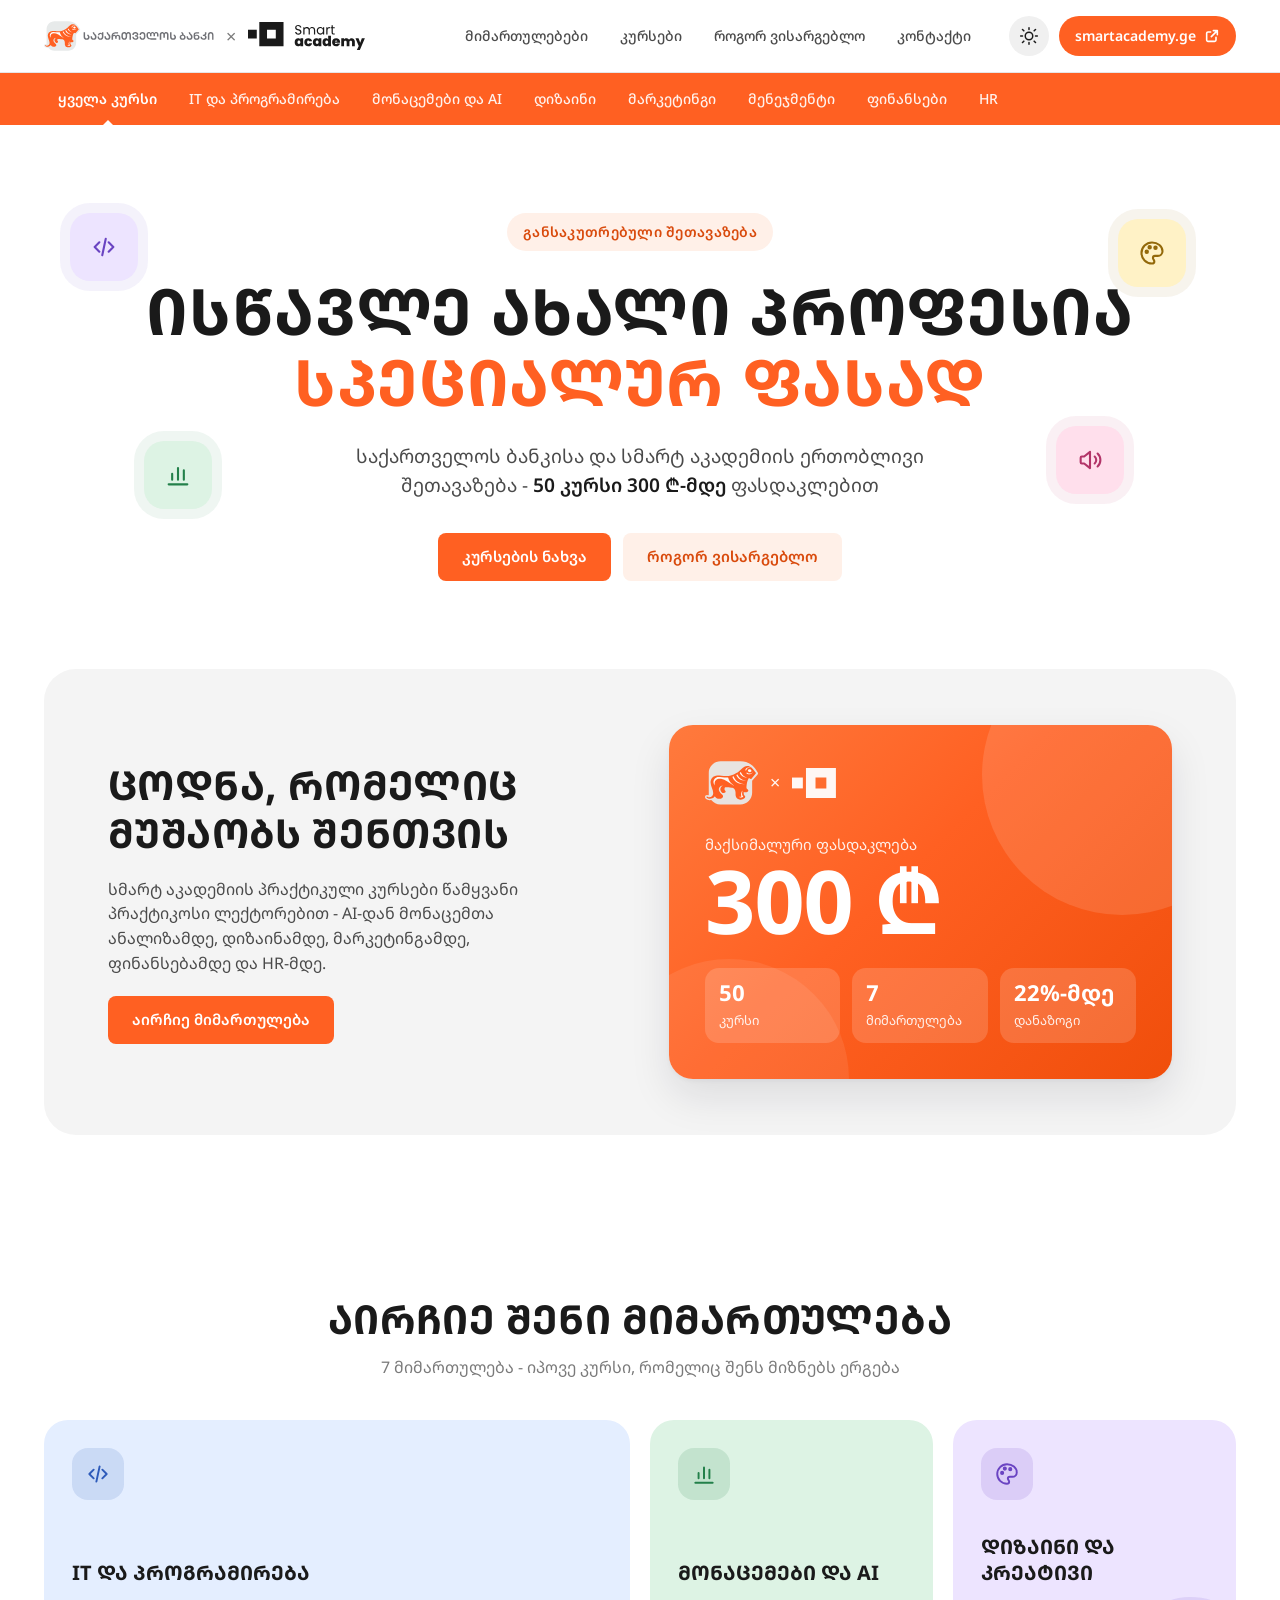
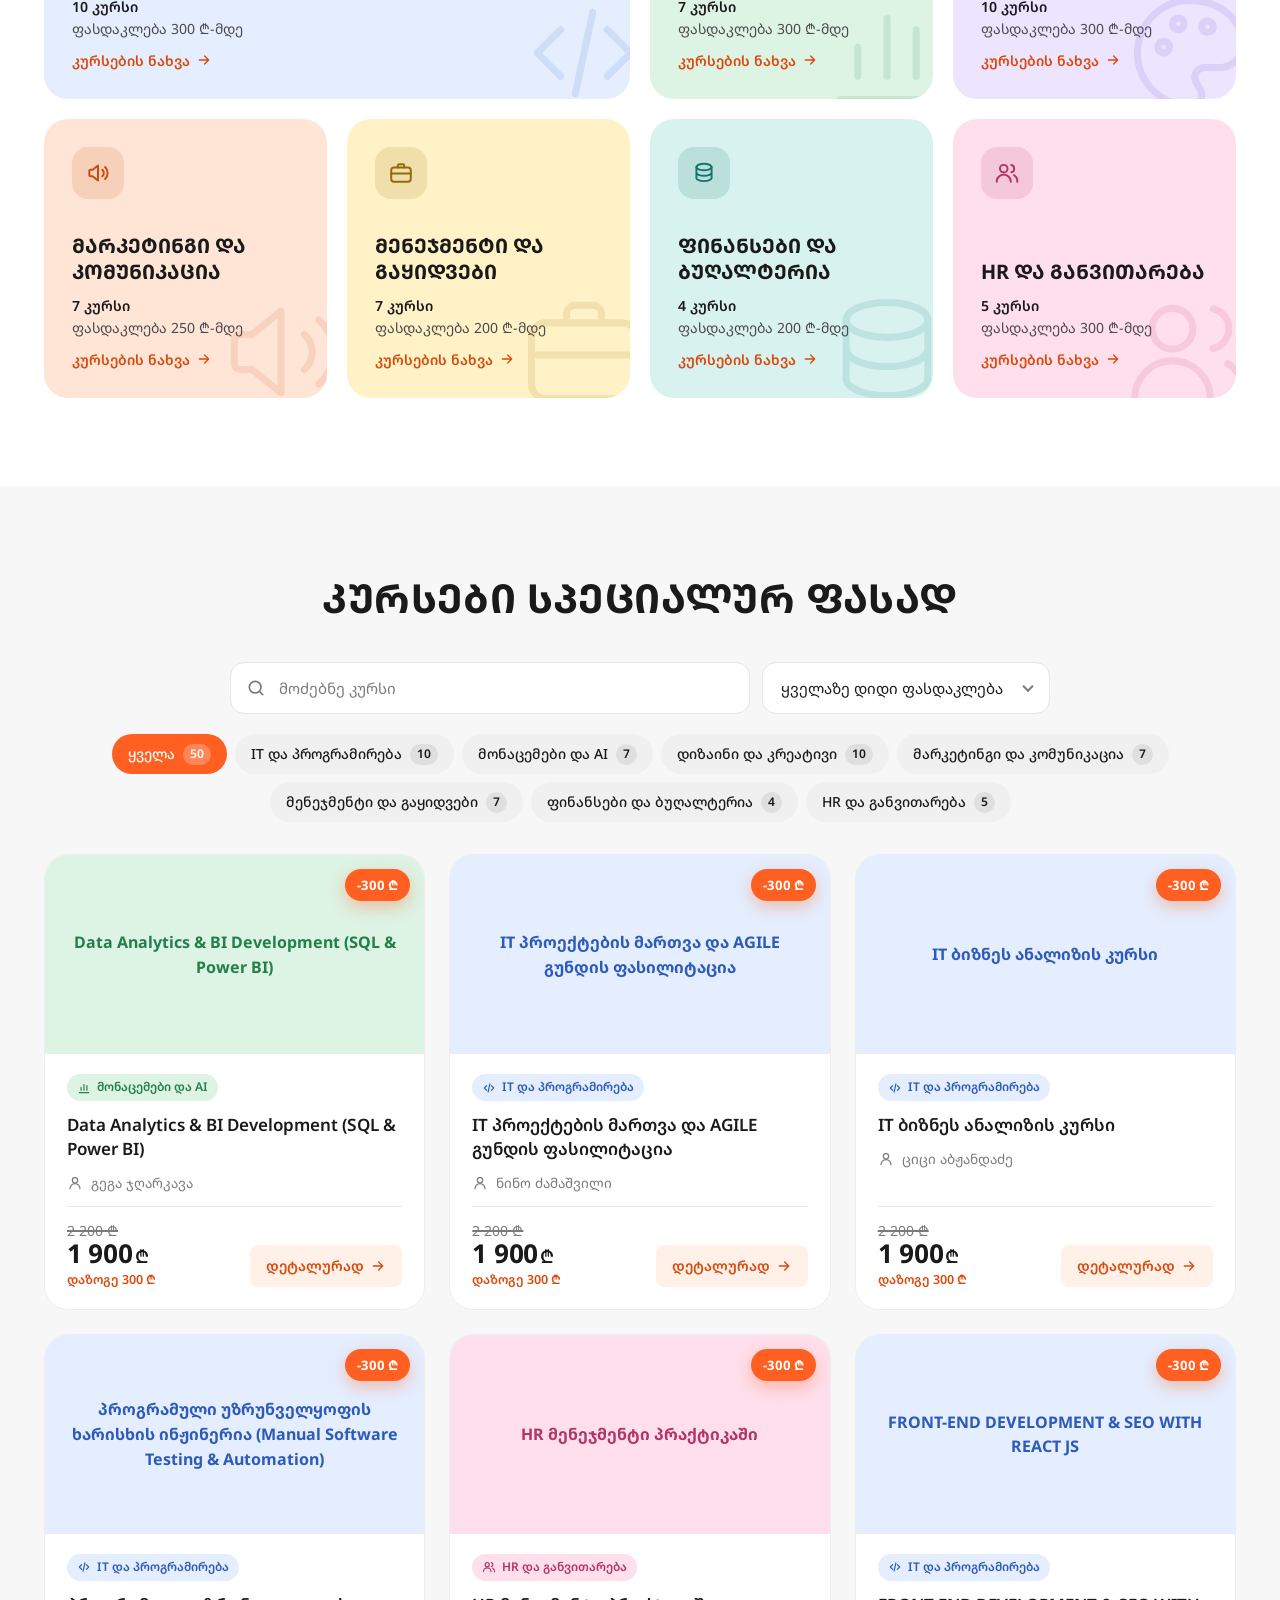
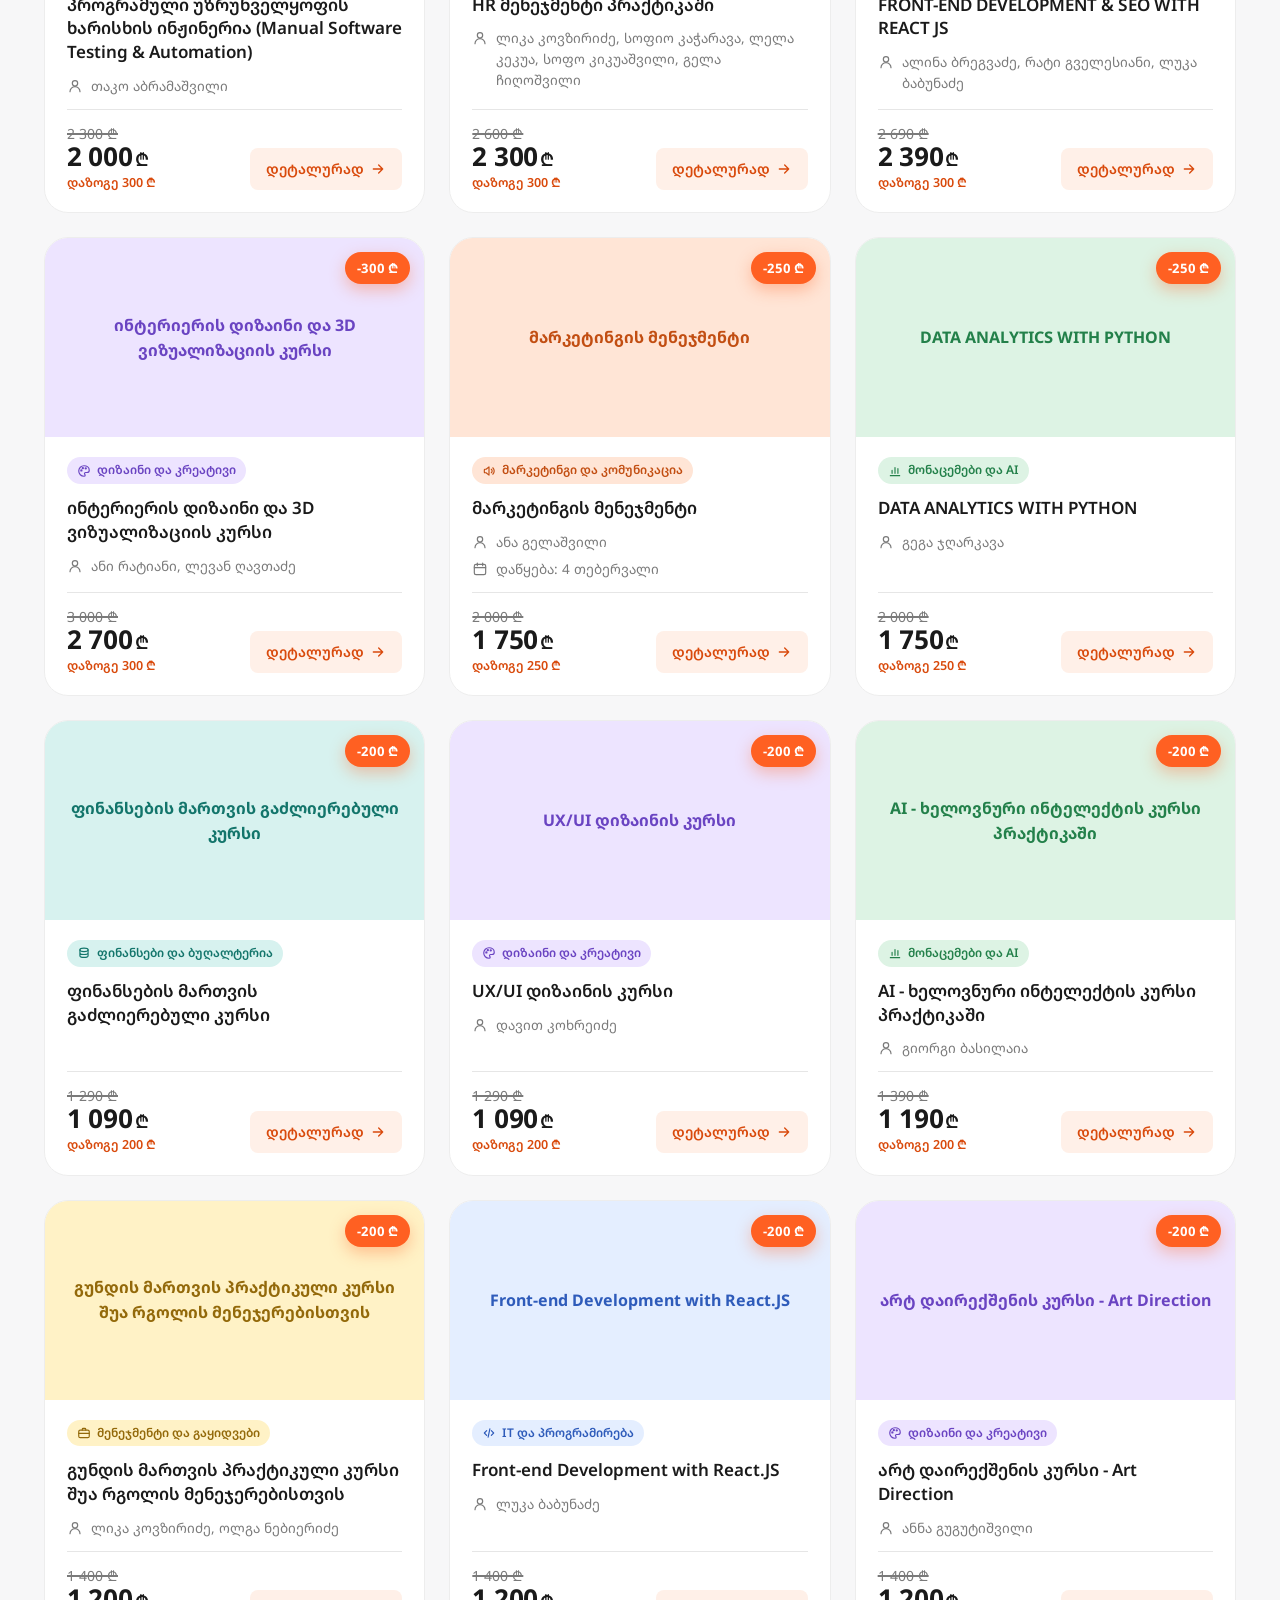
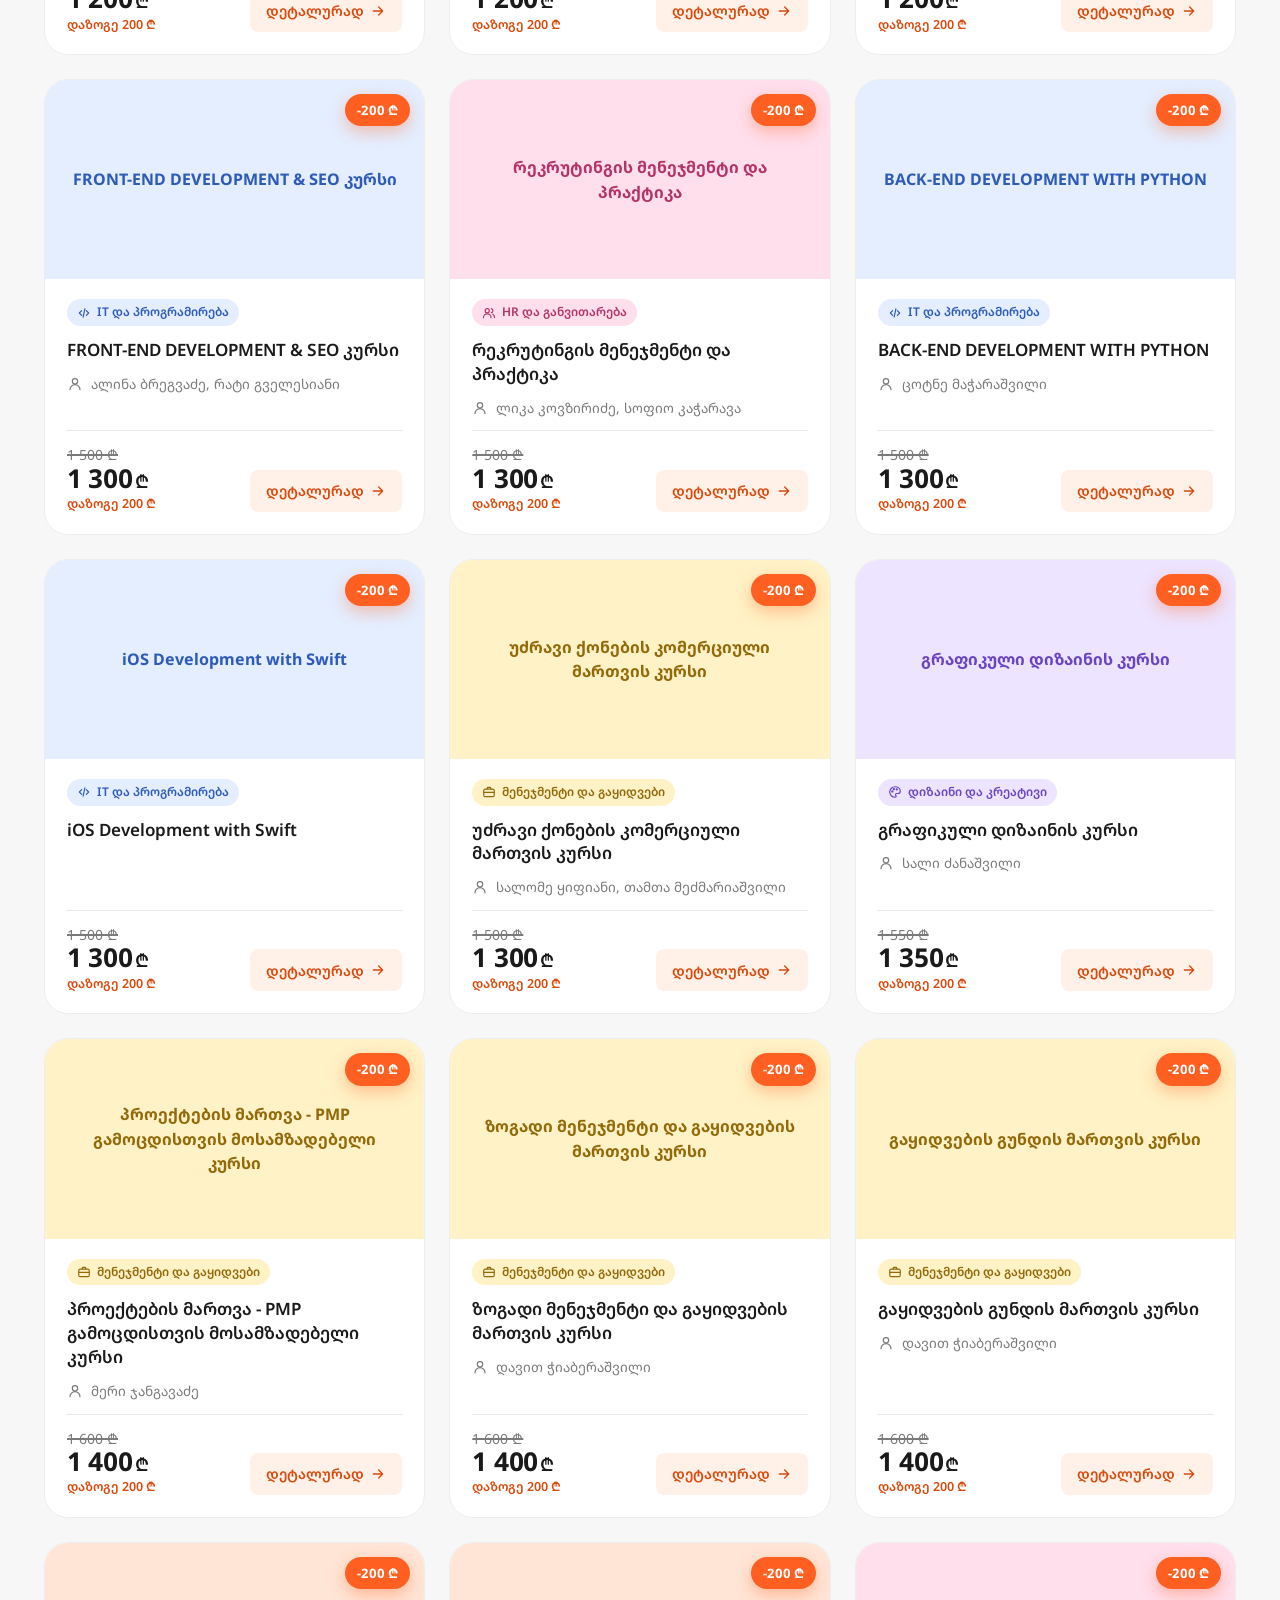
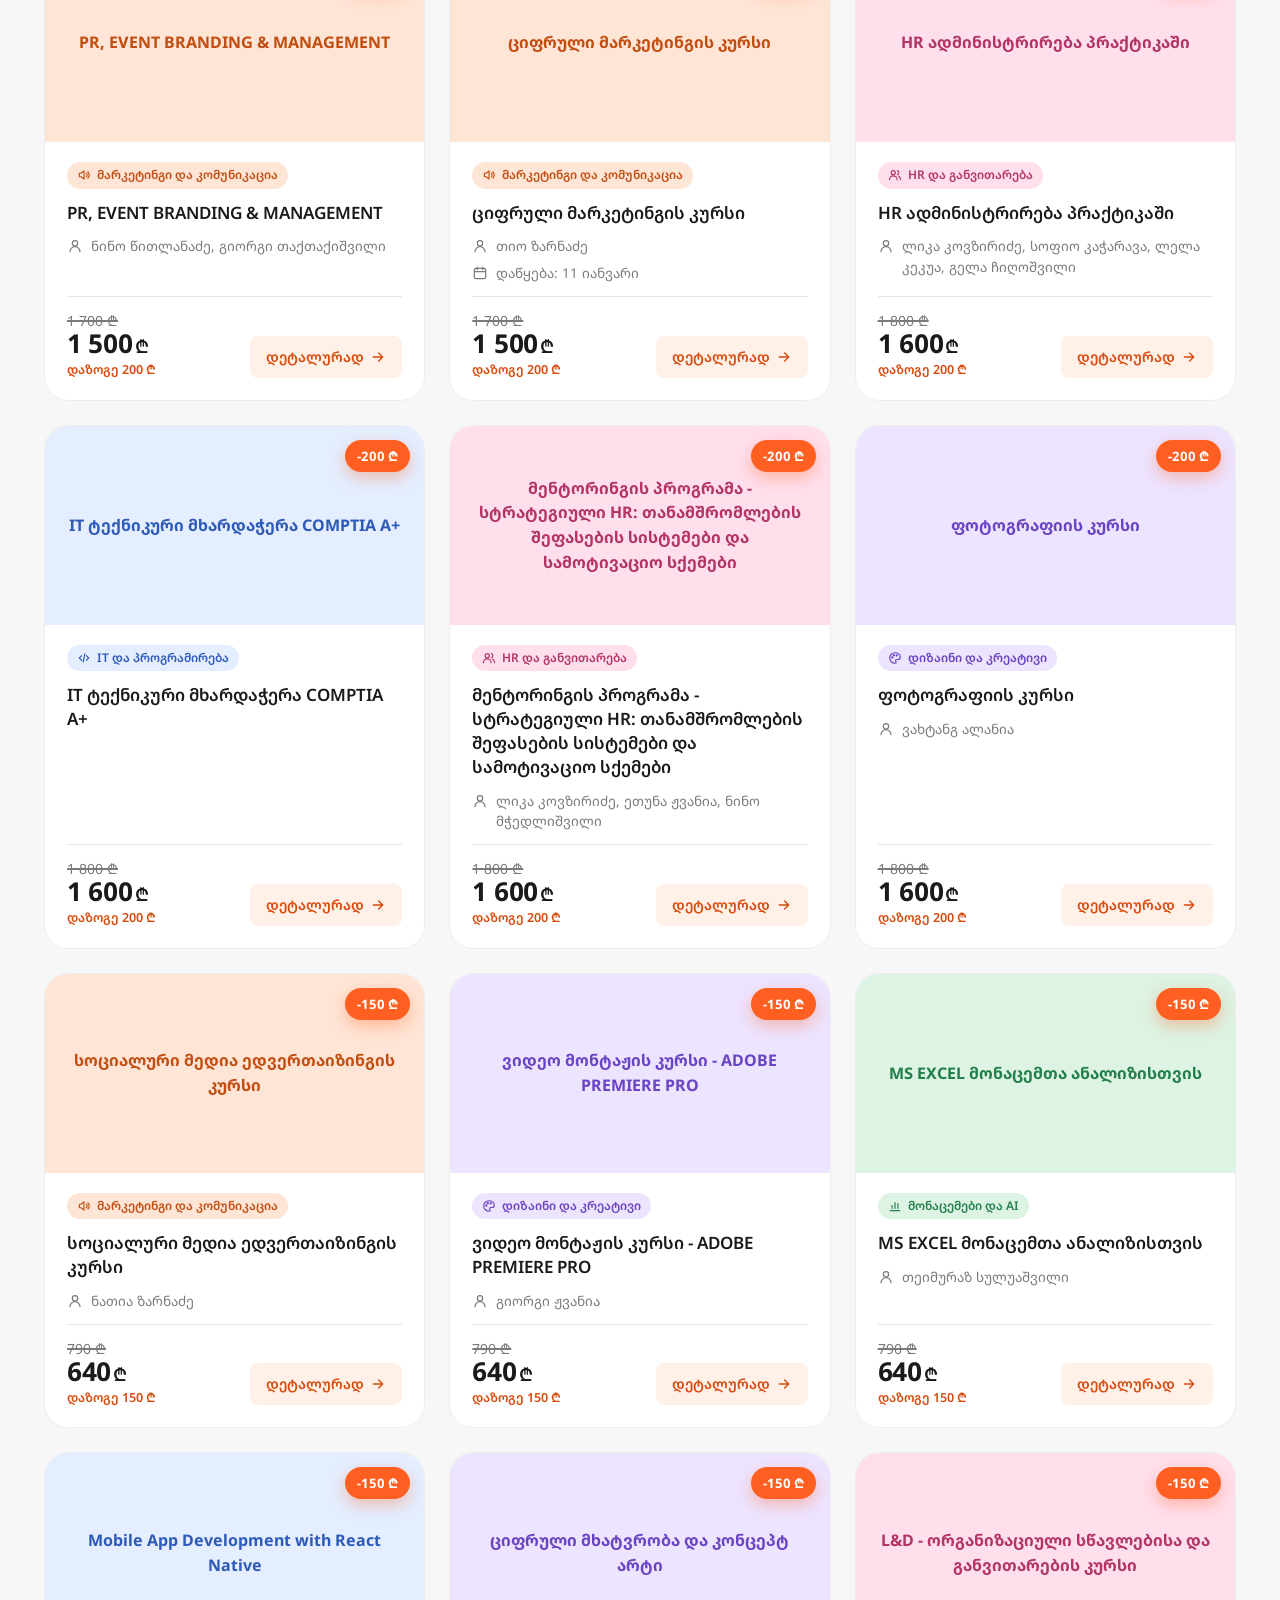
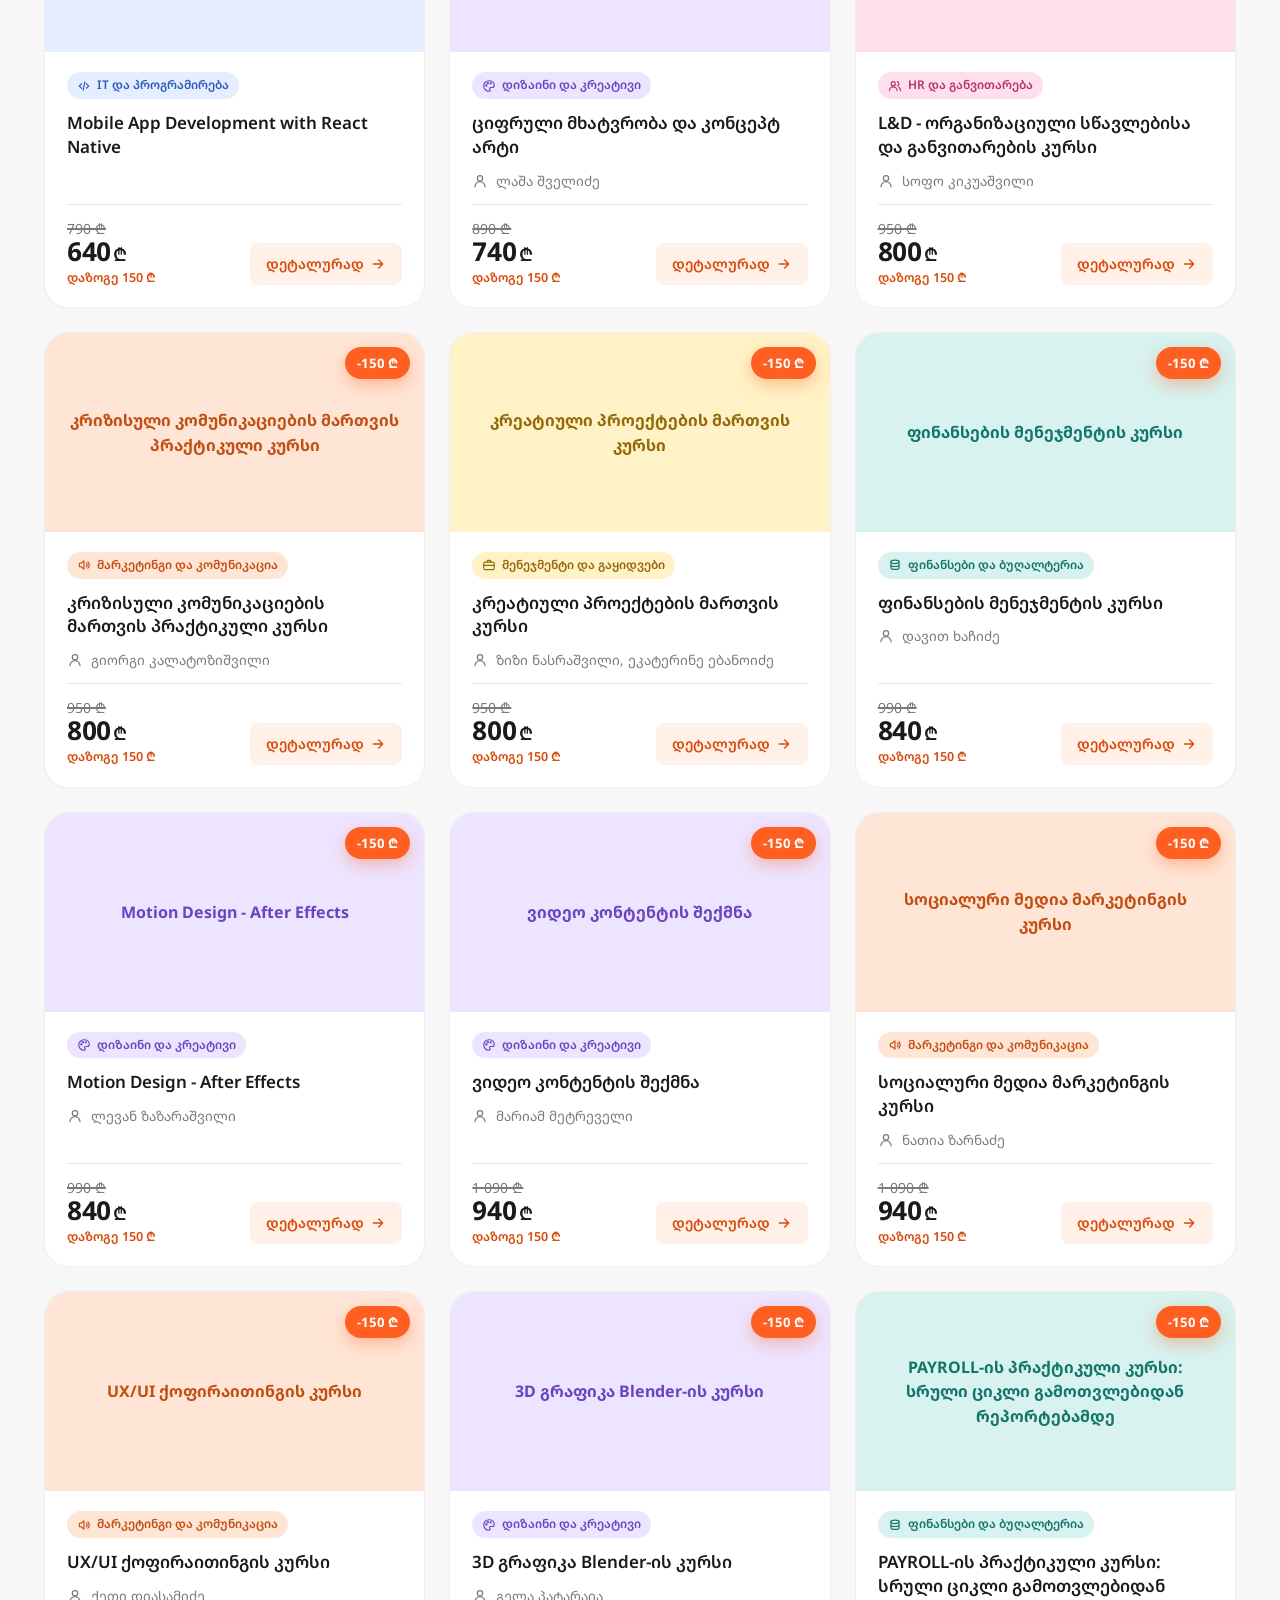
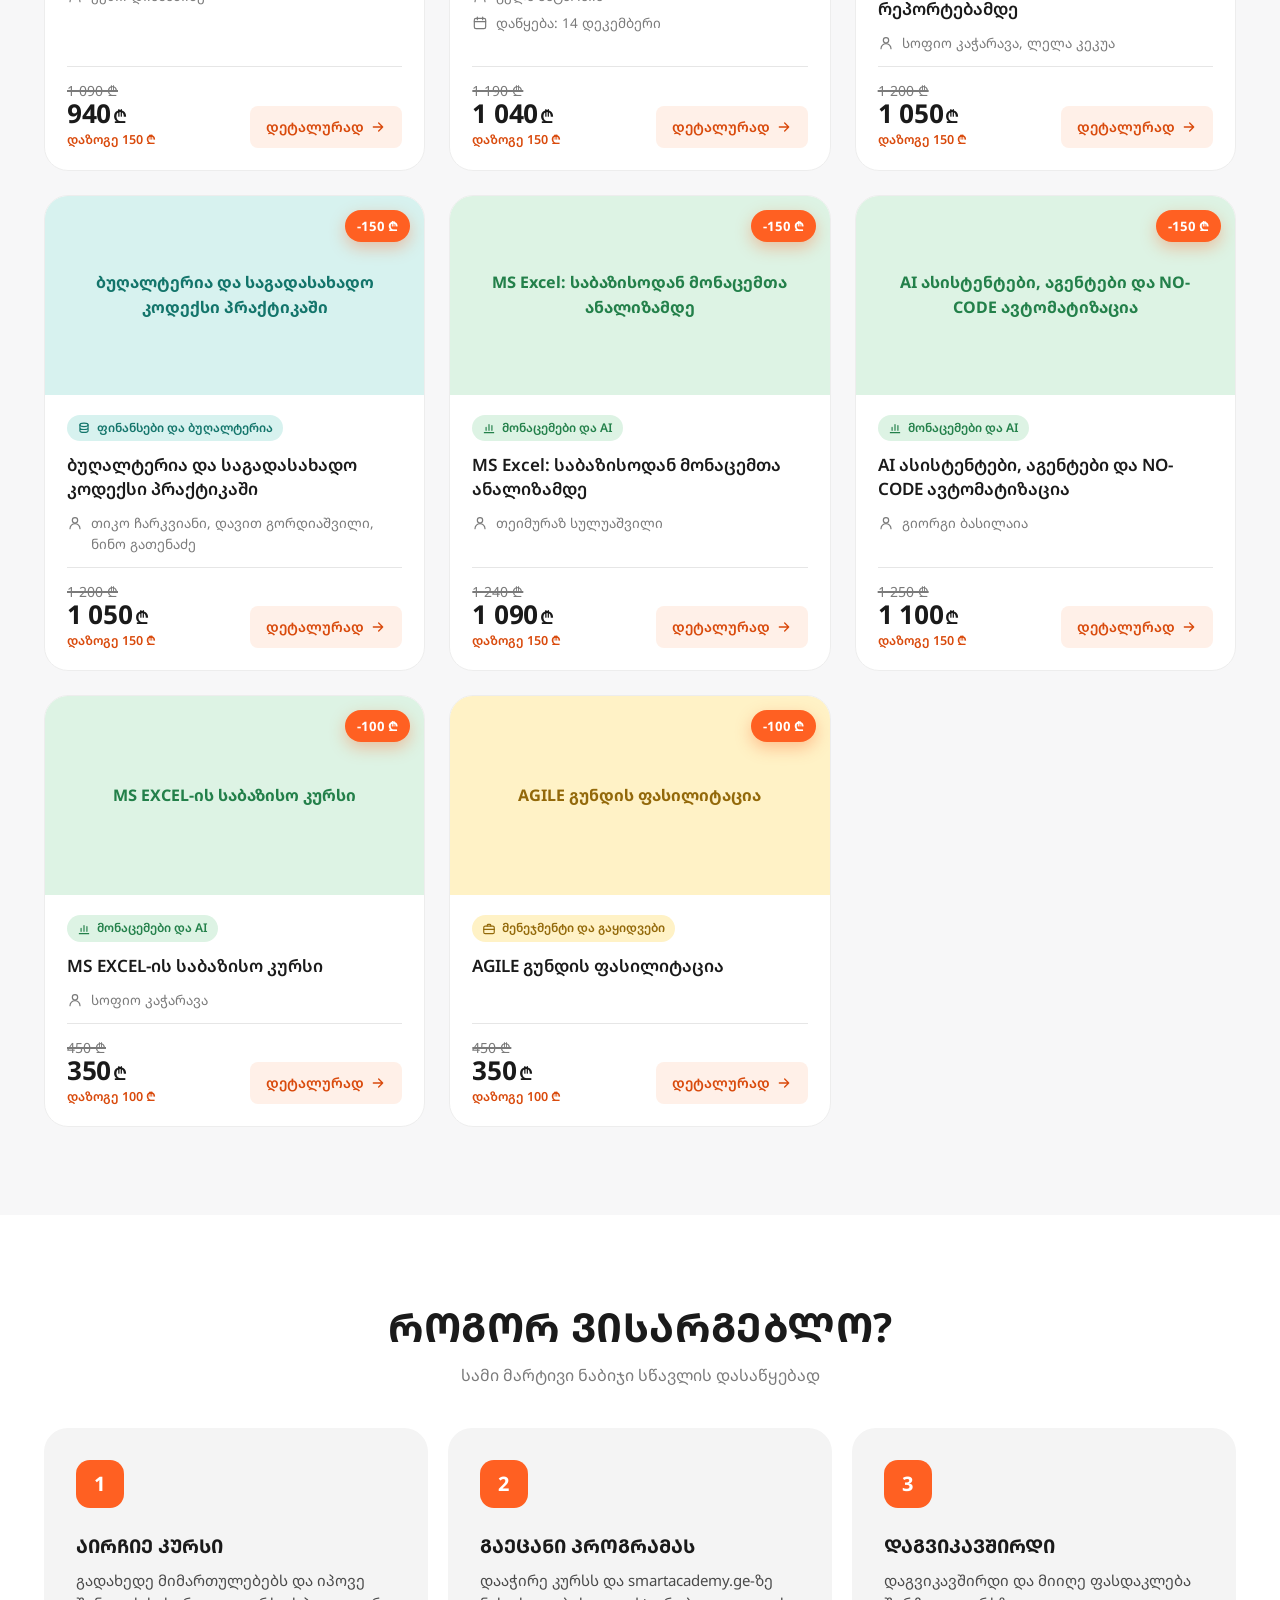
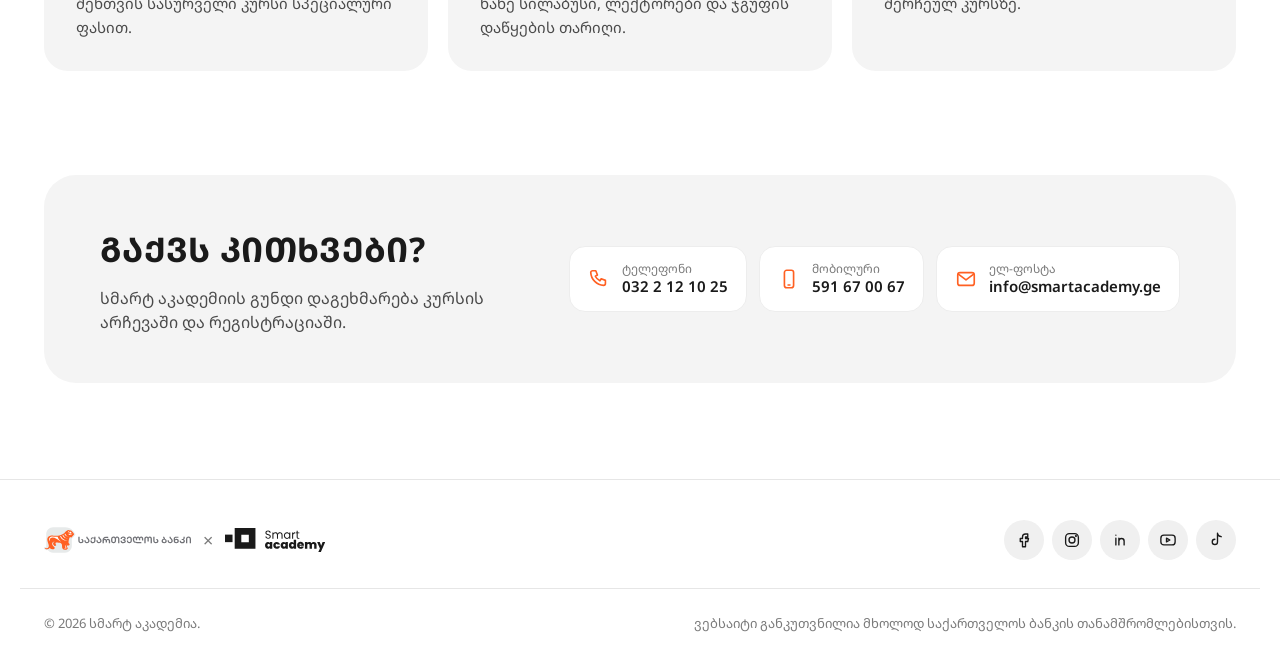
==== BGoffer/index.html @ e0c0a417 "Replace header CTA dot with external-link icon on both sites; add rule Co-Authored-By: Claude Opus 5" ====
<!DOCTYPE html>
<html lang="ka">
<head>
<meta charset="utf-8">
<meta name="viewport" content="width=device-width, initial-scale=1">
<title>BOG × Smart Academy</title>
<meta name="description" content="საქართველოს ბანკისა და სმარტ აკადემიის სპეციალური შეთავაზება: 50 კურსი 300 ₾-მდე ფასდაკლებით - IT, მონაცემები და AI, დიზაინი, მარკეტინგი, მენეჯმენტი, ფინანსები და HR.">
<meta name="theme-color" content="#FF6022">
<meta property="og:type" content="website">
<meta property="og:title" content="BOG × Smart Academy">
<meta property="og:description" content="50 კურსი 300 ₾-მდე ფასდაკლებით. აირჩიე მიმართულება და დაიწყე სწავლა.">
<link rel="icon" href="favicon.ico" sizes="any">
<link rel="icon" type="image/svg+xml" href="assets/img/favicon.svg">
<link rel="apple-touch-icon" href="assets/img/apple-touch-icon.png">
<link rel="preconnect" href="https://webstatic.bog.ge" crossorigin>
<link rel="preconnect" href="https://fonts.googleapis.com">
<link rel="preconnect" href="https://fonts.gstatic.com" crossorigin>
<link rel="stylesheet" href="https://fonts.googleapis.com/css2?family=Noto+Sans+Georgian:wght@400;500;600;700&display=swap">
<link rel="stylesheet" href="assets/css/style.css?v=3">
<script>
(function () {
  try {
    var t = localStorage.getItem('bgoffer-theme');
    if (t === 'light' || t === 'dark') document.documentElement.setAttribute('data-theme', t);
  } catch (e) {}
})();
</script>
</head>
<body>
<svg class="sprite" xmlns="http://www.w3.org/2000/svg" aria-hidden="true" focusable="false">
<symbol id="bog-logo" viewBox="0 0 515 91"><path d="M120.151 47.5737V33.8405H124.651V47.3452C124.651 51.2372 126.42 52.9025 129.189 52.9025C131.958 52.9025 133.754 51.394 133.754 48.8145C133.754 45.804 130.541 45.2489 130.541 41.6181H135.04C135.204 43.6164 138.417 44.4588 138.417 49.2716C138.417 54.0845 134.59 57.1537 129.189 57.1537C123.789 57.1537 120.151 53.9212 120.151 47.5737ZM141.212 47.5737V46.1044H145.711V47.3452C145.711 51.2372 147.507 52.9025 150.276 52.9025C153.045 52.9025 154.814 51.2372 154.814 48.4227C154.814 43.1592 147.735 41.592 147.735 35.2445V33.834H152.235V34.9115C152.235 39.9463 159.47 40.3055 159.47 48.3117C159.47 53.9016 155.676 57.1406 150.269 57.1406C144.862 57.1406 141.212 53.9212 141.212 47.5737ZM162.422 48.5533V47.084H166.921V48.3247C166.921 51.2372 168.724 52.9025 171.297 52.9025C173.87 52.9025 175.705 51.2372 175.705 47.3452V43.8841C175.705 40.7365 173.739 39.6982 171.78 39.6982C169.116 39.6982 168.11 41.3961 168.11 43.1005V43.5576H163.611V43.1005C163.611 38.7774 166.824 35.7082 170.912 35.7082C172.492 35.7082 174.549 36.3351 175.705 38.2615V33.847H180.204V47.5803C180.204 53.9212 176.573 57.1602 171.297 57.1602C166.02 57.1602 162.422 53.9277 162.422 48.5663M183.319 47.5737V46.1044H187.825V47.3452C187.825 51.2372 189.621 52.9025 192.39 52.9025C195.159 52.9025 196.928 51.2372 196.928 48.4227C196.928 43.1592 189.849 41.592 189.849 35.2445V33.834H194.349V34.9115C194.349 39.9463 201.591 40.3055 201.591 48.3117C201.591 53.9016 197.797 57.1406 192.39 57.1406C186.983 57.1406 183.319 53.9081 183.319 47.5607M231.487 49.2324V56.7227H226.824V49.5981C226.824 47.0513 225.694 45.6799 223.801 45.6799C222.005 45.6799 220.49 46.986 220.49 49.3696V54.1106H215.86V49.3369C215.86 47.0513 214.736 45.6799 212.803 45.6799C211.008 45.6799 209.525 46.986 209.525 49.7026V56.7292H204.869V46.4309C204.869 36.1653 212.196 33.847 218.047 33.847H224.734V38.0983H218.687C213.737 38.0983 209.911 39.6655 209.231 43.3617C210.198 42.2189 211.615 41.4352 213.287 41.4352C215.089 41.4352 217.113 42.4801 218.178 45.0269C219.588 42.4801 221.743 41.4352 224.258 41.4352C228.561 41.4352 231.493 44.7331 231.493 49.2455M234.758 47.5737V42.996C234.758 36.6551 238.455 33.416 243.313 33.416C246.043 33.416 248.844 34.4935 249.941 37.406C251.352 34.4935 253.638 33.416 256.269 33.416C260.227 33.416 263.89 36.6485 263.89 42.0164V56.7227H259.384V42.1079C259.384 39.3325 257.908 37.6673 255.779 37.6673C253.651 37.6673 252.214 39.3325 252.214 42.1079V47.5672C252.214 53.9081 248.544 57.1472 243.47 57.1472C238.396 57.1472 234.758 53.9081 234.758 47.5672M247.715 47.3452V43.1005C247.715 39.339 245.919 37.6738 243.476 37.6738C241.034 37.6738 239.264 39.339 239.264 43.1005V47.3452C239.264 51.2372 241.034 52.9025 243.476 52.9025C245.919 52.9025 247.715 51.2372 247.715 47.3452ZM267.965 48.8798V47.7305H272.471V48.6512C272.471 51.1001 274.267 52.9286 277.192 52.9286C280.118 52.9286 281.888 51.7531 281.888 49.9247C281.888 47.9264 280.118 47.2342 278.224 47.2342H275.873V43.1201H278.224C280.118 43.1201 281.568 42.5585 281.568 40.7038C281.568 38.9733 279.961 37.6281 277.192 37.6281C274.267 37.6281 272.471 39.4631 272.471 41.5854V42.1732H267.965V41.3569C267.965 36.975 271.727 33.416 277.29 33.416C282.528 33.416 286.23 36.6485 286.23 40.5406C286.23 43.0221 284.82 44.3935 282.658 45.1445C285.14 45.6342 286.55 47.4301 286.55 50.1793C286.55 54.2281 282.756 57.1406 277.225 57.1406C271.694 57.1406 267.959 53.9016 267.959 48.8733M289.822 48.5533V47.084H294.328V48.4553C294.328 51.2372 296.13 52.909 298.729 52.909C301.328 52.909 303.105 51.2438 303.105 47.4823V43.1005C303.105 39.339 301.335 37.6738 298.729 37.6738C296.124 37.6738 294.328 39.339 294.328 42.1209V42.5062H289.822V42.0164C289.822 36.6551 293.486 33.416 298.729 33.416C303.973 33.416 307.604 36.6551 307.604 42.996V47.5737C307.604 53.9147 303.967 57.1537 298.729 57.1537C293.492 57.1537 289.822 53.9212 289.822 48.5598M310.882 44.1388V41.2263C310.882 36.7138 313.997 33.416 318.085 33.416C320.012 33.416 322.715 34.4609 323.773 37.0142C324.929 34.4609 327.378 33.416 329.246 33.416C330.885 33.416 333.49 34.4609 334.457 37.0142C335.711 34.4609 338.061 33.416 340.406 33.416C344.52 33.416 347.348 36.7138 347.348 41.2263V47.2407H342.848V41.3242C342.848 38.7709 341.66 37.3995 339.923 37.3995C338.284 37.3995 336.71 38.7121 336.71 41.0957V46.5877H332.204V41.063C332.204 38.7709 330.852 37.3995 329.082 37.3995C327.443 37.3995 326.033 38.7121 326.033 41.0957V46.5877H321.533V41.063C321.533 38.7709 320.338 37.3995 318.575 37.3995C316.936 37.3995 315.454 38.7121 315.454 41.4222V43.6751C315.454 49.6243 317.928 52.4649 325.967 52.4649H340.726V56.7162H325.321C318.764 56.7162 310.882 54.3979 310.882 44.1323M377.753 41.2263V56.7227H373.084V41.5854C373.084 39.0386 371.96 37.6673 370.067 37.6673C368.264 37.6673 366.756 38.9733 366.756 41.3569V50.8389H362.126V41.3242C362.126 39.0386 361.002 37.6673 359.063 37.6673C357.267 37.6673 355.785 38.9733 355.785 41.6834V56.7227H351.116V41.2263C351.116 36.7204 354.335 33.416 358.58 33.416C360.669 33.416 363.366 34.4609 364.431 37.0142C365.685 34.4609 368.036 33.416 370.537 33.416C374.847 33.416 377.74 36.7204 377.74 41.2263M382.344 47.5737V33.8405H386.843V47.3452C386.843 51.2372 388.613 52.9025 391.375 52.9025C394.137 52.9025 395.946 51.394 395.946 48.8145C395.946 45.804 392.727 45.2489 392.727 41.6181H397.226C397.383 43.6164 400.602 44.4588 400.602 49.2716C400.602 54.0845 396.782 57.1537 391.375 57.1537C385.968 57.1537 382.344 53.9212 382.344 47.5737ZM429.662 49.2324C429.662 53.8428 426.064 57.1472 420.565 57.1472C415.067 57.1472 411.527 53.8428 411.527 49.2324C411.527 45.1183 414.355 42.0752 418.861 41.4548V39.8223C418.861 37.3734 416.027 37.3734 416.027 33.8405H420.533C420.533 35.9302 423.36 36.322 423.36 39.1366V41.6899C427.246 42.6042 429.662 45.484 429.662 49.239M425.006 49.0757C425.006 46.6856 423.236 45.0269 420.565 45.0269C417.895 45.0269 416.19 46.6921 416.19 49.0757C416.19 51.4593 417.96 53.1637 420.565 53.1637C423.171 53.1637 425.006 51.4985 425.006 49.0757ZM432.464 47.5737V46.1044H436.963V47.3452C436.963 51.2372 438.759 52.9025 441.528 52.9025C444.297 52.9025 446.066 51.2372 446.066 48.4227C446.066 43.1592 438.987 41.592 438.987 35.2445V33.834H443.493V34.9115C443.493 39.9463 450.729 40.3055 450.729 48.3117C450.729 53.9016 446.935 57.1406 441.528 57.1406C436.121 57.1406 432.464 53.9081 432.464 47.5607M453.994 49.2063V40.4426C453.962 36.1653 457.854 33.8405 461.713 33.8405H470.522V37.726H462.386C460.361 37.726 458.494 38.6729 458.494 40.8671V43.8776C459.388 42.4017 461.034 41.3569 463.992 41.3569C468.204 41.3569 471.966 44.4327 471.966 49.2324C471.966 54.0322 468.204 57.1472 462.934 57.1472C457.664 57.1472 453.988 53.8428 453.988 49.2063M467.309 49.0757C467.309 46.7574 465.54 45.0922 462.941 45.0922C460.342 45.0922 458.5 46.7574 458.5 49.0757C458.5 51.394 460.263 53.1637 462.941 53.1637C465.618 53.1637 467.309 51.4985 467.309 49.0757ZM474.695 48.6839V47.737H479.201V48.4619C479.201 51.1066 480.997 52.9351 483.929 52.9351C486.861 52.9351 488.618 51.7597 488.618 49.2063C488.618 46.7836 486.855 45.7387 483.896 45.7387H481.963V41.6181H484.308C487.005 41.6181 488.135 40.5406 488.135 38.1244V33.8405H492.641V38.6468C492.641 41.1283 491.223 42.8327 488.748 43.5837C491.223 44.2694 493.281 45.9346 493.281 49.7287C493.281 53.9147 489.486 57.1537 483.955 57.1537C478.424 57.1537 474.695 53.9212 474.695 48.6904M497.075 42.8262C497.075 36.6485 500.712 33.416 505.793 33.416C510.873 33.416 514.53 36.6485 514.53 42.8262V56.7227H510.031V42.9242C510.031 39.3325 508.228 37.6673 505.786 37.6673C503.344 37.6673 501.568 39.3325 501.568 42.9242V56.7227H497.068V42.8262H497.075Z" class="bog-word"/><path d="M108.919 27.7019L97.5238 41.063V65.9043C97.5238 79.2849 86.6378 90.1709 73.2637 90.1709H32.077C24.3124 90.1709 17.3903 86.5009 12.9497 80.8065C12.1399 80.9305 11.2779 81.0024 10.3702 81.0024C7.4185 81.0024 0.0065918 78.9976 0.0065918 74.2696C0.0065918 72.0624 1.80243 70.2665 4.01621 70.2665C4.68883 70.2665 5.23737 70.4233 5.6945 70.6061C5.6945 70.6061 7.82338 71.4289 7.82338 70.051V24.7176C7.81685 11.337 18.6964 0.450928 32.077 0.450928H73.2637C96.4659 0.450928 104.446 16.8485 109.416 24.1298C110.147 25.2074 109.768 26.7093 108.926 27.6954" class="bog-bg"/><path d="M105.125 24.4629C103.44 22.1186 98.9866 15.6993 96.0284 13.3026C93.5534 11.3239 90.6474 9.91339 86.9969 10.142C80.7017 10.5468 75.4709 15.8429 72.1535 19.8003C69.5806 22.863 61.692 27.7607 53.2744 29.9876C46.9139 31.6659 39.7371 30.8104 34.0557 30.399C30.9146 30.1704 28.0217 29.9419 25.5467 30.0659C16.6067 30.5165 11.2845 37.073 11.4934 44.6612C11.7089 52.367 17.0116 59.3871 17.0116 66.6227C17.0116 72.2975 12.4012 74.7986 9.21436 74.7986C5.41371 74.7986 5.15903 73.2444 4.00317 73.2444C3.53298 73.2444 2.99097 73.6297 2.99097 74.2566C2.99097 76.1765 7.69279 77.9985 10.3637 77.9985C17.4948 77.9985 20.4596 72.9113 20.4596 72.9113C20.4596 72.9113 22.275 78.1813 29.3081 78.1813C34.9111 78.1813 37.3404 75.5039 37.3404 73.264C37.3404 71.4877 36.5045 70.8412 35.7601 69.9988C29.8436 64.4872 27.8127 60.6344 28.8118 56.8598C29.8306 53.0004 33.8924 50.4471 36.9813 50.4928C36.9813 50.4928 32.717 52.8698 31.8223 57.1994C30.9015 61.64 35.6883 65.9631 36.9486 66.4267C36.9486 66.4267 38.2155 66.4267 38.5747 66.3941C41.7353 66.1068 42.7475 64.6244 42.7475 63.1681C42.7475 61.0784 40.3052 61.2221 40.3052 57.7937C40.3052 55.2011 41.7484 54.3457 43.0087 54.3457C44.3801 54.3457 49.5782 54.8485 55.8669 55.4885C57.9697 55.6974 63.207 57.7349 63.207 65.8717V68.7973C63.207 73.7603 65.2053 79.8988 73.9755 79.8988C79.9311 79.8988 83.2747 76.5814 83.2747 74.1782C83.2747 72.611 81.9033 71.9253 81.2241 70.9784C79.2389 68.1965 80.2185 64.3305 80.2185 64.3305H80.2577C81.0935 64.6048 82.0535 64.7615 83.1702 64.7615C87.5585 64.7615 89.6221 63.0244 89.6221 60.9413C89.6221 58.512 86.3374 58.5251 85.9913 56.3831C85.5668 53.7122 86.2786 41.8923 90.8629 35.362L94.4937 36.9946C95.0358 37.2428 95.6692 37.0926 96.0545 36.642L105.073 26.0825C105.458 25.6188 105.484 24.9592 105.132 24.4695" fill="#FF6022"/><path d="M20.355 50.5451C18.5984 48.7819 17.5078 46.3526 17.5078 43.6752C17.5078 38.3073 22.3011 33.1875 27.6625 33.1549C33.1087 33.1222 40.8276 34.5328 47.7824 33.9516C49.4933 42.1014 55.3836 47.5999 60.3336 51.2112C57.5256 50.2186 48.5203 43.6295 43.4528 40.8149C35.3878 36.3416 27.0747 35.4535 22.8235 39.3652C19.1665 42.7283 19.6759 47.7175 20.355 50.5451Z" fill="white"/><path d="M77.7368 61.1894V61.1567C77.7368 61.1567 73.1395 65.5255 75.2488 73.4599C73.9688 74.7006 71.0367 74.2304 69.7764 74.0345C70.5927 75.0728 76.8944 77.3715 79.1213 73.5839C74.8243 70.2535 77.6454 61.751 77.7368 61.1894Z" fill="white"/><path d="M96.0545 20.6232C95.7541 22.3015 93.8733 23.3659 91.8489 22.9937C89.8311 22.628 88.4401 20.9693 88.7536 19.2975C89.0605 17.6192 90.9347 16.5548 92.9656 16.927C94.977 17.2927 96.3679 18.9514 96.061 20.6297" fill="white"/><path d="M87.6499 34.6633C79.6437 34.1866 73.8448 29.426 72.2123 25.2858C71.84 24.3389 72.4212 23.6859 72.9894 23.4247C73.5575 23.1635 74.5044 23.3267 74.8636 24.241C77.1165 29.9942 81.6877 32.9655 87.6564 34.6568" fill="white"/><path d="M84.8419 41.1479C73.9493 40.8541 68.0851 36.5114 65.0616 30.1639C64.7416 29.4913 64.9245 28.6358 65.7669 28.2636C66.6093 27.8849 67.3537 28.2636 67.6411 28.9819C70.4295 36.0739 77.8218 40.2271 84.8484 41.1479" fill="white"/><path d="M56.9248 33.7294C61.2218 43.9493 70.8148 48.6512 82.8175 48.0047C71.7421 47.1557 63.207 42.0425 59.5565 32.6976C59.2104 31.816 58.4856 31.6005 57.8064 31.8095C57.1272 32.0185 56.5134 32.7694 56.9183 33.7294" fill="white"/><path d="M99.0845 21.0019C99.0845 21.0019 99.2151 24.9397 94.7026 26.9314C90.2294 28.9101 86.383 25.9845 86.1936 25.8409C85.9128 25.6319 85.73 25.2923 85.73 24.9136C85.73 24.2736 86.2459 23.7577 86.8858 23.7577C87.1797 23.7577 87.454 23.8687 87.6564 24.0515C87.8719 24.2475 90.3469 26.7616 94.4284 25.7625C98.5098 24.7634 99.091 20.9954 99.091 20.9954" fill="white"/><path d="M85.6975 18.6967C85.6192 19.2453 85.1425 19.6698 84.5678 19.6698C83.9409 19.6698 83.4315 19.1604 83.4315 18.5269C83.4315 18.4159 83.4446 18.3049 83.4772 18.2004C83.5687 17.8935 84.6984 14.23 88.819 13.27C92.8548 12.3362 95.5257 14.3475 95.5257 14.3475C95.5257 14.3475 92.5674 12.6823 89.1651 14.2235C86.3963 15.425 85.7432 18.3376 85.6975 18.6967Z" fill="white"/></symbol>
<symbol id="bog-lion" viewBox="0 0 110 91"><path d="M108.919 27.7019L97.5238 41.063V65.9043C97.5238 79.2849 86.6378 90.1709 73.2637 90.1709H32.077C24.3124 90.1709 17.3903 86.5009 12.9497 80.8065C12.1399 80.9305 11.2779 81.0024 10.3702 81.0024C7.4185 81.0024 0.0065918 78.9976 0.0065918 74.2696C0.0065918 72.0624 1.80243 70.2665 4.01621 70.2665C4.68883 70.2665 5.23737 70.4233 5.6945 70.6061C5.6945 70.6061 7.82338 71.4289 7.82338 70.051V24.7176C7.81685 11.337 18.6964 0.450928 32.077 0.450928H73.2637C96.4659 0.450928 104.446 16.8485 109.416 24.1298C110.147 25.2074 109.768 26.7093 108.926 27.6954" class="bog-bg"/><path d="M105.125 24.4629C103.44 22.1186 98.9866 15.6993 96.0284 13.3026C93.5534 11.3239 90.6474 9.91339 86.9969 10.142C80.7017 10.5468 75.4709 15.8429 72.1535 19.8003C69.5806 22.863 61.692 27.7607 53.2744 29.9876C46.9139 31.6659 39.7371 30.8104 34.0557 30.399C30.9146 30.1704 28.0217 29.9419 25.5467 30.0659C16.6067 30.5165 11.2845 37.073 11.4934 44.6612C11.7089 52.367 17.0116 59.3871 17.0116 66.6227C17.0116 72.2975 12.4012 74.7986 9.21436 74.7986C5.41371 74.7986 5.15903 73.2444 4.00317 73.2444C3.53298 73.2444 2.99097 73.6297 2.99097 74.2566C2.99097 76.1765 7.69279 77.9985 10.3637 77.9985C17.4948 77.9985 20.4596 72.9113 20.4596 72.9113C20.4596 72.9113 22.275 78.1813 29.3081 78.1813C34.9111 78.1813 37.3404 75.5039 37.3404 73.264C37.3404 71.4877 36.5045 70.8412 35.7601 69.9988C29.8436 64.4872 27.8127 60.6344 28.8118 56.8598C29.8306 53.0004 33.8924 50.4471 36.9813 50.4928C36.9813 50.4928 32.717 52.8698 31.8223 57.1994C30.9015 61.64 35.6883 65.9631 36.9486 66.4267C36.9486 66.4267 38.2155 66.4267 38.5747 66.3941C41.7353 66.1068 42.7475 64.6244 42.7475 63.1681C42.7475 61.0784 40.3052 61.2221 40.3052 57.7937C40.3052 55.2011 41.7484 54.3457 43.0087 54.3457C44.3801 54.3457 49.5782 54.8485 55.8669 55.4885C57.9697 55.6974 63.207 57.7349 63.207 65.8717V68.7973C63.207 73.7603 65.2053 79.8988 73.9755 79.8988C79.9311 79.8988 83.2747 76.5814 83.2747 74.1782C83.2747 72.611 81.9033 71.9253 81.2241 70.9784C79.2389 68.1965 80.2185 64.3305 80.2185 64.3305H80.2577C81.0935 64.6048 82.0535 64.7615 83.1702 64.7615C87.5585 64.7615 89.6221 63.0244 89.6221 60.9413C89.6221 58.512 86.3374 58.5251 85.9913 56.3831C85.5668 53.7122 86.2786 41.8923 90.8629 35.362L94.4937 36.9946C95.0358 37.2428 95.6692 37.0926 96.0545 36.642L105.073 26.0825C105.458 25.6188 105.484 24.9592 105.132 24.4695" fill="#FF6022"/><path d="M20.355 50.5451C18.5984 48.7819 17.5078 46.3526 17.5078 43.6752C17.5078 38.3073 22.3011 33.1875 27.6625 33.1549C33.1087 33.1222 40.8276 34.5328 47.7824 33.9516C49.4933 42.1014 55.3836 47.5999 60.3336 51.2112C57.5256 50.2186 48.5203 43.6295 43.4528 40.8149C35.3878 36.3416 27.0747 35.4535 22.8235 39.3652C19.1665 42.7283 19.6759 47.7175 20.355 50.5451Z" fill="white"/><path d="M77.7368 61.1894V61.1567C77.7368 61.1567 73.1395 65.5255 75.2488 73.4599C73.9688 74.7006 71.0367 74.2304 69.7764 74.0345C70.5927 75.0728 76.8944 77.3715 79.1213 73.5839C74.8243 70.2535 77.6454 61.751 77.7368 61.1894Z" fill="white"/><path d="M96.0545 20.6232C95.7541 22.3015 93.8733 23.3659 91.8489 22.9937C89.8311 22.628 88.4401 20.9693 88.7536 19.2975C89.0605 17.6192 90.9347 16.5548 92.9656 16.927C94.977 17.2927 96.3679 18.9514 96.061 20.6297" fill="white"/><path d="M87.6499 34.6633C79.6437 34.1866 73.8448 29.426 72.2123 25.2858C71.84 24.3389 72.4212 23.6859 72.9894 23.4247C73.5575 23.1635 74.5044 23.3267 74.8636 24.241C77.1165 29.9942 81.6877 32.9655 87.6564 34.6568" fill="white"/><path d="M84.8419 41.1479C73.9493 40.8541 68.0851 36.5114 65.0616 30.1639C64.7416 29.4913 64.9245 28.6358 65.7669 28.2636C66.6093 27.8849 67.3537 28.2636 67.6411 28.9819C70.4295 36.0739 77.8218 40.2271 84.8484 41.1479" fill="white"/><path d="M56.9248 33.7294C61.2218 43.9493 70.8148 48.6512 82.8175 48.0047C71.7421 47.1557 63.207 42.0425 59.5565 32.6976C59.2104 31.816 58.4856 31.6005 57.8064 31.8095C57.1272 32.0185 56.5134 32.7694 56.9183 33.7294" fill="white"/><path d="M99.0845 21.0019C99.0845 21.0019 99.2151 24.9397 94.7026 26.9314C90.2294 28.9101 86.383 25.9845 86.1936 25.8409C85.9128 25.6319 85.73 25.2923 85.73 24.9136C85.73 24.2736 86.2459 23.7577 86.8858 23.7577C87.1797 23.7577 87.454 23.8687 87.6564 24.0515C87.8719 24.2475 90.3469 26.7616 94.4284 25.7625C98.5098 24.7634 99.091 20.9954 99.091 20.9954" fill="white"/><path d="M85.6975 18.6967C85.6192 19.2453 85.1425 19.6698 84.5678 19.6698C83.9409 19.6698 83.4315 19.1604 83.4315 18.5269C83.4315 18.4159 83.4446 18.3049 83.4772 18.2004C83.5687 17.8935 84.6984 14.23 88.819 13.27C92.8548 12.3362 95.5257 14.3475 95.5257 14.3475C95.5257 14.3475 92.5674 12.6823 89.1651 14.2235C86.3963 15.425 85.7432 18.3376 85.6975 18.6967Z" fill="white"/></symbol>
<symbol id="sa-logo" viewBox="0 0 987.3 236.5"><path d="M422.8,136.8c9.6,0,16.2,4.2,19.7,10.2v-9.3h23.4v67h-23.4v-9.3c-3.5,6-10.3,10.2-19.7,10.2 c-15.9,0-28.5-13-28.5-34.4S406.9,136.8,422.8,136.8z M430.3,157.2c-6.7,0-12.2,4.8-12.2,13.9c0,9,5.5,14,12.2,14 c6.6,0,12.2-4.9,12.2-14C442.5,162.1,436.9,157.2,430.3,157.2z"/><path d="M509.4,136.8c17,0,29.4,9.7,32.7,26.5h-24.8c-1.3-4.1-3.9-6.6-8.4-6.6c-5.7,0-9.6,4.8-9.6,14.3 c0,9.7,3.8,14.4,9.6,14.4c4.4,0,7-2.4,8.4-6.6h24.8c-3.3,16.6-15.8,26.5-32.7,26.5c-19.9,0-33.9-13-33.9-34.4 C475.4,149.8,489.4,136.8,509.4,136.8z"/><path d="M576.5,136.8c9.6,0,16.2,4.2,19.7,10.2v-9.3h23.4v67h-23.4v-9.3c-3.5,6-10.3,10.2-19.7,10.2 c-15.9,0-28.5-13-28.5-34.4S560.6,136.8,576.5,136.8z M584,157.2c-6.7,0-12.2,4.8-12.2,13.9c0,9,5.5,14,12.2,14 c6.6,0,12.2-4.9,12.2-14C596.2,162.1,590.6,157.2,584,157.2z"/><path d="M657.8,136.8c8.8,0,15.8,3.9,19.5,10v-30.6h23.5v88.4h-23.5v-9.3c-3.5,6-10.2,10.2-19.6,10.2 c-15.9,0-28.5-13-28.5-34.4S641.8,136.8,657.8,136.8z M665.2,157.2c-6.7,0-12.2,4.8-12.2,13.9c0,9,5.5,14,12.2,14 c6.6,0,12.2-4.9,12.2-14C677.4,162.1,671.8,157.2,665.2,157.2z"/><path d="M744.4,205.4c-19.8,0-34-13-34-34.4c0-21.3,14-34.3,34-34.3c19.8,0,33.8,12.8,33.8,33.6c0,1.8-0.1,3.7-0.4,5.5 h-44.3c0.5,7.8,4.7,10.9,9.9,10.9c4.5,0,7-2.5,8.4-5.3h25C773.6,195.2,761.1,205.4,744.4,205.4z M733.6,164.5h20.7 c0-6-4.7-9.2-10-9.2C738.6,155.3,734.7,158.4,733.6,164.5z"/><path d="M879,168.7c0-7.3-4.4-11.3-11.1-11.3c-6.8,0-11.1,4.1-11.1,11.3v35.9h-23.4v-35.9c0-7.3-4.3-11.3-11-11.3 c-6.9,0-11.2,4.1-11.2,11.3v35.9h-23.4v-67h23.4v8.8c3.8-5.4,10.4-9.4,19.5-9.4c10,0,17.9,4.5,22.3,12.3 c4.5-6.8,12.4-12.3,22.3-12.3c17,0,27.1,11,27.1,28.5v39H879L879,168.7L879,168.7z"/><path d="M961.6,137.6h25.7l-42.5,98.9h-25.4l16-34.8l-27.5-64.1h26l14.1,38L961.6,137.6z"/><path d="M425.3,106.9c-15.9,0-27.2-8.9-27.4-22h11c0.7,6.6,5.4,13.2,16.4,13.2c10,0,15.9-5.7,15.9-13.2 c0-21.4-42.9-7.7-42.9-37.2c0-13.1,10.6-22,26.3-22c15.1,0,25,8.3,26.3,20.4h-11.4c-0.7-5.4-5.7-11.4-15.4-11.5 c-8.5-0.2-15.3,4.2-15.3,12.8c0,20.5,42.8,7.7,42.8,37.1C451.7,95.8,442.5,106.9,425.3,106.9z"/><path d="M557,70.9c0-12.8-6.8-19.2-17.1-19.2c-10.5,0-17.6,6.7-17.6,20.2v34.4h-10.2V71c0-12.8-6.8-19.2-17.1-19.2 c-10.5,0-17.6,6.7-17.6,20.2v34.4H467V43.8h10.4v9c4.1-6.6,11.5-10.1,19.7-10.1c10.2,0,18.8,4.6,22.9,13.9 c3.6-9,12.5-13.9,22.1-13.9c14.2,0,25.3,8.9,25.3,26.8v36.8h-10.2V70.9H557z"/><path d="M610,42.7c11.6,0,19.6,5.9,23.2,12.4V43.8h10.5v62.4h-10.5V94.6c-3.8,6.7-11.8,12.6-23.3,12.6 c-16.6,0-29.5-13.1-29.5-32.5S593.2,42.7,610,42.7z M612,51.7c-11.4,0-21.1,8.3-21.1,23S600.6,98,612,98c11.4,0,21.2-8.5,21.2-23.2 C633.2,60.4,623.4,51.7,612,51.7z"/><path d="M671.6,106.1h-10.4V43.8h10.4v10.1c3.5-6.9,10.2-11.3,20.2-11.3v10.7h-2.7c-9.9,0-17.4,4.4-17.4,18.9 L671.6,106.1L671.6,106.1z"/><path d="M706,52.3h-8.1v-8.5h8.1V28h10.4v15.8h16.3v8.5h-16.3v36.8c0,6.1,2.3,8.3,8.7,8.3h7.6v8.8h-9.3 c-11,0-17.3-4.6-17.3-17.1V52.3H706z"/><path d="M300,0H95.5v204.6h204.6V0H300z M160.7,139.4V65.3h74.1v74.1H160.7z"/><rect y="65.3" width="74.1" height="74.1"/></symbol>
<symbol id="sa-mark" viewBox="0 0 300 205"><path d="M300,0H95.5v204.6h204.6V0H300z M160.7,139.4V65.3h74.1v74.1H160.7z"/><rect y="65.3" width="74.1" height="74.1"/></symbol>
<symbol id="i-it" viewBox="0 0 24 24"><path d="m8 8-4 4 4 4M16 8l4 4-4 4M13.5 5l-3 14"/></symbol>
<symbol id="i-data" viewBox="0 0 24 24"><path d="M4 20h16M7 16v-5M12 16V6M17 16v-8"/></symbol>
<symbol id="i-design" viewBox="0 0 24 24"><path d="M12 3a9 9 0 1 0 0 18c1.3 0 2-.8 2-1.8 0-1.4-1.2-1.7-1.2-3 0-1 .8-1.7 1.8-1.7H17a4 4 0 0 0 4-4C21 6.2 17 3 12 3Z"/><circle cx="7.5" cy="11" r="1"/><circle cx="10" cy="7" r="1"/><circle cx="15" cy="7.5" r="1"/></symbol>
<symbol id="i-marketing" viewBox="0 0 24 24"><path d="M4 10v4a1 1 0 0 0 1 1h2l5 4V5L7 9H5a1 1 0 0 0-1 1ZM16 9a4 4 0 0 1 0 6M18.5 6.5a7.5 7.5 0 0 1 0 11"/></symbol>
<symbol id="i-management" viewBox="0 0 24 24"><rect x="3" y="7" width="18" height="13" rx="2.5"/><path d="M9 7V5.5A1.5 1.5 0 0 1 10.5 4h3A1.5 1.5 0 0 1 15 5.5V7M3 12.5h18"/></symbol>
<symbol id="i-finance" viewBox="0 0 24 24"><ellipse cx="12" cy="6.5" rx="7" ry="3"/><path d="M5 6.5v5c0 1.7 3.1 3 7 3s7-1.3 7-3v-5M5 11.5v5c0 1.7 3.1 3 7 3s7-1.3 7-3v-5"/></symbol>
<symbol id="i-hr" viewBox="0 0 24 24"><circle cx="9" cy="8" r="3.5"/><path d="M2.5 20a6.5 6.5 0 0 1 13 0M16 4.6a3.5 3.5 0 0 1 0 6.8M18.5 14a6.5 6.5 0 0 1 3 6"/></symbol>
<symbol id="i-cal" viewBox="0 0 24 24"><rect x="3.5" y="5" width="17" height="15.5" rx="2.5"/><path d="M8 3v4M16 3v4M3.5 10h17"/></symbol>
<symbol id="i-user" viewBox="0 0 24 24"><circle cx="12" cy="8" r="4"/><path d="M4.5 20.5a7.5 7.5 0 0 1 15 0"/></symbol>
<symbol id="i-arrow" viewBox="0 0 24 24"><path d="M5 12h14M13 6l6 6-6 6"/></symbol>
<symbol id="i-all" viewBox="0 0 24 24"><rect x="4" y="4" width="6.5" height="6.5" rx="1.5"/><rect x="13.5" y="4" width="6.5" height="6.5" rx="1.5"/><rect x="4" y="13.5" width="6.5" height="6.5" rx="1.5"/><rect x="13.5" y="13.5" width="6.5" height="6.5" rx="1.5"/></symbol>
</svg>
<a class="skip-link" href="#courses">კურსებზე გადასვლა</a>
<header class="topbar" id="top">
  <div class="container topbar__inner">
    <a class="brand" href="#top" aria-label="საქართველოს ბანკი × სმარტ აკადემია - მთავარი">
      <svg class="brand__bog" viewBox="0 0 515 91" aria-hidden="true"><use href="#bog-logo"/></svg>
      <span class="brand__x" aria-hidden="true">×</span>
      <svg class="brand__sa" viewBox="0 0 987.3 236.5" aria-hidden="true"><use href="#sa-logo"/></svg>
    </a>
    <nav class="topnav" aria-label="მთავარი ნავიგაცია">
      <a href="#directions">მიმართულებები</a>
      <a href="#courses">კურსები</a>
      <a href="#how">როგორ ვისარგებლო</a>
      <a href="#contact">კონტაქტი</a>
    </nav>
    <div class="topbar__actions">
      <button class="icon-btn" id="themeToggle" type="button" aria-label="თემის შეცვლა">
        <svg class="i-sun" viewBox="0 0 24 24" aria-hidden="true"><circle cx="12" cy="12" r="4.5"/><path d="M12 2v2.2M12 19.8V22M4.2 4.2l1.6 1.6M18.2 18.2l1.6 1.6M2 12h2.2M19.8 12H22M4.2 19.8l1.6-1.6M18.2 5.8l1.6-1.6"/></svg>
        <svg class="i-moon" viewBox="0 0 24 24" aria-hidden="true"><path d="M20.5 14.6A8.5 8.5 0 0 1 9.4 3.5a8.5 8.5 0 1 0 11.1 11.1Z"/></svg>
      </button>
      <a class="btn btn--primary btn--sm topbar__cta" href="https://smartacademy.ge" target="_blank" rel="noopener">
        smartacademy.ge<svg class="topbar__cta-icon" viewBox="0 0 24 24" aria-hidden="true"><path d="M14 4h6v6M20 4l-9 9M18 14v4a2 2 0 0 1-2 2H6a2 2 0 0 1-2-2V8a2 2 0 0 1 2-2h4"/></svg>
      </a>
    </div>
  </div>
</header>
<div class="catbar">
  <div class="container">
    <nav class="catbar__scroll" aria-label="მიმართულებები" id="catbar"></nav>
  </div>
</div>
<main>
  <section class="hero">
    <div class="container hero__inner">
      <span class="bubble bubble--1" aria-hidden="true"><svg viewBox="0 0 24 24"><use href="#i-it"/></svg></span>
      <span class="bubble bubble--2" aria-hidden="true"><svg viewBox="0 0 24 24"><use href="#i-design"/></svg></span>
      <span class="bubble bubble--3" aria-hidden="true"><svg viewBox="0 0 24 24"><use href="#i-data"/></svg></span>
      <span class="bubble bubble--4" aria-hidden="true"><svg viewBox="0 0 24 24"><use href="#i-marketing"/></svg></span>
      <span class="pill-badge">განსაკუთრებული შეთავაზება</span>
      <h1 class="caps hero__title">ისწავლე ახალი პროფესია<span>სპეციალურ ფასად</span></h1>
      <p class="hero__lead">საქართველოს ბანკისა და სმარტ აკადემიის ერთობლივი შეთავაზება - <strong><span data-stat="count">50</span> კურსი</strong> <strong><span data-stat="maxDiscount">300</span> ₾-მდე</strong> ფასდაკლებით</p>
      <div class="hero__actions">
        <a class="btn btn--primary" href="#courses">კურსების ნახვა</a>
        <a class="btn btn--soft" href="#how">როგორ ვისარგებლო</a>
      </div>
    </div>
  </section>
  <section class="section section--tight">
    <div class="container">
      <div class="promo">
        <div class="promo__text">
          <h2 class="caps promo__title">ცოდნა, რომელიც<br>მუშაობს შენთვის</h2>
          <p>სმარტ აკადემიის პრაქტიკული კურსები წამყვანი პრაქტიკოსი ლექტორებით - AI-დან მონაცემთა ანალიზამდე, დიზაინამდე, მარკეტინგამდე, ფინანსებამდე და HR-მდე.</p>
          <a class="btn btn--primary" href="#directions">აირჩიე მიმართულება</a>
        </div>
        <div class="promo__visual">
          <div class="promo__card">
            <div class="promo__logos">
              <svg class="promo__bog" viewBox="0 0 110 91" aria-hidden="true"><use href="#bog-lion"/></svg>
              <span aria-hidden="true">×</span>
              <svg class="promo__sa" viewBox="0 0 300 205" aria-hidden="true"><use href="#sa-mark"/></svg>
            </div>
            <p class="promo__label">მაქსიმალური ფასდაკლება</p>
            <p class="promo__big"><span data-stat="maxDiscount">300</span> ₾</p>
            <ul class="promo__stats">
              <li><b data-stat="count">50</b><span>კურსი</span></li>
              <li><b data-stat="cats">7</b><span>მიმართულება</span></li>
              <li><b><span data-stat="maxPercent">22</span>%-მდე</b><span>დანაზოგი</span></li>
            </ul>
          </div>
        </div>
      </div>
    </div>
  </section>
  <section class="section" id="directions">
    <div class="container">
      <div class="section__head">
        <h2 class="caps section__title">აირჩიე შენი მიმართულება</h2>
        <p class="section__sub">7 მიმართულება - იპოვე კურსი, რომელიც შენს მიზნებს ერგება</p>
      </div>
      <div class="bento" id="bento"></div>
    </div>
  </section>
  <section class="section section--alt" id="courses">
    <div class="container">
      <div class="section__head">
        <h2 class="caps section__title">კურსები სპეციალურ ფასად</h2>
      </div>
      <div class="toolbar">
        <label class="search">
          <svg viewBox="0 0 24 24" aria-hidden="true"><circle cx="11" cy="11" r="7"/><path d="m20 20-3.5-3.5"/></svg>
          <input type="search" id="search" placeholder="მოძებნე კურსი" autocomplete="off" aria-label="კურსის ძიება">
        </label>
        <label class="select">
          <span class="visually-hidden">დალაგება</span>
          <select id="sort" aria-label="დალაგება">
            <option value="discount">ყველაზე დიდი ფასდაკლება</option>
            <option value="price-asc">ფასი: ზრდადობით</option>
            <option value="price-desc">ფასი: კლებადობით</option>
            <option value="start">დაწყების თარიღით</option>
            <option value="az">სახელით (ა-ჰ)</option>
          </select>
        </label>
      </div>
      <div class="chips" id="chips" role="toolbar" aria-label="მიმართულების ფილტრი"></div>
      <div class="grid" id="grid"></div>
      <div class="empty" id="empty" hidden>
        <p class="empty__title">კურსი ვერ მოიძებნა</p>
        <p>სცადე სხვა საძიებო სიტყვა ან აირჩიე ყველა მიმართულება.</p>
        <button class="btn btn--soft" type="button" id="resetFilters">ფილტრის გასუფთავება</button>
      </div>
      <noscript><p class="noscript">კურსების სანახავად ჩართე JavaScript ან ეწვიე <a href="https://smartacademy.ge">smartacademy.ge</a>-ს.</p></noscript>
    </div>
  </section>
  <section class="section" id="how">
    <div class="container">
      <div class="section__head">
        <h2 class="caps section__title">როგორ ვისარგებლო?</h2>
        <p class="section__sub">სამი მარტივი ნაბიჯი სწავლის დასაწყებად</p>
      </div>
      <ol class="steps">
        <li class="step">
          <span class="step__num">1</span>
          <h3>აირჩიე კურსი</h3>
          <p>გადახედე მიმართულებებს და იპოვე შენთვის სასურველი კურსი სპეციალური ფასით.</p>
        </li>
        <li class="step">
          <span class="step__num">2</span>
          <h3>გაეცანი პროგრამას</h3>
          <p>დააჭირე კურსს და smartacademy.ge-ზე ნახე სილაბუსი, ლექტორები და ჯგუფის დაწყების თარიღი.</p>
        </li>
        <li class="step">
          <span class="step__num">3</span>
          <h3>დაგვიკავშირდი</h3>
          <p>დაგვიკავშირდი და მიიღე ფასდაკლება შერჩეულ კურსზე.</p>
        </li>
      </ol>
    </div>
  </section>
  <section class="section section--tight" id="contact">
    <div class="container">
      <div class="contact">
        <div>
          <h2 class="caps contact__title">გაქვს კითხვები?</h2>
          <p>სმარტ აკადემიის გუნდი დაგეხმარება კურსის არჩევაში და რეგისტრაციაში.</p>
        </div>
        <div class="contact__links">
          <a class="contact__item" href="tel:+995322121025">
            <svg viewBox="0 0 24 24" aria-hidden="true"><path d="M5 3h3.5l1.8 4.6-2.3 1.4a11 11 0 0 0 5 5l1.4-2.3L19 13.5V17a2 2 0 0 1-2 2A15 15 0 0 1 3 5a2 2 0 0 1 2-2Z"/></svg>
            <span><small>ტელეფონი</small>032 2 12 10 25</span>
          </a>
          <a class="contact__item" href="tel:+995591670067">
            <svg viewBox="0 0 24 24" aria-hidden="true"><rect x="7" y="2.5" width="10" height="19" rx="2.5"/><path d="M11 18.5h2"/></svg>
            <span><small>მობილური</small>591 67 00 67</span>
          </a>
          <a class="contact__item" href="mailto:info@smartacademy.ge">
            <svg viewBox="0 0 24 24" aria-hidden="true"><rect x="3" y="5" width="18" height="14" rx="2.5"/><path d="m4 7 8 6 8-6"/></svg>
            <span><small>ელ-ფოსტა</small>info@smartacademy.ge</span>
          </a>
        </div>
      </div>
    </div>
  </section>
</main>
<footer class="footer">
  <div class="container footer__inner">
    <div class="footer__brand">
      <svg class="footer__bog" viewBox="0 0 515 91" aria-hidden="true"><use href="#bog-logo"/></svg>
      <span class="brand__x" aria-hidden="true">×</span>
      <svg class="footer__sa" viewBox="0 0 987.3 236.5" aria-hidden="true"><use href="#sa-logo"/></svg>
    </div>
    <nav class="footer__social" aria-label="სოციალური ქსელები">
      <a href="https://www.facebook.com/SmartAcademy.ge/" target="_blank" rel="noopener" aria-label="Facebook"><svg viewBox="0 0 24 24" aria-hidden="true"><path d="M14 8h3V4h-3a4 4 0 0 0-4 4v2H7v4h3v7h4v-7h3l1-4h-4V8.5c0-.3.2-.5.5-.5Z"/></svg></a>
      <a href="https://www.instagram.com/smartacademy.ge/" target="_blank" rel="noopener" aria-label="Instagram"><svg viewBox="0 0 24 24" aria-hidden="true"><rect x="3.5" y="3.5" width="17" height="17" rx="5"/><circle cx="12" cy="12" r="4"/><circle cx="17.2" cy="6.8" r=".6"/></svg></a>
      <a href="https://www.linkedin.com/school/smart-academy-ge/" target="_blank" rel="noopener" aria-label="LinkedIn"><svg viewBox="0 0 24 24" aria-hidden="true"><path d="M6.5 9.5v9M6.5 5.5v.01M10.5 18.5v-9M10.5 13.5a3.5 3.5 0 0 1 7 0v5"/></svg></a>
      <a href="https://www.youtube.com/c/SmartAcademyGE" target="_blank" rel="noopener" aria-label="YouTube"><svg viewBox="0 0 24 24" aria-hidden="true"><rect x="2.5" y="5.5" width="19" height="13" rx="4"/><path d="m10 9.5 4.5 2.5-4.5 2.5Z"/></svg></a>
      <a href="https://www.tiktok.com/@smartacademy.ge" target="_blank" rel="noopener" aria-label="TikTok"><svg viewBox="0 0 24 24" aria-hidden="true"><path d="M14 3v11.5a3.5 3.5 0 1 1-3.5-3.5M14 3c.4 2.6 2.2 4.4 5 4.6"/></svg></a>
    </nav>
  </div>
  <div class="container footer__bottom">
    <p>© <span id="year">2026</span> სმარტ აკადემია.</p>
    <p>ვებსაიტი განკუთვნილია მხოლოდ საქართველოს ბანკის თანამშრომლებისთვის.</p>
  </div>
</footer>
<script src="assets/js/courses.js"></script>
<script src="assets/js/app.js"></script>
</body>
</html>
---- BGoffer/assets/css/style.css ----
@font-face{font-family:"BOG";src:url("https://webstatic.bog.ge/fonts/BOGfonts/BOG-Regular.woff2") format("woff2");font-weight:400;font-display:swap}
@font-face{font-family:"BOG";src:url("https://webstatic.bog.ge/fonts/BOGfonts/BOG-Medium.woff2") format("woff2");font-weight:500;font-display:swap}
@font-face{font-family:"BOG";src:url("https://webstatic.bog.ge/fonts/BOGfonts/BOG-SemiBold.woff2") format("woff2");font-weight:600;font-display:swap}
@font-face{font-family:"BOG";src:url("https://webstatic.bog.ge/fonts/BOGfonts/BOG-Bold.woff2") format("woff2");font-weight:700;font-display:swap}

/* ---------- Tokens ---------- */
:root{
  color-scheme:light;
  --brand:#FF6022;
  --brand-hover:#F57A45;
  --brand-press:#EC5100;
  --brand-ink:#D94A0C;
  --brand-soft:#FFF0E8;
  --brand-soft-hover:#FFE3D3;
  --on-brand:#FFFFFF;
  --bg:#FFFFFF;
  --bg-alt:#F7F7F8;
  --surface:#F4F4F4;
  --card:#FFFFFF;
  --card-border:#EDEDED;
  --text:#1A1A1A;
  --text-2:#4A4A4A;
  --muted:#7A7A7A;
  --line:#E6E6E6;
  --chip:#F0F0F0;
  --chip-hover:#E6E6E6;
  --shadow:0 1px 2px rgba(16,24,40,.04),0 8px 24px rgba(16,24,40,.06);
  --shadow-lg:0 2px 4px rgba(16,24,40,.04),0 18px 40px rgba(16,24,40,.10);
  --bog-word:#707176;
  --bog-bg:#E7EAEA;
  --img-filter:none;
  --p-it:#E4EEFF;   --p-it-ink:#2E5BBA;
  --p-data:#DDF3E4; --p-data-ink:#23804A;
  --p-design:#EDE4FF; --p-design-ink:#6A44C2;
  --p-marketing:#FFE5D6; --p-marketing-ink:#C24E12;
  --p-management:#FFF2C6; --p-management-ink:#93690A;
  --p-finance:#D7F2EF; --p-finance-ink:#13756B;
  --p-hr:#FFDFEC; --p-hr-ink:#B23468;
  --radius-xl:32px;
  --radius-lg:24px;
  --radius:16px;
  --radius-sm:10px;
  --container:1240px;
  --font:"BOG","Noto Sans Georgian",system-ui,-apple-system,"Segoe UI",Roboto,Arial,sans-serif;
}
:root[data-theme="dark"]{
  color-scheme:dark;
  --brand:#FF6A2E;
  --brand-hover:#FF8550;
  --brand-press:#F05A1A;
  --brand-ink:#FF8A57;
  --brand-soft:rgba(255,106,46,.14);
  --brand-soft-hover:rgba(255,106,46,.22);
  --on-brand:#FFFFFF;
  --bg:#111315;
  --bg-alt:#0C0E10;
  --surface:#1A1D20;
  --card:#181B1E;
  --card-border:#262A2F;
  --text:#F2F3F4;
  --text-2:#C7CBCF;
  --muted:#959BA1;
  --line:#2A2E33;
  --chip:#22262A;
  --chip-hover:#2C3136;
  --shadow:0 1px 2px rgba(0,0,0,.3),0 8px 24px rgba(0,0,0,.25);
  --shadow-lg:0 2px 4px rgba(0,0,0,.35),0 18px 40px rgba(0,0,0,.4);
  --bog-word:#E4E6E8;
  --bog-bg:#E7EAEA;
  --img-filter:brightness(.9);
  --p-it:#1C2A40;   --p-it-ink:#8FB4FF;
  --p-data:#18301F; --p-data-ink:#7FD39C;
  --p-design:#2A2240; --p-design-ink:#BBA2FF;
  --p-marketing:#3A2418; --p-marketing-ink:#FFA374;
  --p-management:#352D14; --p-management-ink:#F2CB5A;
  --p-finance:#14302D; --p-finance-ink:#6FD6C9;
  --p-hr:#38182A; --p-hr-ink:#FF8FBE;
}
@media (prefers-color-scheme:dark){
  :root:not([data-theme="light"]){
    color-scheme:dark;
    --brand:#FF6A2E;
    --brand-hover:#FF8550;
    --brand-press:#F05A1A;
    --brand-ink:#FF8A57;
    --brand-soft:rgba(255,106,46,.14);
    --brand-soft-hover:rgba(255,106,46,.22);
    --on-brand:#FFFFFF;
    --bg:#111315;
    --bg-alt:#0C0E10;
    --surface:#1A1D20;
    --card:#181B1E;
    --card-border:#262A2F;
    --text:#F2F3F4;
    --text-2:#C7CBCF;
    --muted:#959BA1;
    --line:#2A2E33;
    --chip:#22262A;
    --chip-hover:#2C3136;
    --shadow:0 1px 2px rgba(0,0,0,.3),0 8px 24px rgba(0,0,0,.25);
    --shadow-lg:0 2px 4px rgba(0,0,0,.35),0 18px 40px rgba(0,0,0,.4);
    --bog-word:#E4E6E8;
    --bog-bg:#E7EAEA;
    --img-filter:brightness(.9);
    --p-it:#1C2A40;   --p-it-ink:#8FB4FF;
    --p-data:#18301F; --p-data-ink:#7FD39C;
    --p-design:#2A2240; --p-design-ink:#BBA2FF;
    --p-marketing:#3A2418; --p-marketing-ink:#FFA374;
    --p-management:#352D14; --p-management-ink:#F2CB5A;
    --p-finance:#14302D; --p-finance-ink:#6FD6C9;
    --p-hr:#38182A; --p-hr-ink:#FF8FBE;
  }
}

/* ---------- Base ---------- */
*,*::before,*::after{box-sizing:border-box}
html{scroll-behavior:smooth;scroll-padding-top:88px;-webkit-text-size-adjust:100%}
body{margin:0;font-family:var(--font);font-size:16px;line-height:1.55;color:var(--text);background:var(--bg);-webkit-font-smoothing:antialiased;transition:background-color .25s,color .25s}
img,svg{display:block;max-width:100%}
a{color:inherit;text-decoration:none}
button,input,select{font:inherit;color:inherit}
h1,h2,h3,p{margin:0}
.sprite{position:absolute;width:0;height:0;overflow:hidden}
.bog-word{fill:var(--bog-word)}
.bog-bg{fill:var(--bog-bg)}
.brand__sa,.footer__sa,.promo__sa{fill:currentColor}
.container{width:100%;max-width:var(--container);margin:0 auto;padding:0 24px}
.caps{font-feature-settings:"case" 1;text-transform:uppercase;font-weight:700;letter-spacing:.01em}
.visually-hidden{position:absolute!important;width:1px;height:1px;overflow:hidden;clip:rect(0 0 0 0);white-space:nowrap}
.skip-link{position:absolute;left:16px;top:-60px;z-index:100;background:var(--brand);color:var(--on-brand);padding:10px 16px;border-radius:var(--radius-sm)}
.skip-link:focus{top:12px}
:focus-visible{outline:2px solid var(--brand);outline-offset:3px;border-radius:8px}

/* ---------- Buttons ---------- */
.btn{display:inline-flex;align-items:center;justify-content:center;gap:8px;min-height:48px;padding:0 24px;border:0;border-radius:8px;font-size:15px;font-weight:600;cursor:pointer;transition:background-color .2s,color .2s,transform .2s,box-shadow .2s;white-space:nowrap}
.btn--primary{background:var(--brand);color:var(--on-brand)}
.btn--primary:hover{background:var(--brand-hover)}
.btn--primary:active{background:var(--brand-press);transform:translateY(1px)}
.btn--soft{background:var(--brand-soft);color:var(--brand-ink)}
.btn--soft:hover{background:var(--brand-soft-hover)}
.btn--sm{min-height:40px;padding:0 16px;font-size:14px;border-radius:999px}
.icon-btn{display:inline-grid;place-items:center;width:40px;height:40px;border:0;border-radius:50%;background:var(--chip);cursor:pointer;transition:background-color .2s}
.icon-btn:hover{background:var(--chip-hover)}
.icon-btn svg{width:20px;height:20px;fill:none;stroke:currentColor;stroke-width:1.8;stroke-linecap:round;stroke-linejoin:round}
.icon-btn .i-moon{display:none}
:root[data-theme="dark"] .icon-btn .i-sun{display:none}
:root[data-theme="dark"] .icon-btn .i-moon{display:block}
@media (prefers-color-scheme:dark){
  :root:not([data-theme="light"]) .icon-btn .i-sun{display:none}
  :root:not([data-theme="light"]) .icon-btn .i-moon{display:block}
}

/* ---------- Header ---------- */
.topbar{position:sticky;top:0;z-index:50;background:color-mix(in srgb,var(--bg) 88%,transparent);backdrop-filter:saturate(1.6) blur(14px);-webkit-backdrop-filter:saturate(1.6) blur(14px);border-bottom:1px solid var(--line)}
.topbar__inner{display:flex;align-items:center;gap:24px;height:72px}
.brand{display:flex;align-items:center;gap:12px;flex-shrink:0}
.brand__bog{height:30px;width:auto;aspect-ratio:515/91}
.brand__sa{height:28px;width:auto;aspect-ratio:987.3/236.5;color:var(--text)}
.brand__x{font-size:18px;color:var(--muted);line-height:1}
.topnav{display:flex;gap:4px;margin-left:auto}
.topnav a{padding:8px 14px;border-radius:999px;font-size:14px;font-weight:500;color:var(--text-2);transition:background-color .2s,color .2s}
.topnav a:hover{background:var(--chip);color:var(--text)}
.topbar__actions{display:flex;align-items:center;gap:10px}
.topbar__cta-icon{width:16px;height:16px;fill:none;stroke:currentColor;stroke-width:2.4;stroke-linecap:round;stroke-linejoin:round;flex-shrink:0}
.catbar{background:var(--brand);color:var(--on-brand)}
.catbar__scroll{display:flex;gap:4px;overflow-x:auto;scrollbar-width:none;height:52px;align-items:center}
.catbar__scroll::-webkit-scrollbar{display:none}
.catbar__scroll a{position:relative;flex-shrink:0;padding:8px 14px;font-size:14px;font-weight:500;border-radius:8px;opacity:.92;transition:background-color .2s,opacity .2s}
.catbar__scroll a:hover{background:rgba(255,255,255,.16);opacity:1}
.catbar__scroll a.is-active{opacity:1;font-weight:600}
.catbar__scroll a.is-active::after{content:"";position:absolute;left:50%;bottom:-8px;transform:translateX(-50%);border:6px solid transparent;border-bottom-color:var(--bg)}

/* ---------- Hero ---------- */
.hero{padding:88px 0 72px;overflow:hidden}
.hero__inner{position:relative;display:flex;flex-direction:column;align-items:center;text-align:center;gap:24px}
.pill-badge{display:inline-flex;align-items:center;padding:8px 16px;border-radius:999px;background:var(--brand-soft);color:var(--brand-ink);font-size:14px;font-weight:600;letter-spacing:.02em}
.hero__title{font-size:clamp(32px,5.4vw,64px);line-height:1.12;max-width:1120px}
.hero__title span{display:block;color:var(--brand)}
.hero__lead{font-size:clamp(16px,1.6vw,19px);color:var(--text-2);max-width:640px}
.hero__lead strong{color:var(--text);font-weight:600}
.hero__actions{display:flex;flex-wrap:wrap;gap:12px;justify-content:center;margin-top:8px}
.bubble{position:absolute;display:grid;place-items:center;width:68px;height:68px;border-radius:20px;box-shadow:0 0 0 10px color-mix(in srgb,currentColor 7%,transparent);animation:float 7s ease-in-out infinite}
.bubble svg{width:28px;height:28px;fill:none;stroke:currentColor;stroke-width:1.8;stroke-linecap:round;stroke-linejoin:round}
.bubble--1{left:4%;top:0;background:var(--p-design);color:var(--p-design-ink)}
.bubble--2{right:6%;top:6px;background:var(--p-management);color:var(--p-management-ink);animation-delay:-2s}
.bubble--3{left:10%;top:62%;background:var(--p-data);color:var(--p-data-ink);animation-delay:-4s}
.bubble--4{right:11%;top:58%;background:var(--p-hr);color:var(--p-hr-ink);animation-delay:-1s}
@keyframes float{0%,100%{transform:translateY(0)}50%{transform:translateY(-10px)}}

/* ---------- Sections ---------- */
.section{padding:88px 0}
.section--tight{padding:16px 0 72px}
.section--alt{background:var(--bg-alt)}
.section__head{text-align:center;margin-bottom:40px}
.section__title{font-size:clamp(26px,3.4vw,40px);line-height:1.2}
.section__sub{margin-top:12px;color:var(--muted);font-size:16px}

/* ---------- Promo ---------- */
.promo{display:grid;grid-template-columns:1.05fr 1fr;gap:32px;align-items:center;background:var(--surface);border-radius:var(--radius-xl);padding:56px 64px}
.promo__text{display:flex;flex-direction:column;align-items:flex-start;gap:20px}
.promo__title{font-size:clamp(26px,3.2vw,40px);line-height:1.2}
.promo__text p{color:var(--text-2);max-width:460px}
.promo__card{position:relative;overflow:hidden;border-radius:var(--radius-lg);background:linear-gradient(135deg,#FF7A3D 0%,#FF6022 45%,#F04E0B 100%);color:#fff;padding:36px;min-height:300px;display:flex;flex-direction:column;box-shadow:var(--shadow-lg)}
.promo__card::before{content:"";position:absolute;right:-90px;top:-90px;width:280px;height:280px;border-radius:50%;background:rgba(255,255,255,.12)}
.promo__card::after{content:"";position:absolute;left:-60px;bottom:-120px;width:240px;height:240px;border-radius:50%;background:rgba(255,255,255,.08)}
.promo__logos{position:relative;display:flex;align-items:center;gap:12px;font-size:18px;opacity:.95}
.promo__bog{height:44px;width:auto;aspect-ratio:110/91}
.promo__sa{height:30px;width:auto;aspect-ratio:300/205;color:#fff}
.promo__label{position:relative;margin-top:auto;padding-top:28px;font-size:15px;opacity:.9}
.promo__big{position:relative;font-size:clamp(56px,7vw,88px);font-weight:700;line-height:1;letter-spacing:-.02em}
.promo__stats{position:relative;display:flex;gap:12px;list-style:none;margin:24px 0 0;padding:0;flex-wrap:wrap}
.promo__stats li{flex:1 1 0;min-width:88px;background:rgba(255,255,255,.16);border-radius:14px;padding:12px 14px}
.promo__stats b{display:block;font-size:22px;line-height:1.2}
.promo__stats li>span{font-size:13px;opacity:.9}

/* ---------- Bento (directions) ---------- */
.bento{display:grid;grid-template-columns:repeat(4,1fr);gap:20px}
.tile{position:relative;display:flex;flex-direction:column;gap:10px;min-height:220px;padding:28px;border-radius:var(--radius-lg);background:var(--tile-bg);color:var(--text);text-align:left;border:0;cursor:pointer;overflow:hidden;transition:transform .25s,box-shadow .25s}
.tile:hover{transform:translateY(-4px);box-shadow:var(--shadow-lg)}
.tile--wide{grid-column:span 2}
.tile__icon{display:grid;place-items:center;width:52px;height:52px;border-radius:16px;background:color-mix(in srgb,var(--tile-ink) 14%,transparent);color:var(--tile-ink);margin-bottom:auto}
.tile__icon svg{width:26px;height:26px;fill:none;stroke:currentColor;stroke-width:1.8;stroke-linecap:round;stroke-linejoin:round}
.tile__name{font-size:20px;font-weight:700;line-height:1.3;margin-top:24px;font-feature-settings:"case" 1;text-transform:uppercase}
.tile__meta{display:flex;flex-direction:column;font-size:14px;color:var(--text-2)}
.tile__meta b{font-weight:600;color:var(--text)}
.tile__link{display:inline-flex;align-items:center;gap:6px;font-size:14px;font-weight:600;color:var(--brand-ink)}
.tile__link svg{width:16px;height:16px;fill:none;stroke:currentColor;stroke-width:2;stroke-linecap:round;stroke-linejoin:round;transition:transform .2s}
.tile:hover .tile__link svg{transform:translateX(4px)}
.tile__deco{position:absolute;right:-24px;bottom:-24px;width:140px;height:140px;color:var(--tile-ink);opacity:.12;pointer-events:none}
.tile__deco svg{width:100%;height:100%;fill:none;stroke:currentColor;stroke-width:1.2;stroke-linecap:round;stroke-linejoin:round}
.cat-it{--tile-bg:var(--p-it);--tile-ink:var(--p-it-ink)}
.cat-data{--tile-bg:var(--p-data);--tile-ink:var(--p-data-ink)}
.cat-design{--tile-bg:var(--p-design);--tile-ink:var(--p-design-ink)}
.cat-marketing{--tile-bg:var(--p-marketing);--tile-ink:var(--p-marketing-ink)}
.cat-management{--tile-bg:var(--p-management);--tile-ink:var(--p-management-ink)}
.cat-finance{--tile-bg:var(--p-finance);--tile-ink:var(--p-finance-ink)}
.cat-hr{--tile-bg:var(--p-hr);--tile-ink:var(--p-hr-ink)}

/* ---------- Toolbar / chips ---------- */
.toolbar{display:flex;gap:12px;flex-wrap:wrap;justify-content:center;margin-bottom:20px}
.search{position:relative;flex:1 1 360px;max-width:520px}
.search svg{position:absolute;left:16px;top:50%;width:20px;height:20px;transform:translateY(-50%);fill:none;stroke:var(--muted);stroke-width:2;stroke-linecap:round;pointer-events:none}
.search input{width:100%;height:52px;padding:0 18px 0 48px;border:1px solid var(--line);border-radius:14px;background:var(--card);font-size:15px;transition:border-color .2s,box-shadow .2s}
.search input::placeholder{color:var(--muted)}
.search input:focus{outline:none;border-color:var(--brand);box-shadow:0 0 0 4px var(--brand-soft)}
.select{position:relative;flex:0 0 auto}
.select::after{content:"";position:absolute;right:18px;top:50%;width:8px;height:8px;border-right:2px solid var(--muted);border-bottom:2px solid var(--muted);transform:translateY(-70%) rotate(45deg);pointer-events:none}
.select select{appearance:none;-webkit-appearance:none;height:52px;padding:0 46px 0 18px;border:1px solid var(--line);border-radius:14px;background:var(--card);font-size:15px;cursor:pointer}
.select select:focus{outline:none;border-color:var(--brand);box-shadow:0 0 0 4px var(--brand-soft)}
.chips{display:flex;gap:8px;flex-wrap:wrap;justify-content:center;margin-bottom:32px}
.chip{display:inline-flex;align-items:center;gap:8px;height:40px;padding:0 16px;border:0;border-radius:999px;background:var(--chip);font-size:14px;font-weight:500;cursor:pointer;transition:background-color .2s,color .2s}
.chip:hover{background:var(--chip-hover)}
.chip[aria-pressed="true"]{background:var(--brand);color:var(--on-brand)}
.chip__count{font-size:12px;font-weight:600;padding:1px 7px;border-radius:999px;background:rgba(0,0,0,.07)}
.chip[aria-pressed="true"] .chip__count{background:rgba(255,255,255,.24)}
:root[data-theme="dark"] .chip__count{background:rgba(255,255,255,.08)}
@media (prefers-color-scheme:dark){:root:not([data-theme="light"]) .chip__count{background:rgba(255,255,255,.08)}}

/* ---------- Course grid ---------- */
.grid{display:grid;grid-template-columns:repeat(3,1fr);gap:24px}
.card{display:flex;flex-direction:column;background:var(--card);border:1px solid var(--card-border);border-radius:var(--radius-lg);overflow:hidden;transition:transform .25s,box-shadow .25s,border-color .25s;animation:cardIn .35s ease both}
.card:hover{transform:translateY(-4px);box-shadow:var(--shadow-lg);border-color:transparent}
@keyframes cardIn{from{opacity:0;transform:translateY(8px)}to{opacity:1;transform:none}}
.card__media{position:relative;aspect-ratio:880/462;background:var(--surface);overflow:hidden}
.card__media img{width:100%;height:100%;object-fit:cover;filter:var(--img-filter);transition:transform .5s}
.card:hover .card__media img{transform:scale(1.03)}
.card__fallback{position:absolute;inset:0;display:grid;place-items:center;padding:24px;text-align:center;font-weight:700;color:var(--tile-ink);background:var(--tile-bg)}
.card__badge{position:absolute;right:14px;top:14px;display:inline-flex;align-items:center;gap:4px;padding:6px 12px;border-radius:999px;background:var(--brand);color:#fff;font-size:13px;font-weight:700;box-shadow:0 6px 16px rgba(255,96,34,.35)}
.card__body{display:flex;flex-direction:column;gap:12px;padding:20px 22px 22px;flex:1}
.card__tag{align-self:flex-start;display:inline-flex;align-items:center;gap:6px;padding:4px 10px;border-radius:999px;background:var(--tile-bg);color:var(--tile-ink);font-size:12px;font-weight:600}
.card__tag svg{width:14px;height:14px;fill:none;stroke:currentColor;stroke-width:2;stroke-linecap:round;stroke-linejoin:round}
.card__title{font-size:17px;font-weight:600;line-height:1.4}
.card__meta{display:flex;flex-direction:column;gap:6px;color:var(--muted);font-size:13.5px}
.card__meta span{display:flex;align-items:flex-start;gap:8px}
.card__meta svg{width:16px;height:16px;flex-shrink:0;margin-top:2px;fill:none;stroke:currentColor;stroke-width:1.8;stroke-linecap:round;stroke-linejoin:round}
.card__foot{display:flex;align-items:flex-end;justify-content:space-between;gap:12px;margin-top:auto;padding-top:16px;border-top:1px solid var(--line)}
.price{display:flex;flex-direction:column;line-height:1.15}
.price__old{font-size:14px;color:var(--muted);text-decoration:line-through;text-decoration-thickness:1.5px}
.price__new{font-size:26px;font-weight:700;letter-spacing:-.01em}
.price__new small{font-size:18px;font-weight:600;margin-left:2px}
.price__save{font-size:12.5px;font-weight:600;color:var(--brand-ink);margin-top:4px}
.card__cta{display:inline-flex;align-items:center;gap:6px;height:42px;padding:0 16px;border-radius:8px;background:var(--brand-soft);color:var(--brand-ink);font-size:14px;font-weight:600;transition:background-color .2s,color .2s}
.card__cta svg{width:16px;height:16px;fill:none;stroke:currentColor;stroke-width:2;stroke-linecap:round;stroke-linejoin:round;transition:transform .2s}
.card:hover .card__cta{background:var(--brand);color:#fff}
.card:hover .card__cta svg{transform:translateX(3px)}
.empty{text-align:center;padding:48px 24px;border-radius:var(--radius-lg);background:var(--surface);display:flex;flex-direction:column;align-items:center;gap:12px;color:var(--text-2)}
.empty[hidden]{display:none}
.empty__title{font-size:20px;font-weight:700;color:var(--text)}
.noscript{text-align:center;color:var(--text-2)}
.noscript a{color:var(--brand-ink);text-decoration:underline}

/* ---------- Steps ---------- */
.steps{display:grid;grid-template-columns:repeat(3,1fr);gap:20px;list-style:none;margin:0;padding:0;counter-reset:none}
.step{position:relative;padding:32px;border-radius:var(--radius-lg);background:var(--surface)}
.step__num{display:grid;place-items:center;width:48px;height:48px;border-radius:14px;background:var(--brand);color:#fff;font-size:20px;font-weight:700;margin-bottom:24px}
.step h3{font-size:19px;font-weight:700;margin-bottom:8px;font-feature-settings:"case" 1;text-transform:uppercase}
.step p{color:var(--text-2);font-size:15px}

/* ---------- Contact ---------- */
.contact{display:grid;grid-template-columns:1fr auto;gap:32px;align-items:center;padding:48px 56px;border-radius:var(--radius-xl);background:var(--surface)}
.contact__title{font-size:clamp(24px,3vw,34px);margin-bottom:10px}
.contact p{color:var(--text-2)}
.contact__links{display:flex;flex-wrap:wrap;gap:12px}
.contact__item{display:flex;align-items:center;gap:12px;padding:14px 18px;border-radius:16px;background:var(--card);border:1px solid var(--card-border);transition:border-color .2s,transform .2s}
.contact__item:hover{border-color:var(--brand);transform:translateY(-2px)}
.contact__item svg{width:22px;height:22px;flex-shrink:0;fill:none;stroke:var(--brand);stroke-width:1.8;stroke-linecap:round;stroke-linejoin:round}
.contact__item span{display:flex;flex-direction:column;font-weight:600;font-size:15px;line-height:1.3}
.contact__item small{font-weight:400;font-size:12px;color:var(--muted)}

/* ---------- Footer ---------- */
.footer{border-top:1px solid var(--line);padding:40px 0 32px;margin-top:24px}
.footer__inner{display:flex;align-items:center;justify-content:space-between;gap:24px;flex-wrap:wrap}
.footer__brand{display:flex;align-items:center;gap:12px}
.footer__bog{height:26px;width:auto;aspect-ratio:515/91}
.footer__sa{height:24px;width:auto;aspect-ratio:987.3/236.5;color:var(--text)}
.footer__social{display:flex;gap:8px}
.footer__social a{display:grid;place-items:center;width:40px;height:40px;border-radius:50%;background:var(--chip);transition:background-color .2s,color .2s}
.footer__social a:hover{background:var(--brand);color:#fff}
.footer__social svg{width:18px;height:18px;fill:none;stroke:currentColor;stroke-width:1.8;stroke-linecap:round;stroke-linejoin:round}
.footer__bottom{display:flex;justify-content:space-between;gap:16px;flex-wrap:wrap;margin-top:28px;padding-top:24px;border-top:1px solid var(--line);font-size:13px;color:var(--muted)}

/* ---------- Responsive ---------- */
@media (max-width:1100px){
  .topnav{display:none}
  .topbar__actions{margin-left:auto}
  .grid{grid-template-columns:repeat(2,1fr)}
  .bento{grid-template-columns:repeat(2,1fr)}
  .tile--wide{grid-column:span 2}
  .promo{grid-template-columns:1fr;padding:40px}
  .contact{grid-template-columns:1fr;padding:40px}
}
@media (max-width:720px){
  .container{padding:0 16px}
  .topbar__inner{height:64px;gap:12px}
  .brand{gap:8px}
  .brand__bog{height:22px}
  .brand__sa{height:20px}
  .brand__x{font-size:14px}
  .topbar__cta{display:none}
  .hero{padding:56px 0 48px}
  .bubble{width:48px;height:48px;border-radius:14px;box-shadow:none}
  .bubble svg{width:22px;height:22px}
  .bubble--1{left:16px;top:-28px}
  .bubble--2{right:16px;top:-24px}
  .bubble--3,.bubble--4{display:none}
  .hero__actions .btn{flex:1 1 100%}
  .section{padding:64px 0}
  .section--tight{padding:8px 0 56px}
  .promo{padding:24px;border-radius:var(--radius-lg)}
  .promo__card{padding:24px;min-height:0}
  .bento{grid-template-columns:1fr;gap:14px}
  .tile--wide{grid-column:auto}
  .tile{min-height:0;padding:22px}
  .tile__name{margin-top:16px}
  .grid{grid-template-columns:1fr;gap:16px}
  .toolbar .select{flex:1 1 100%}
  .select select{width:100%}
  .chips{flex-wrap:nowrap;overflow-x:auto;justify-content:flex-start;margin:0 -16px 24px;padding:0 16px 4px;scrollbar-width:none}
  .chips::-webkit-scrollbar{display:none}
  .chip{flex-shrink:0}
  .steps{grid-template-columns:1fr}
  .contact{padding:24px;border-radius:var(--radius-lg)}
  .contact__links{flex-direction:column}
  .footer__bottom{flex-direction:column}
}
@media (prefers-reduced-motion:reduce){
  html{scroll-behavior:auto}
  *,*::before,*::after{animation:none!important;transition:none!important}
}
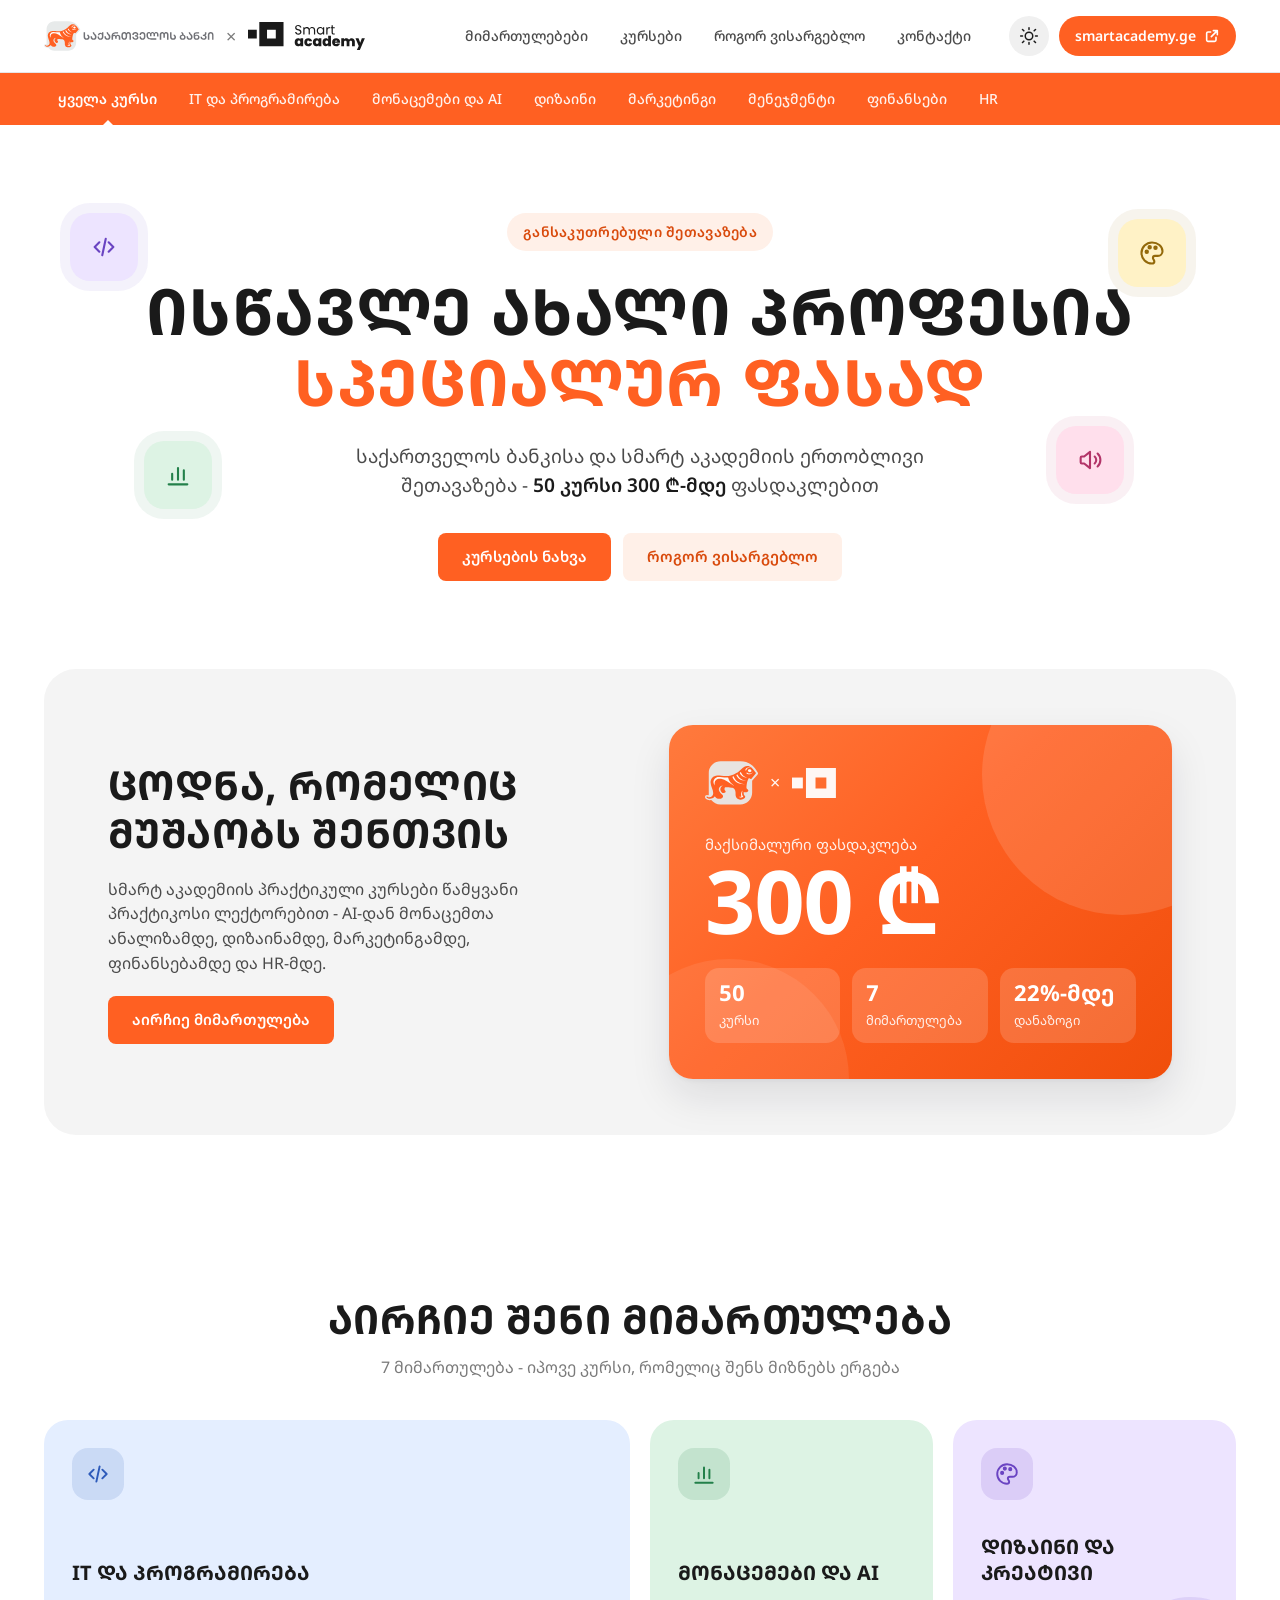
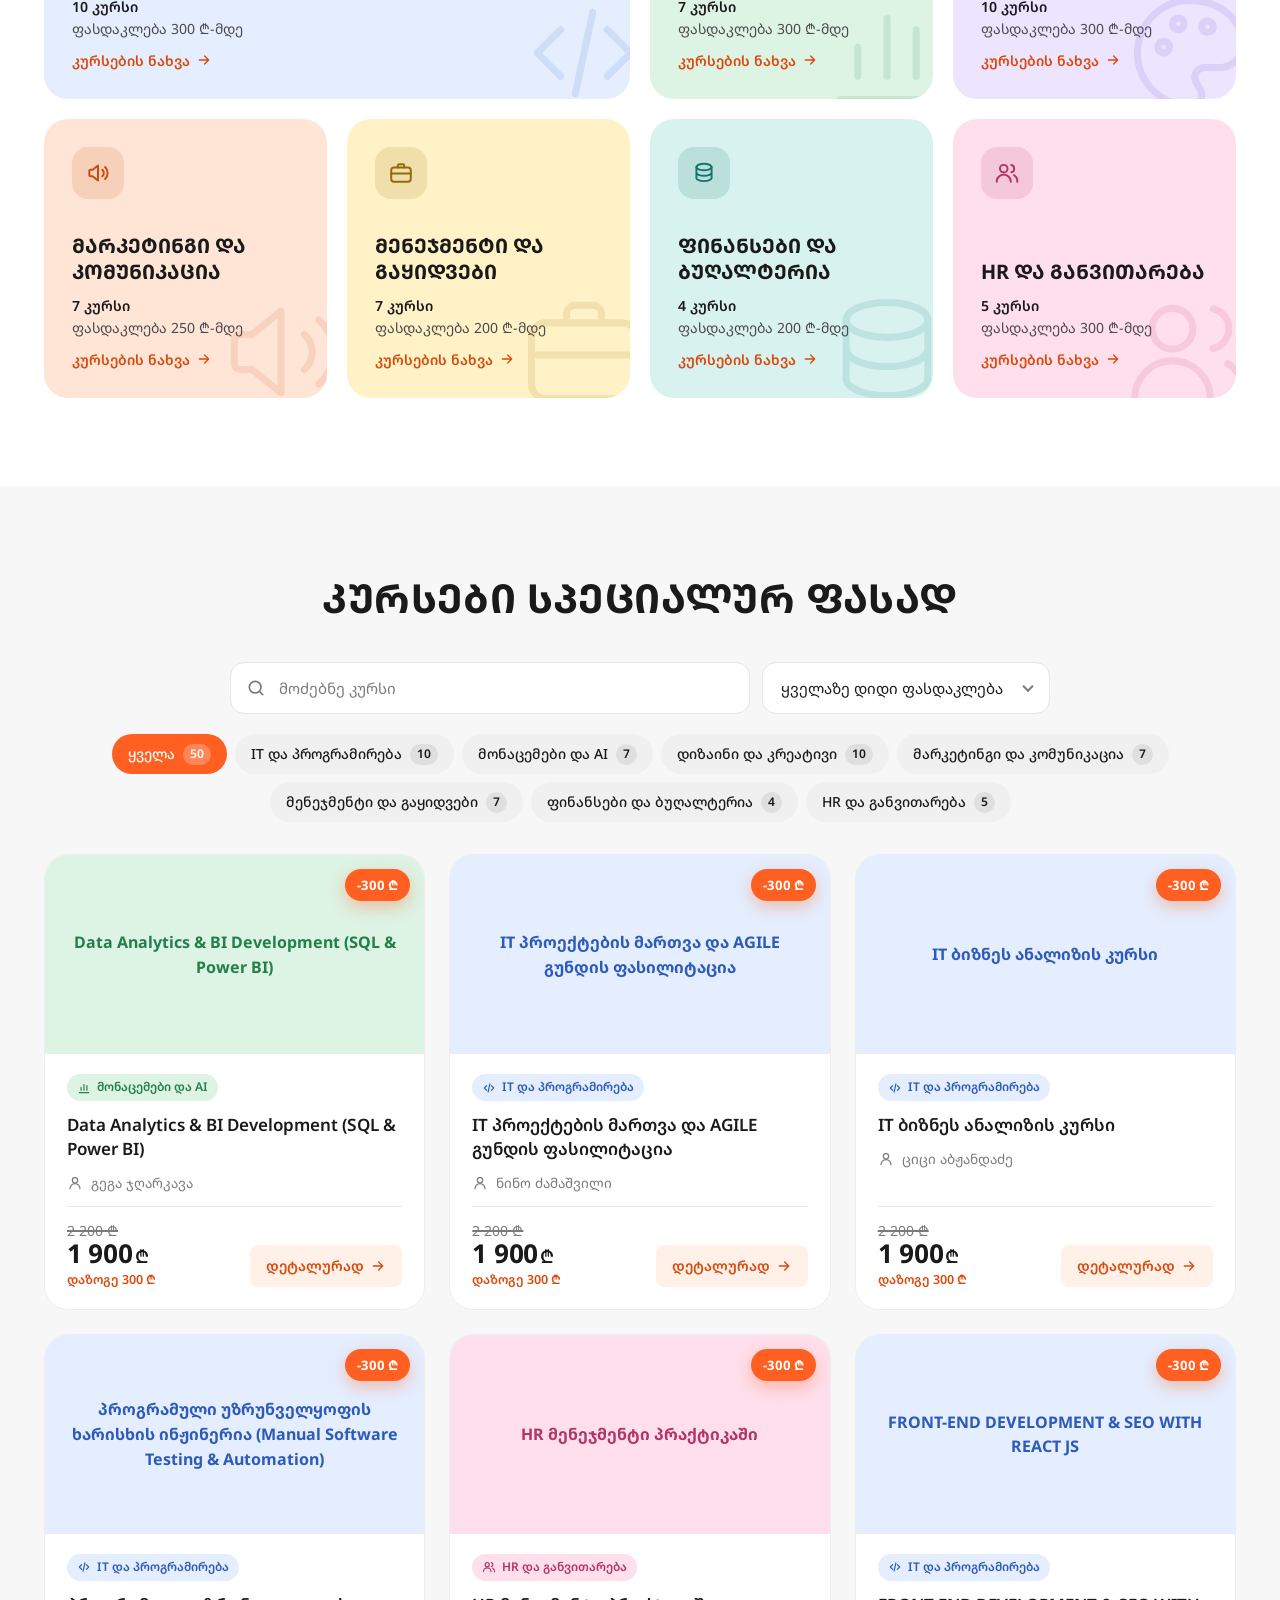
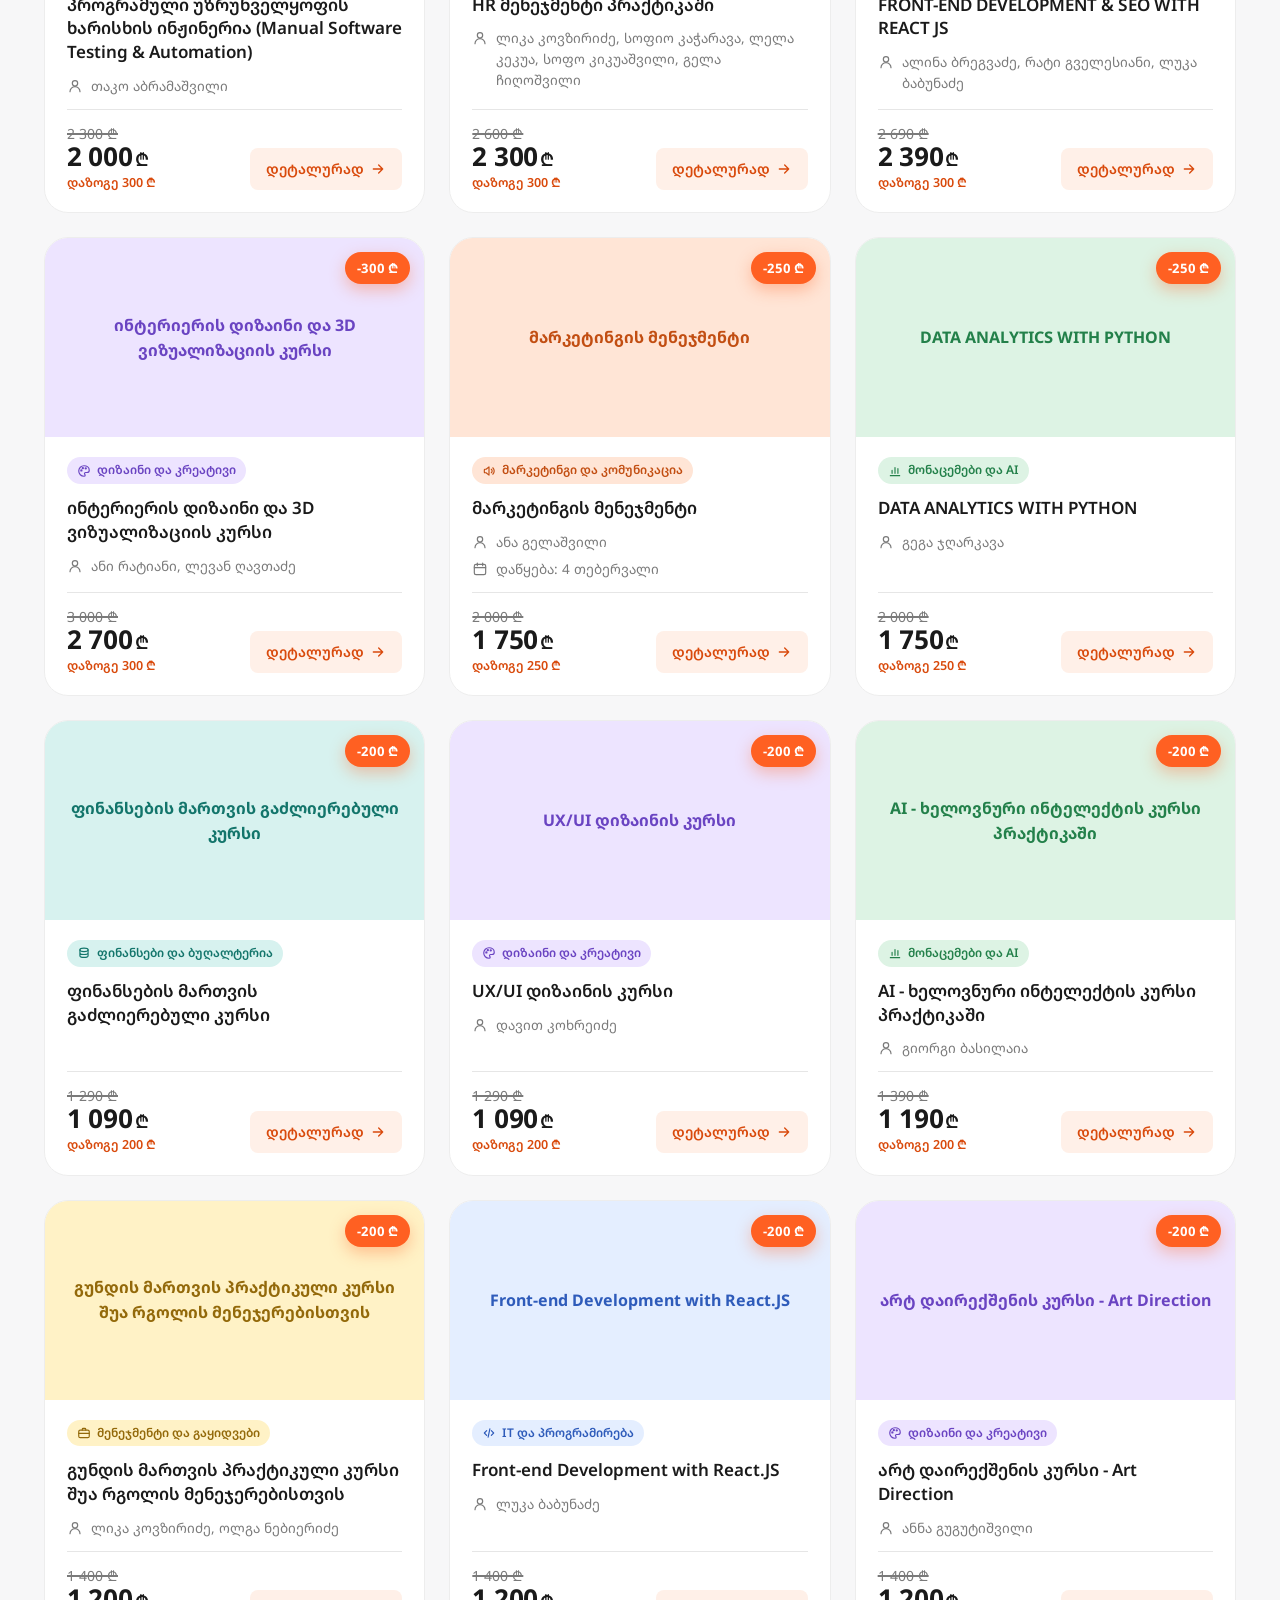
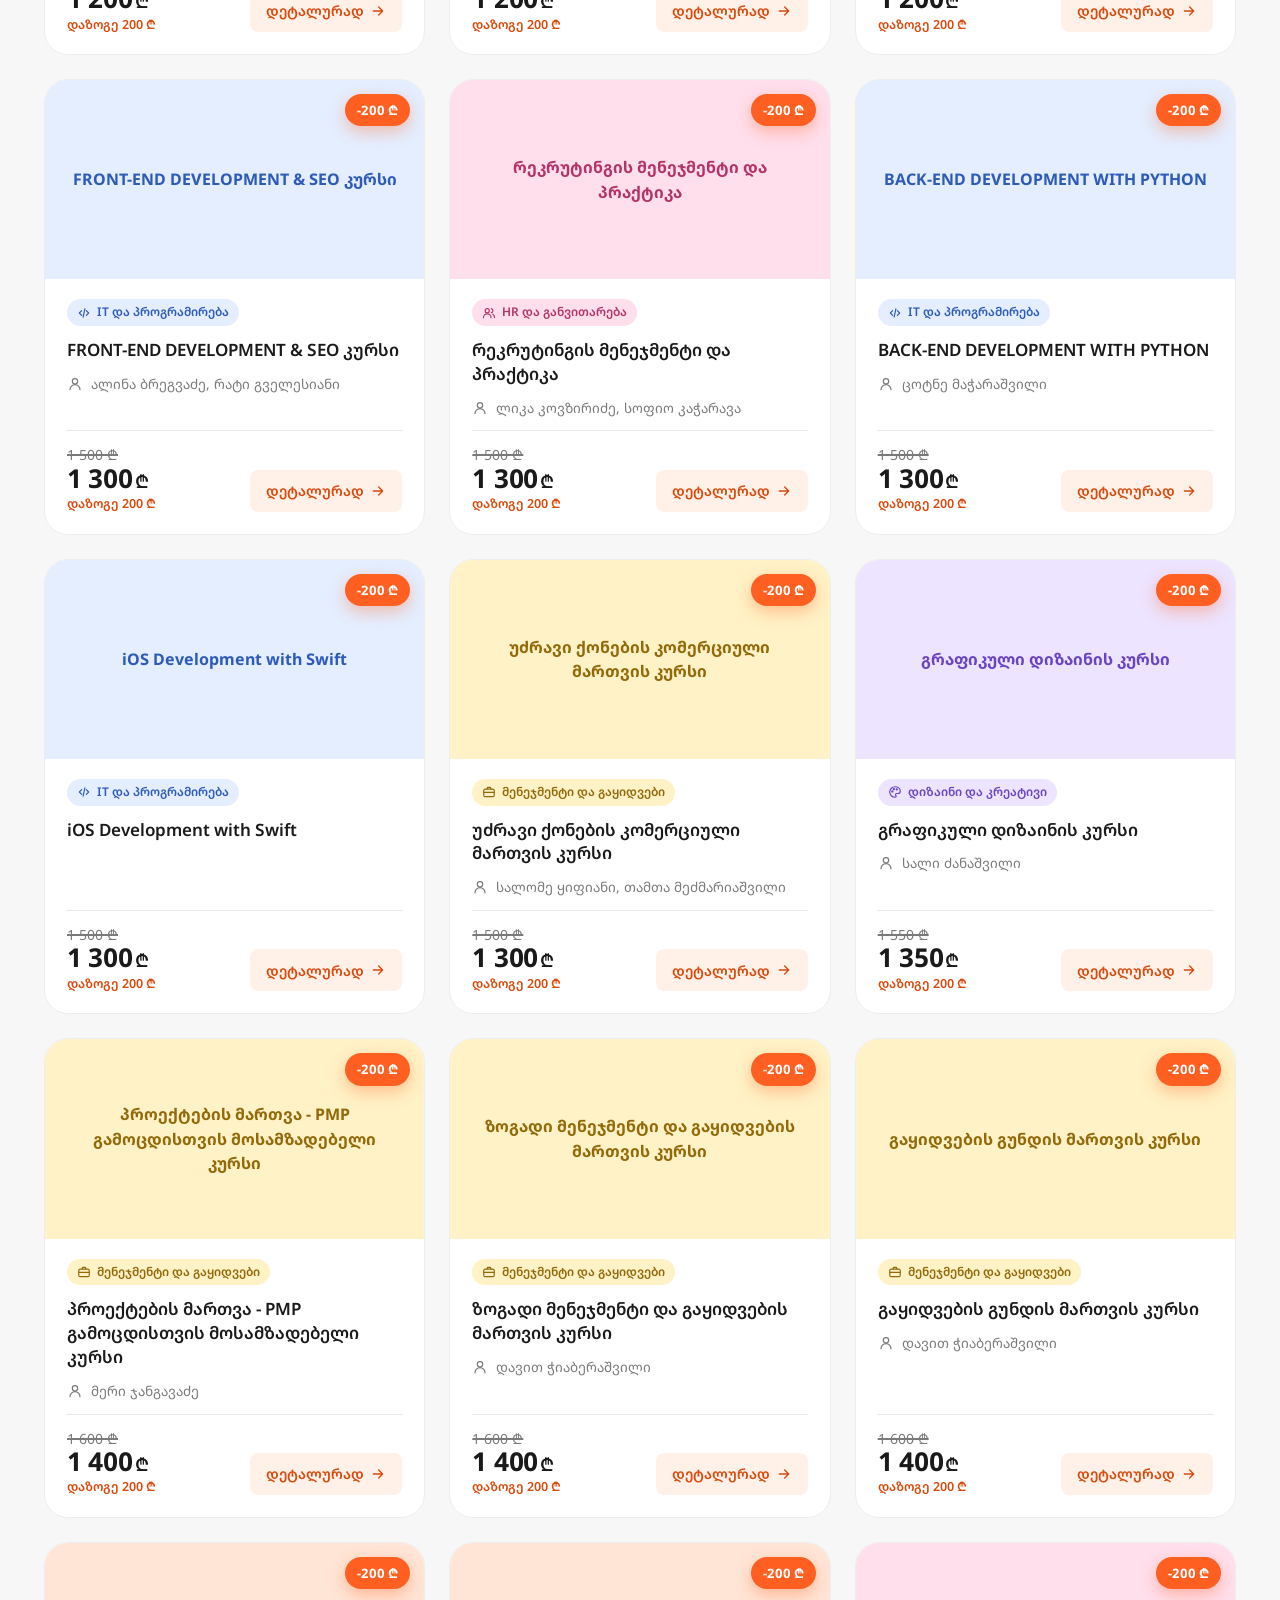
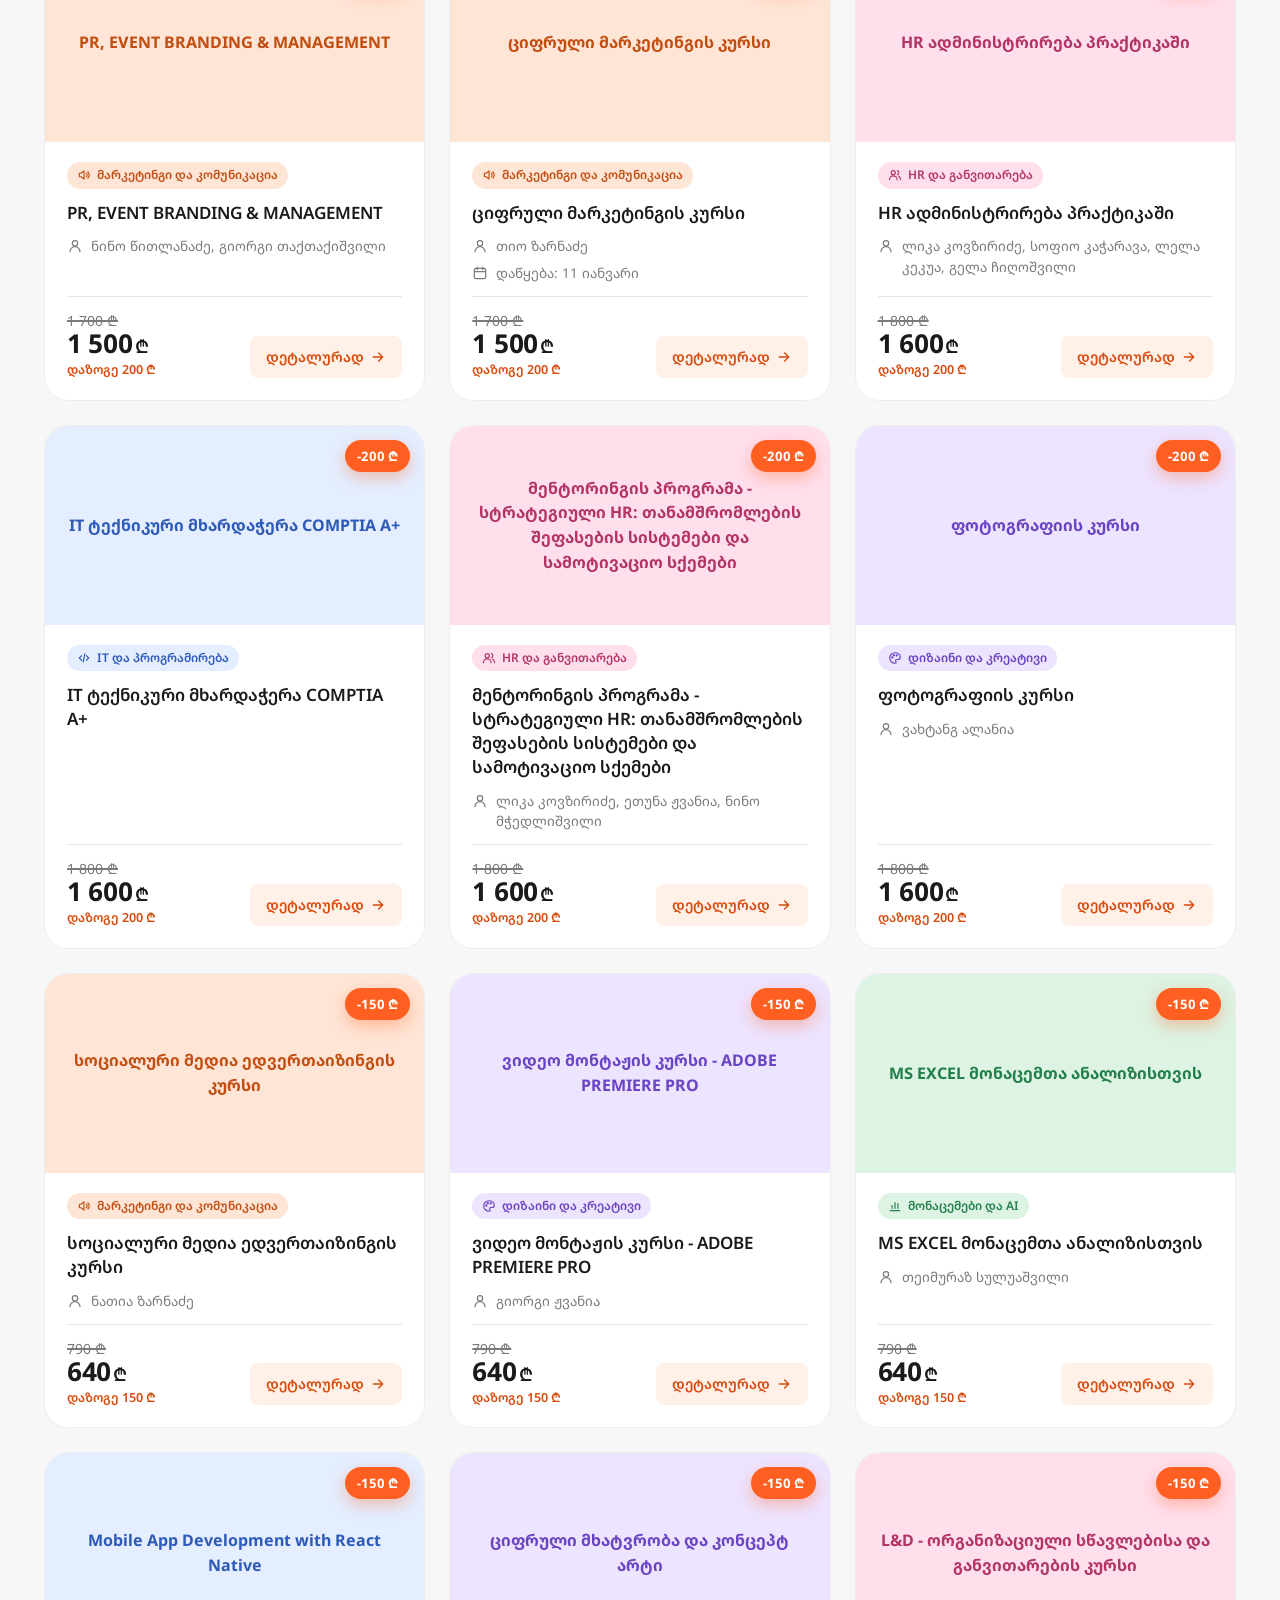
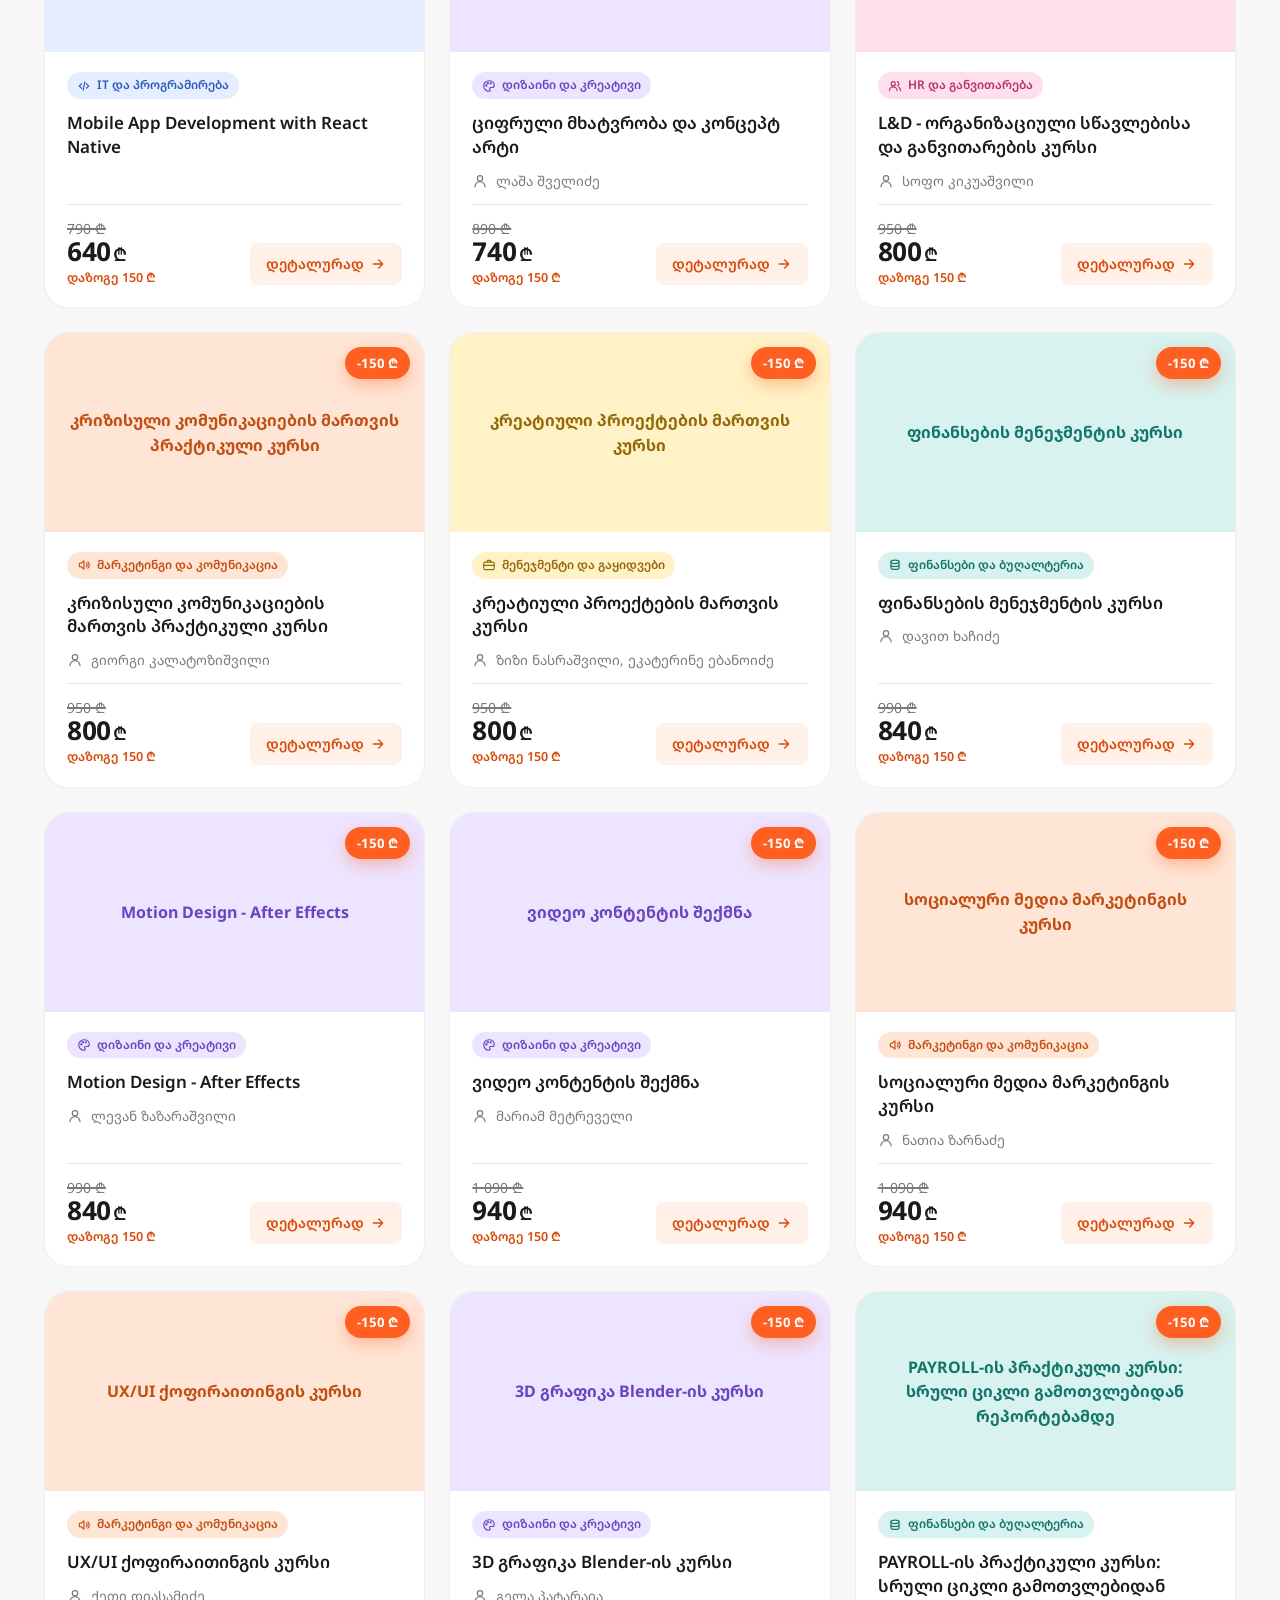
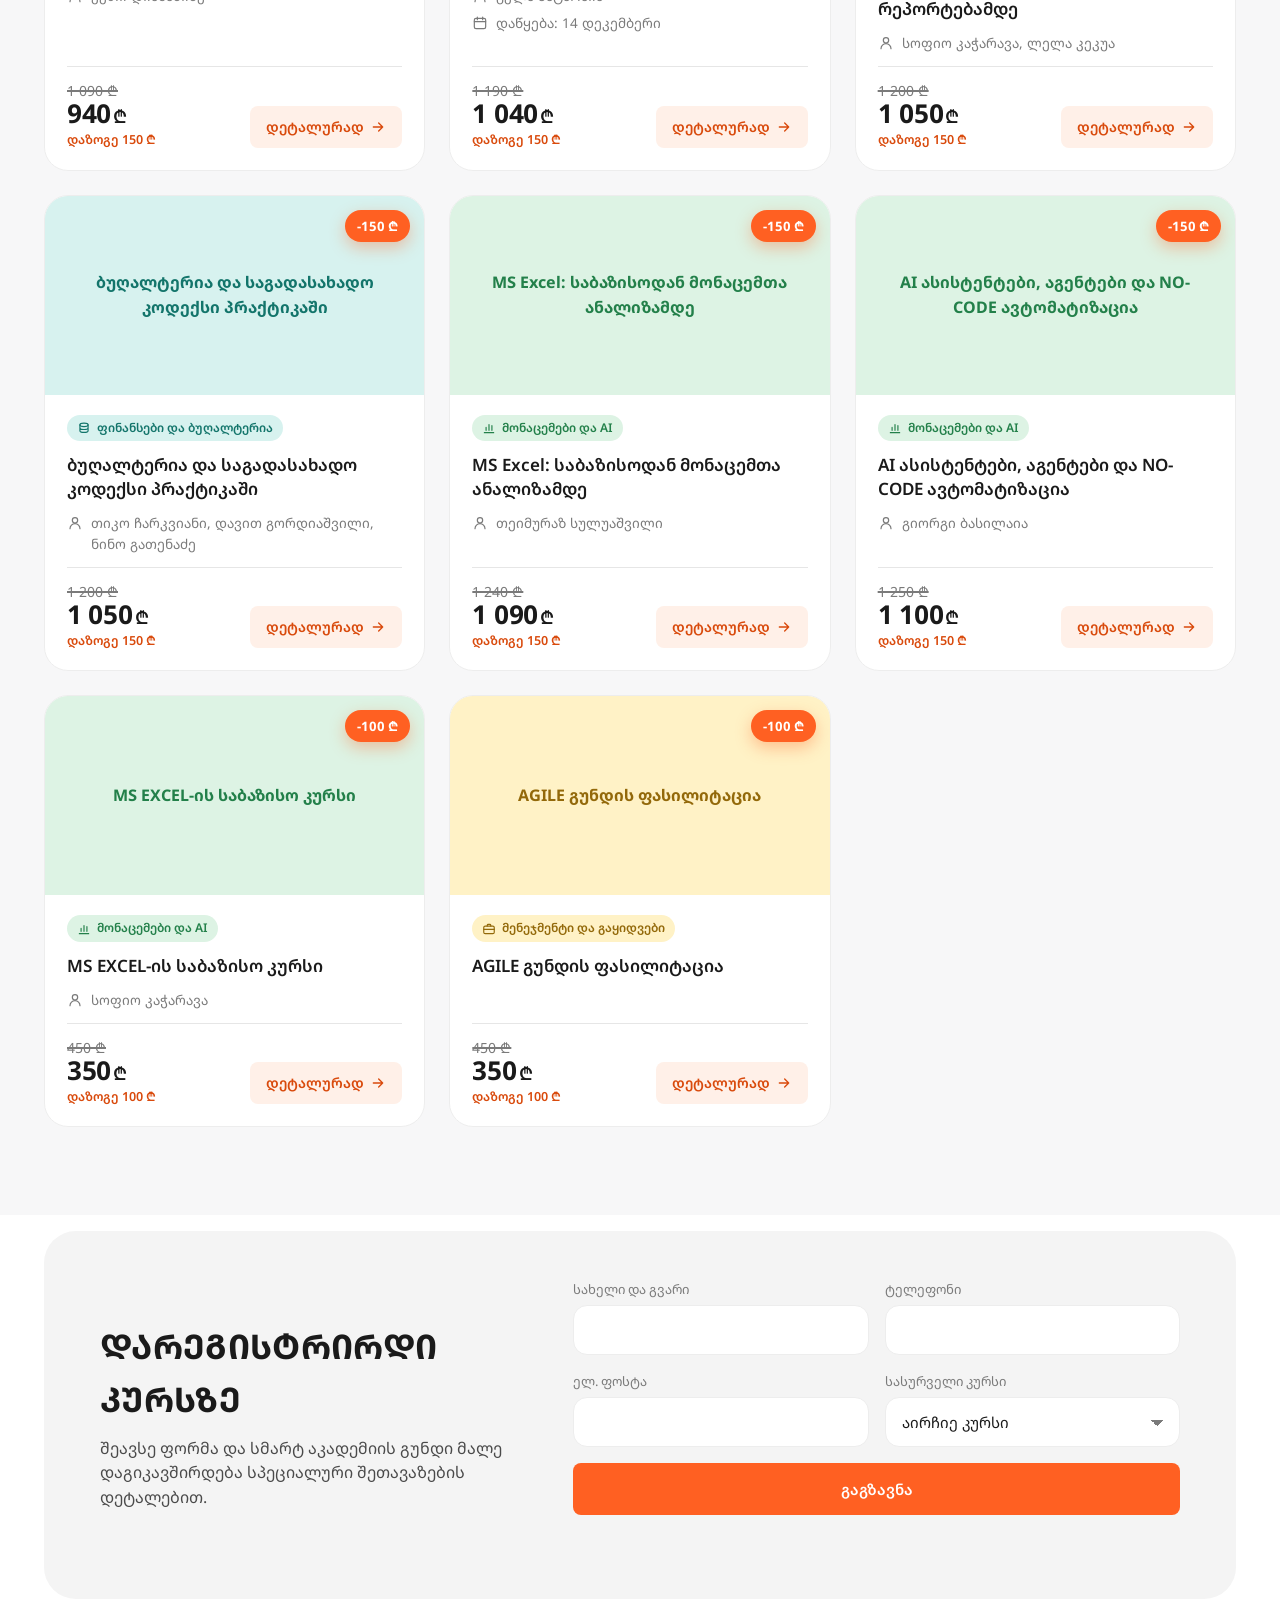
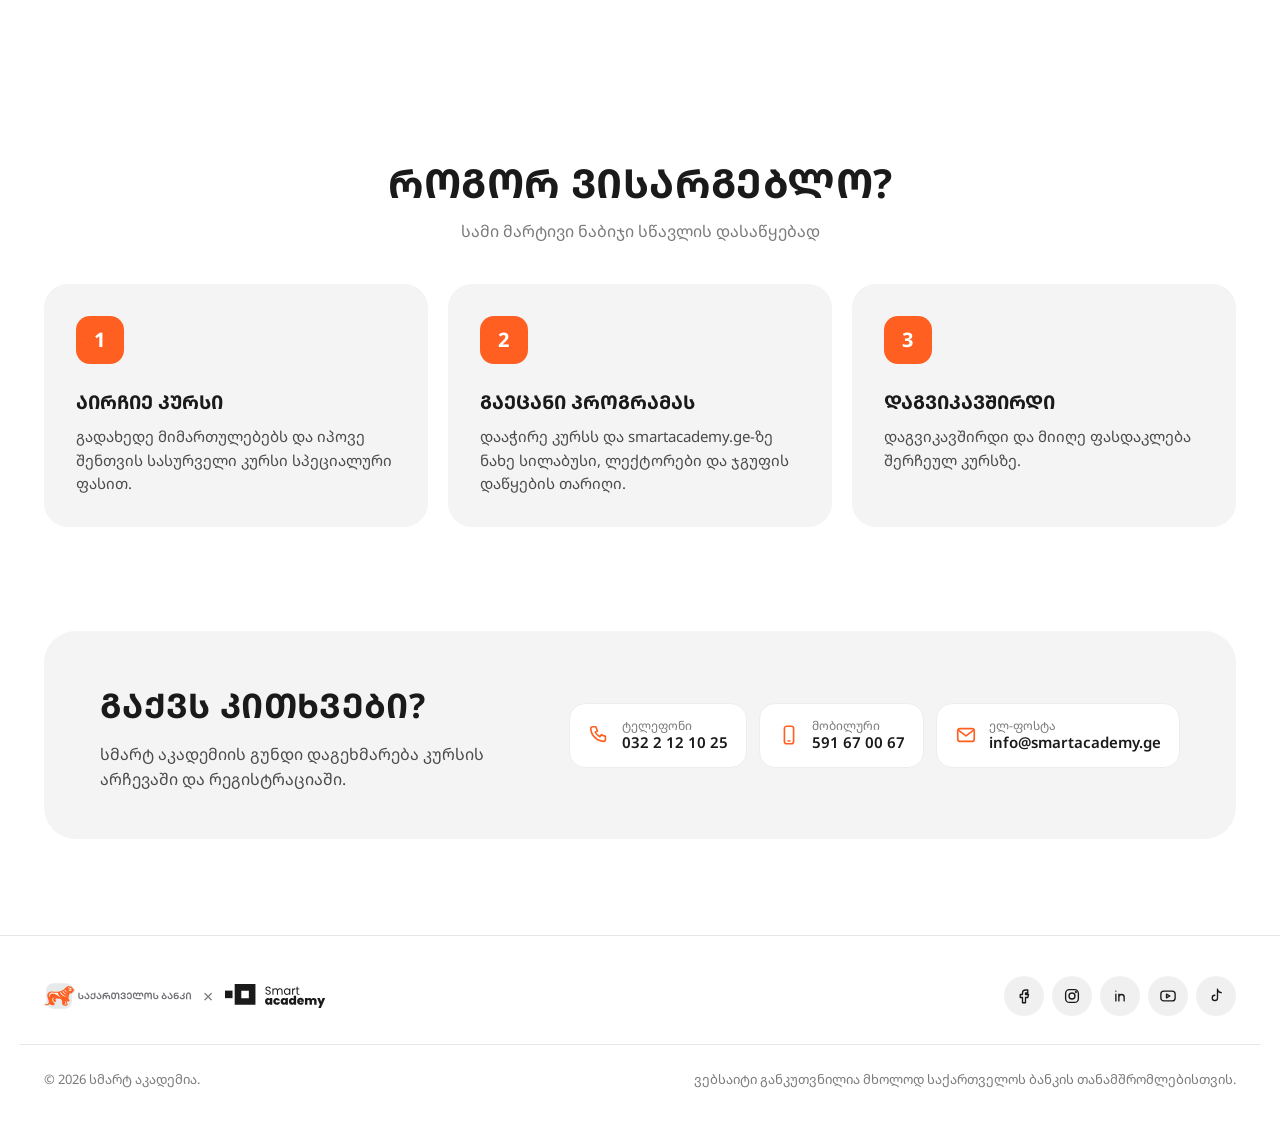
==== commit 8cb65390: "Add AJAX lead form above 'how' section on both sites; template + rule for future sites Co-Authored-B" ====
--- a/BGoffer/index.html
+++ b/BGoffer/index.html
@@ -16,7 +16,7 @@
 <link rel="preconnect" href="https://fonts.googleapis.com">
 <link rel="preconnect" href="https://fonts.gstatic.com" crossorigin>
 <link rel="stylesheet" href="https://fonts.googleapis.com/css2?family=Noto+Sans+Georgian:wght@400;500;600;700&display=swap">
-<link rel="stylesheet" href="assets/css/style.css?v=3">
+<link rel="stylesheet" href="assets/css/style.css?v=5">
 <script>
 (function () {
   try {
@@ -157,6 +157,25 @@
       <noscript><p class="noscript">კურსების სანახავად ჩართე JavaScript ან ეწვიე <a href="https://smartacademy.ge">smartacademy.ge</a>-ს.</p></noscript>
     </div>
   </section>
+  <section class="section section--tight" id="apply">
+    <div class="container">
+      <div class="lead">
+        <div class="lead__intro">
+          <h2 class="lead__title caps">დარეგისტრირდი კურსზე</h2>
+          <p>შეავსე ფორმა და სმარტ აკადემიის გუნდი მალე დაგიკავშირდება სპეციალური შეთავაზების დეტალებით.</p>
+        </div>
+        <form class="lead__form" id="leadForm" novalidate>
+          <label class="field"><span>სახელი და გვარი</span><input type="text" name="name" autocomplete="name" required maxlength="120"></label>
+          <label class="field"><span>ტელეფონი</span><input type="tel" name="phone" autocomplete="tel" inputmode="tel" required maxlength="40"></label>
+          <label class="field"><span>ელ. ფოსტა</span><input type="email" name="email" autocomplete="email" required maxlength="160"></label>
+          <label class="field"><span>სასურველი კურსი</span><select name="course" id="leadCourse" required><option value="">აირჩიე კურსი</option></select></label>
+          <input type="text" name="website" class="lead__hp" tabindex="-1" autocomplete="off" aria-hidden="true">
+          <button class="btn btn--primary lead__submit" type="submit">გაგზავნა</button>
+          <p class="lead__msg" id="leadMsg" role="status" aria-live="polite"></p>
+        </form>
+      </div>
+    </div>
+  </section>
   <section class="section" id="how">
     <div class="container">
       <div class="section__head">
@@ -229,5 +248,6 @@
 </footer>
 <script src="assets/js/courses.js"></script>
 <script src="assets/js/app.js"></script>
+<script src="assets/js/form.js"></script>
 </body>
 </html>
--- a/BGoffer/assets/css/style.css
+++ b/BGoffer/assets/css/style.css
@@ -367,3 +367,20 @@
   html{scroll-behavior:auto}
   *,*::before,*::after{animation:none!important;transition:none!important}
 }
+.lead{display:grid;grid-template-columns:minmax(0,1fr) minmax(0,1.4fr);gap:40px;align-items:center;padding:48px 56px;border-radius:var(--radius-xl);background:var(--surface)}
+.lead__title{font-size:clamp(24px,3vw,34px);margin-bottom:10px}
+.lead__intro p{color:var(--text-2)}
+.lead__form{display:grid;grid-template-columns:1fr 1fr;gap:16px}
+.field{display:flex;flex-direction:column;gap:6px;font-size:13px;color:var(--muted)}
+.field input,.field select{width:100%;height:50px;padding:0 16px;border:1px solid var(--card-border);border-radius:14px;background:var(--card);color:var(--text);font-size:15px;transition:border-color .2s,box-shadow .2s}
+.field select{appearance:none;padding-right:40px;background-image:linear-gradient(45deg,transparent 50%,var(--muted) 50%),linear-gradient(135deg,var(--muted) 50%,transparent 50%);background-position:calc(100% - 22px) 22px,calc(100% - 16px) 22px;background-size:6px 6px;background-repeat:no-repeat}
+.field input:focus,.field select:focus{outline:none;border-color:var(--brand);box-shadow:0 0 0 4px var(--brand-soft)}
+.field.is-invalid input,.field.is-invalid select{border-color:#D92D20}
+.lead__hp{position:absolute;left:-9999px;width:1px;height:1px;opacity:0}
+.lead__submit{grid-column:1/-1;min-height:52px}
+.lead__submit[disabled]{opacity:.6;cursor:wait}
+.lead__msg{grid-column:1/-1;margin:0;font-size:14px;min-height:20px}
+.lead__msg.is-ok{color:#12B76A}
+.lead__msg.is-err{color:#D92D20}
+@media (max-width:900px){.lead{grid-template-columns:1fr;padding:40px}}
+@media (max-width:560px){.lead{padding:24px;border-radius:var(--radius-lg)}.lead__form{grid-template-columns:1fr}}
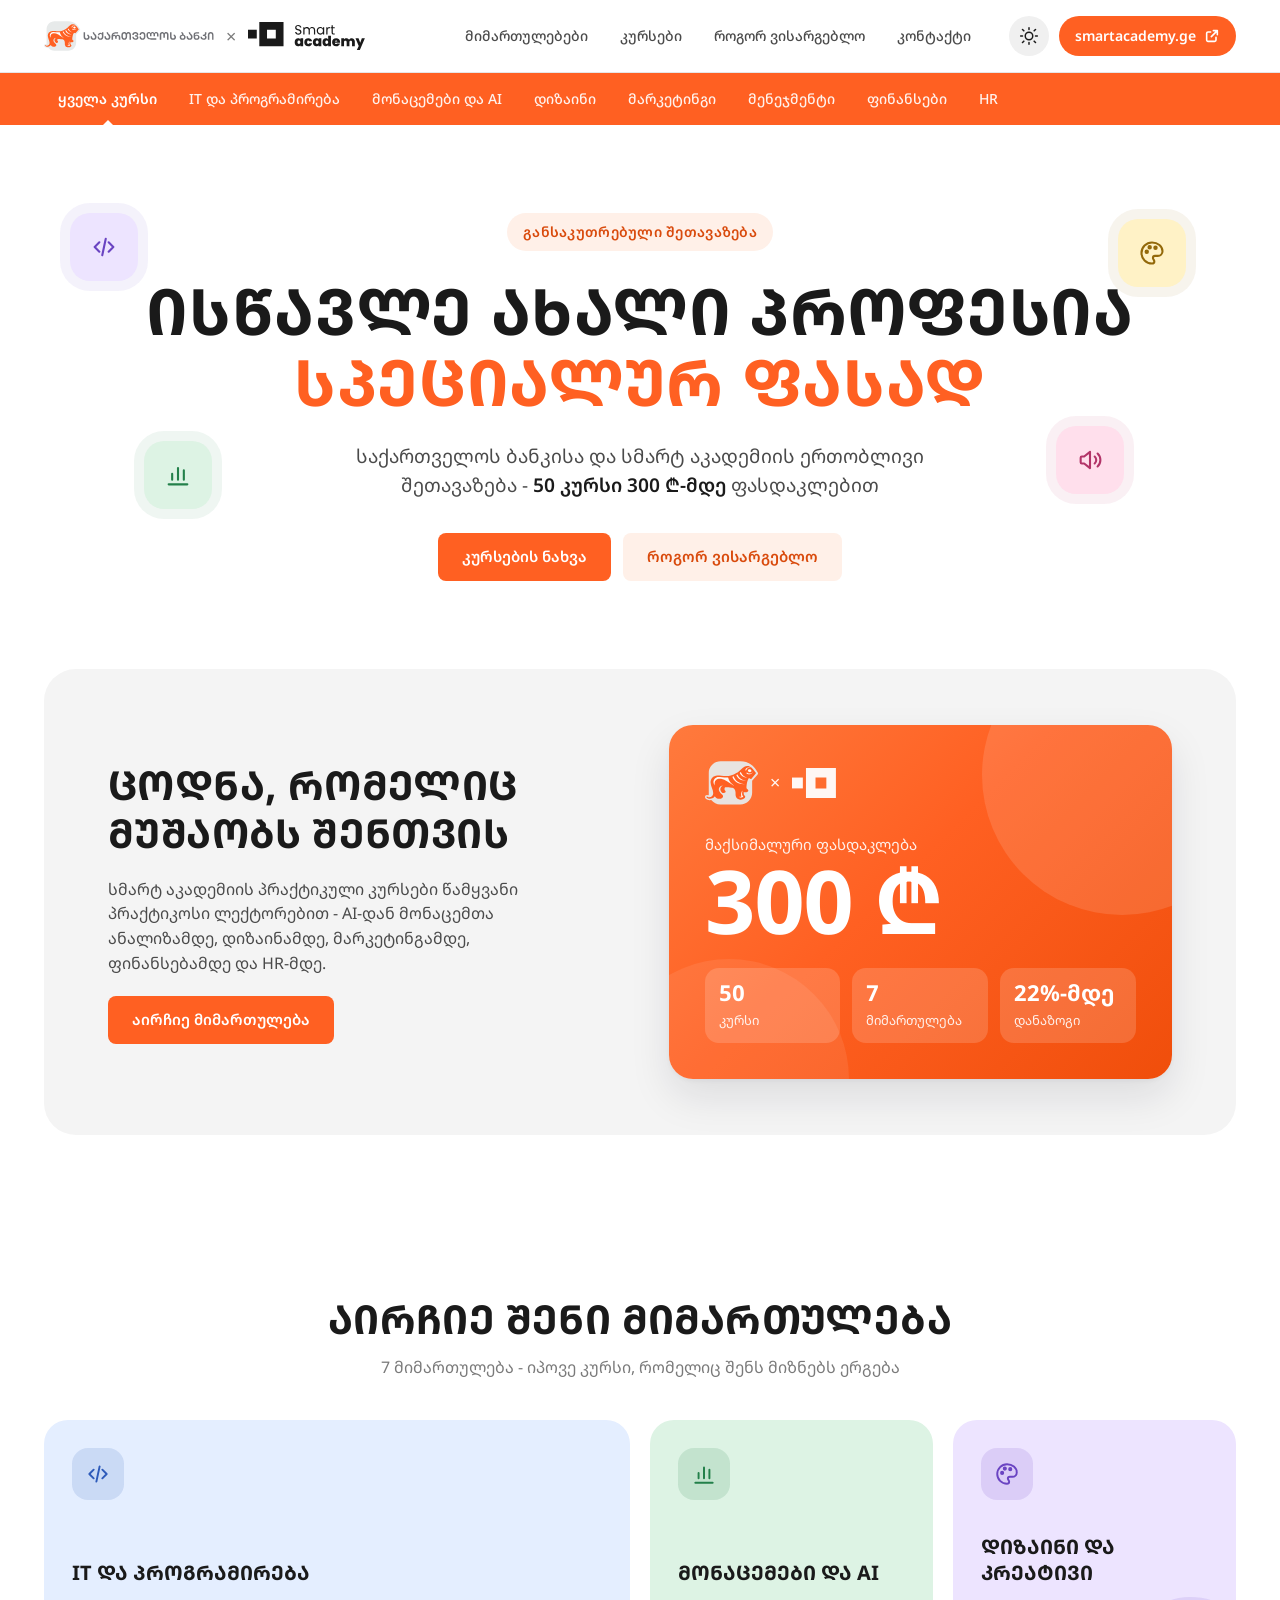
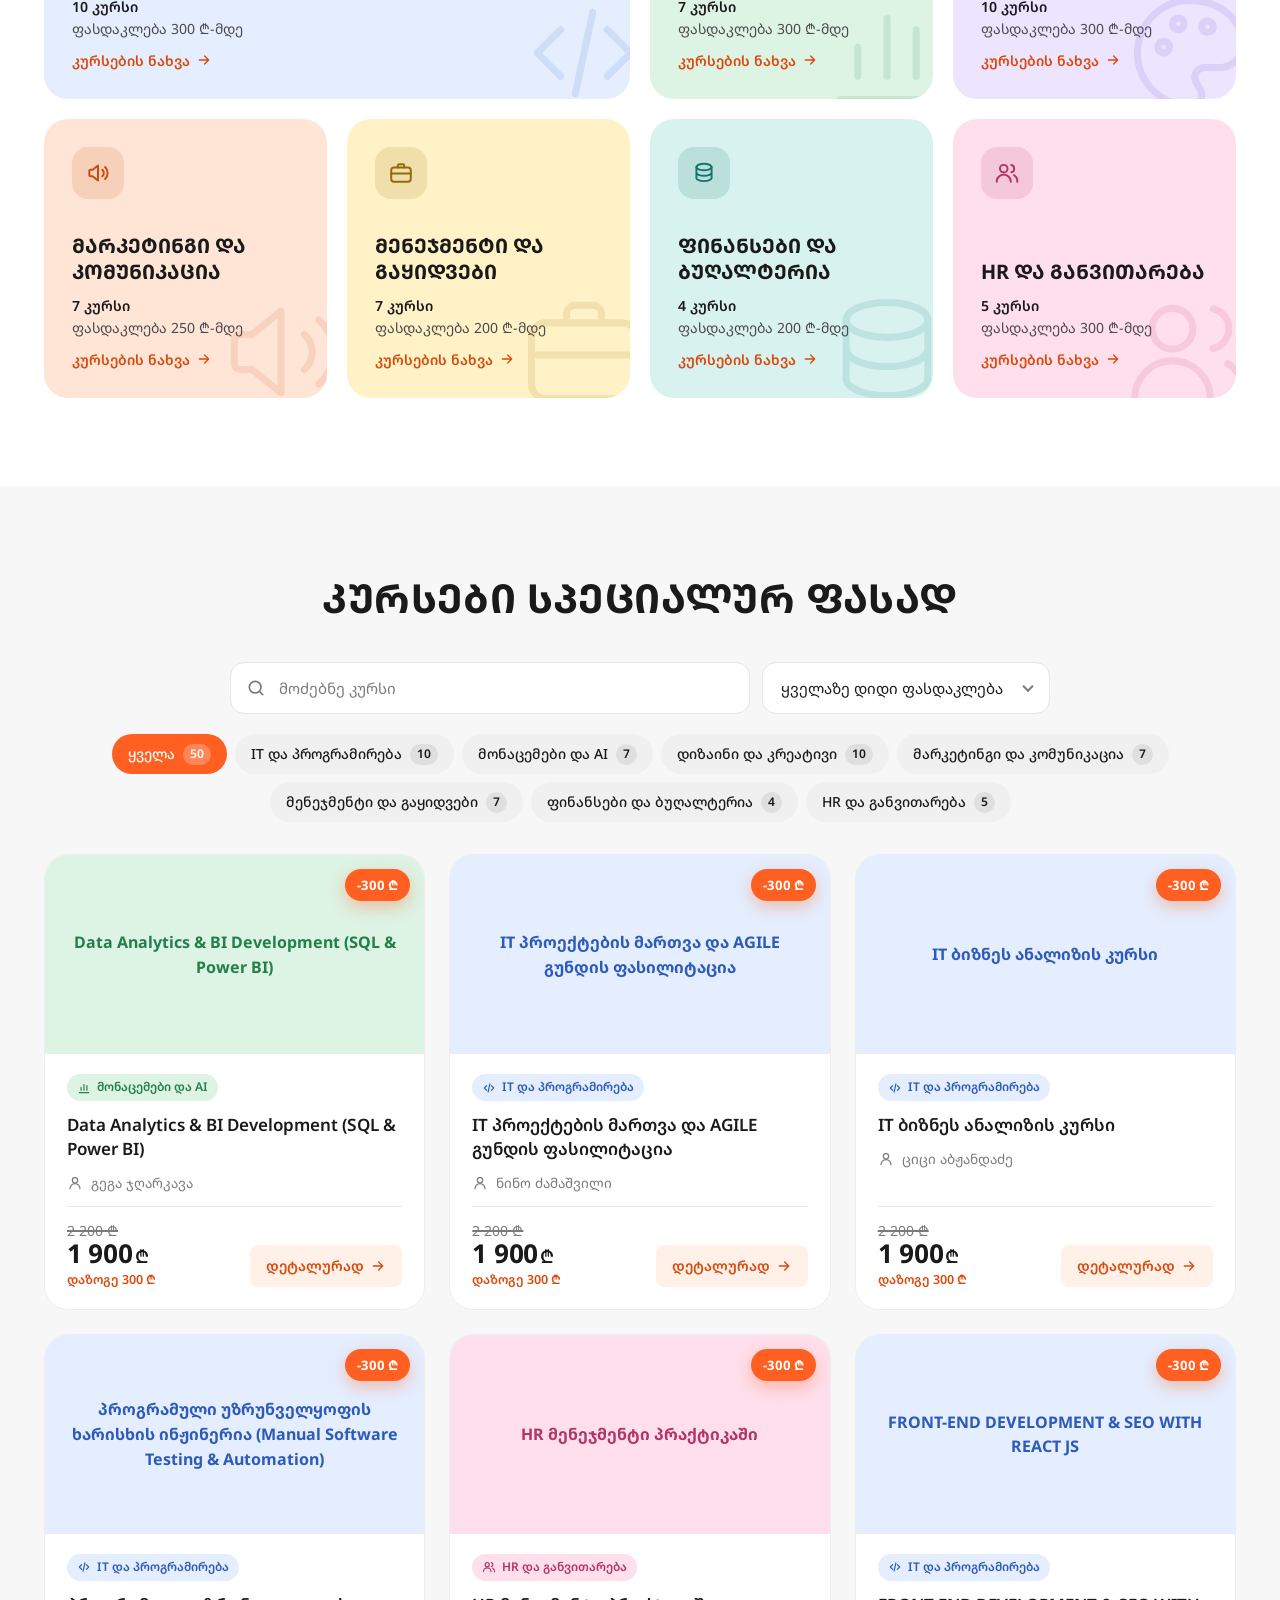
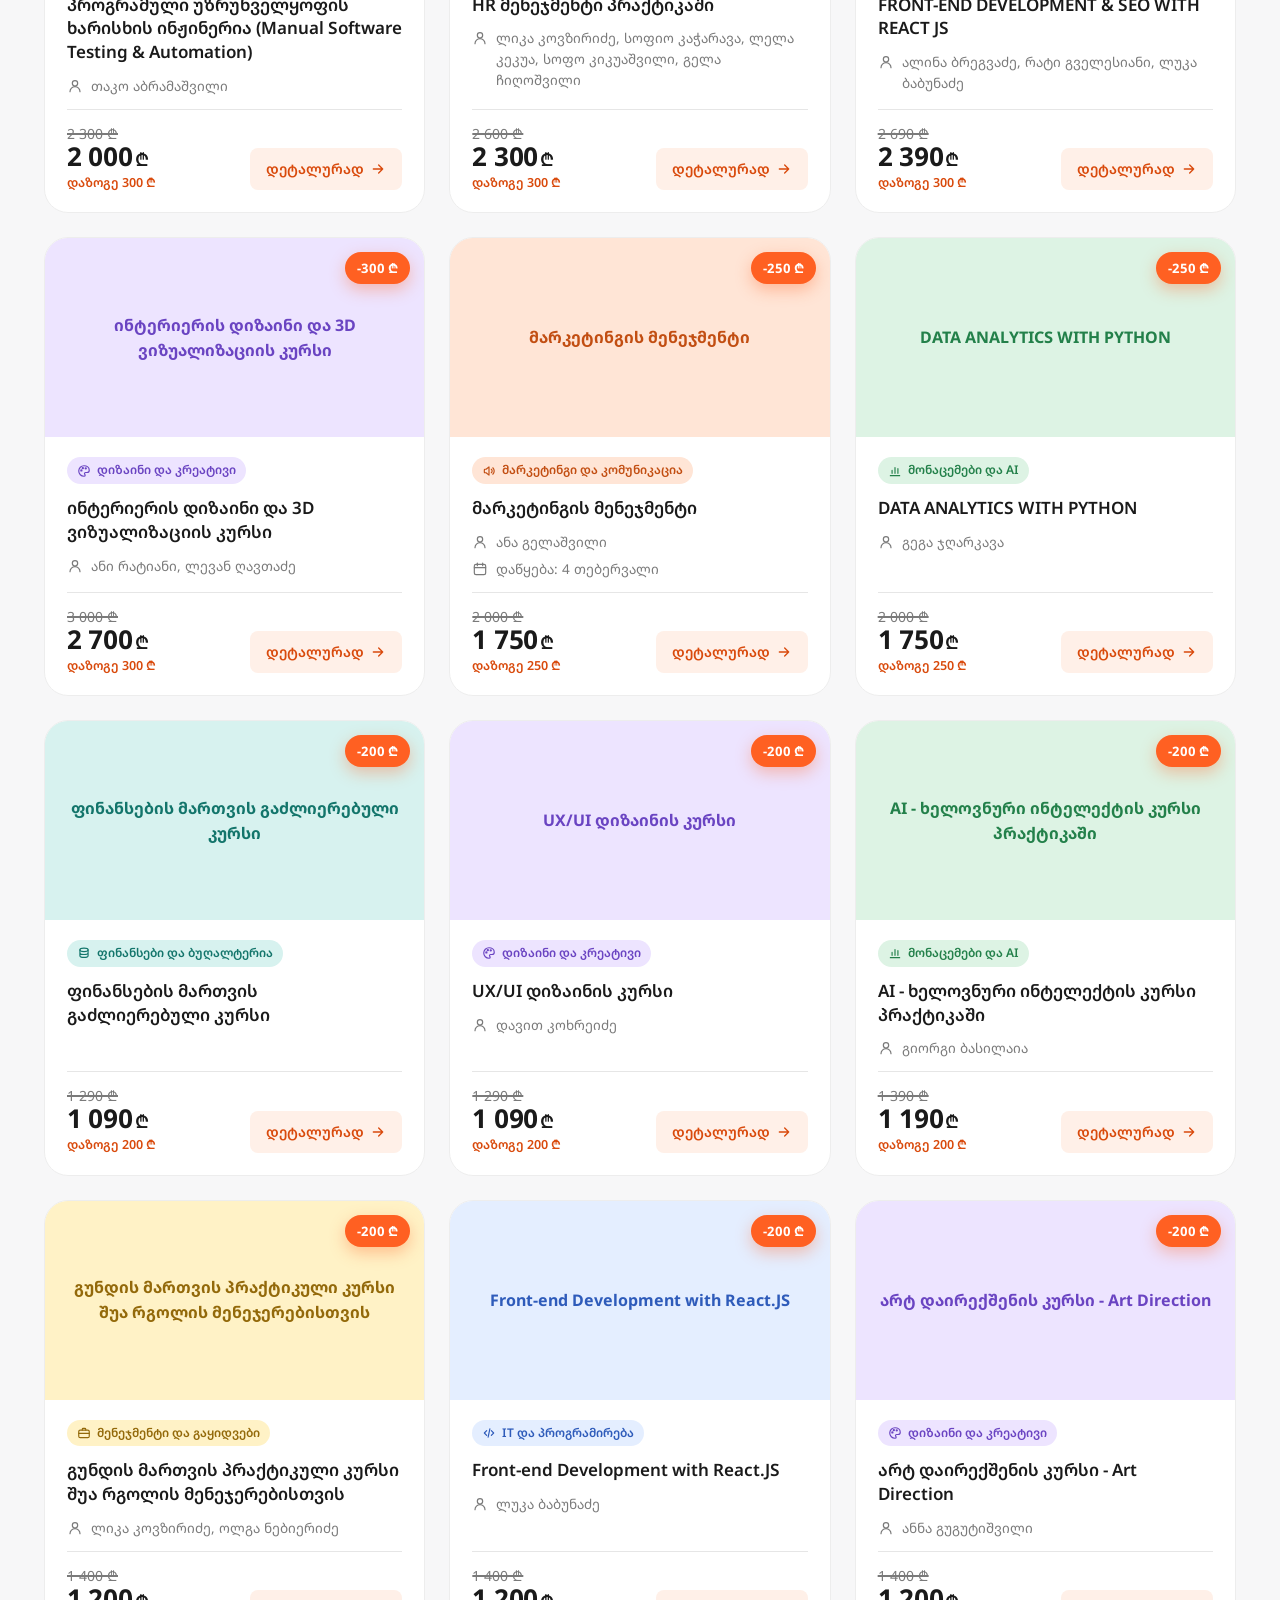
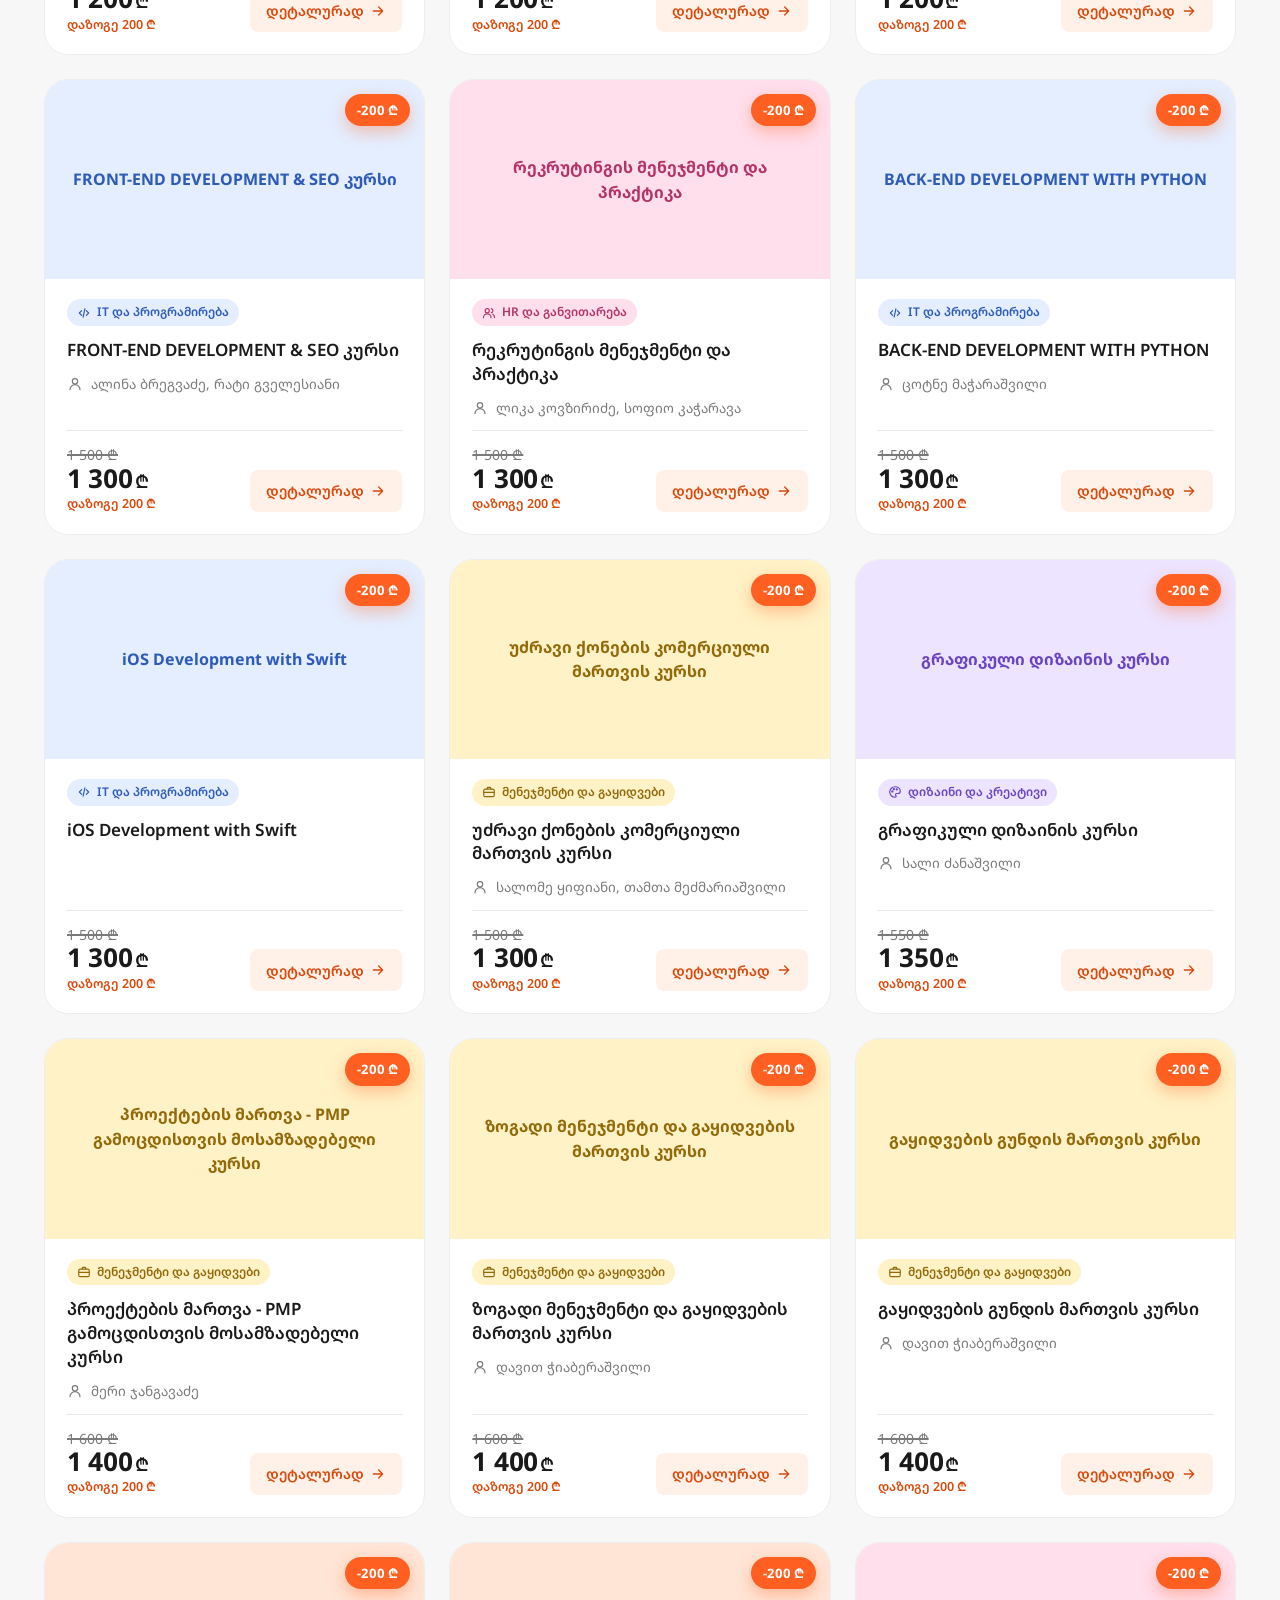
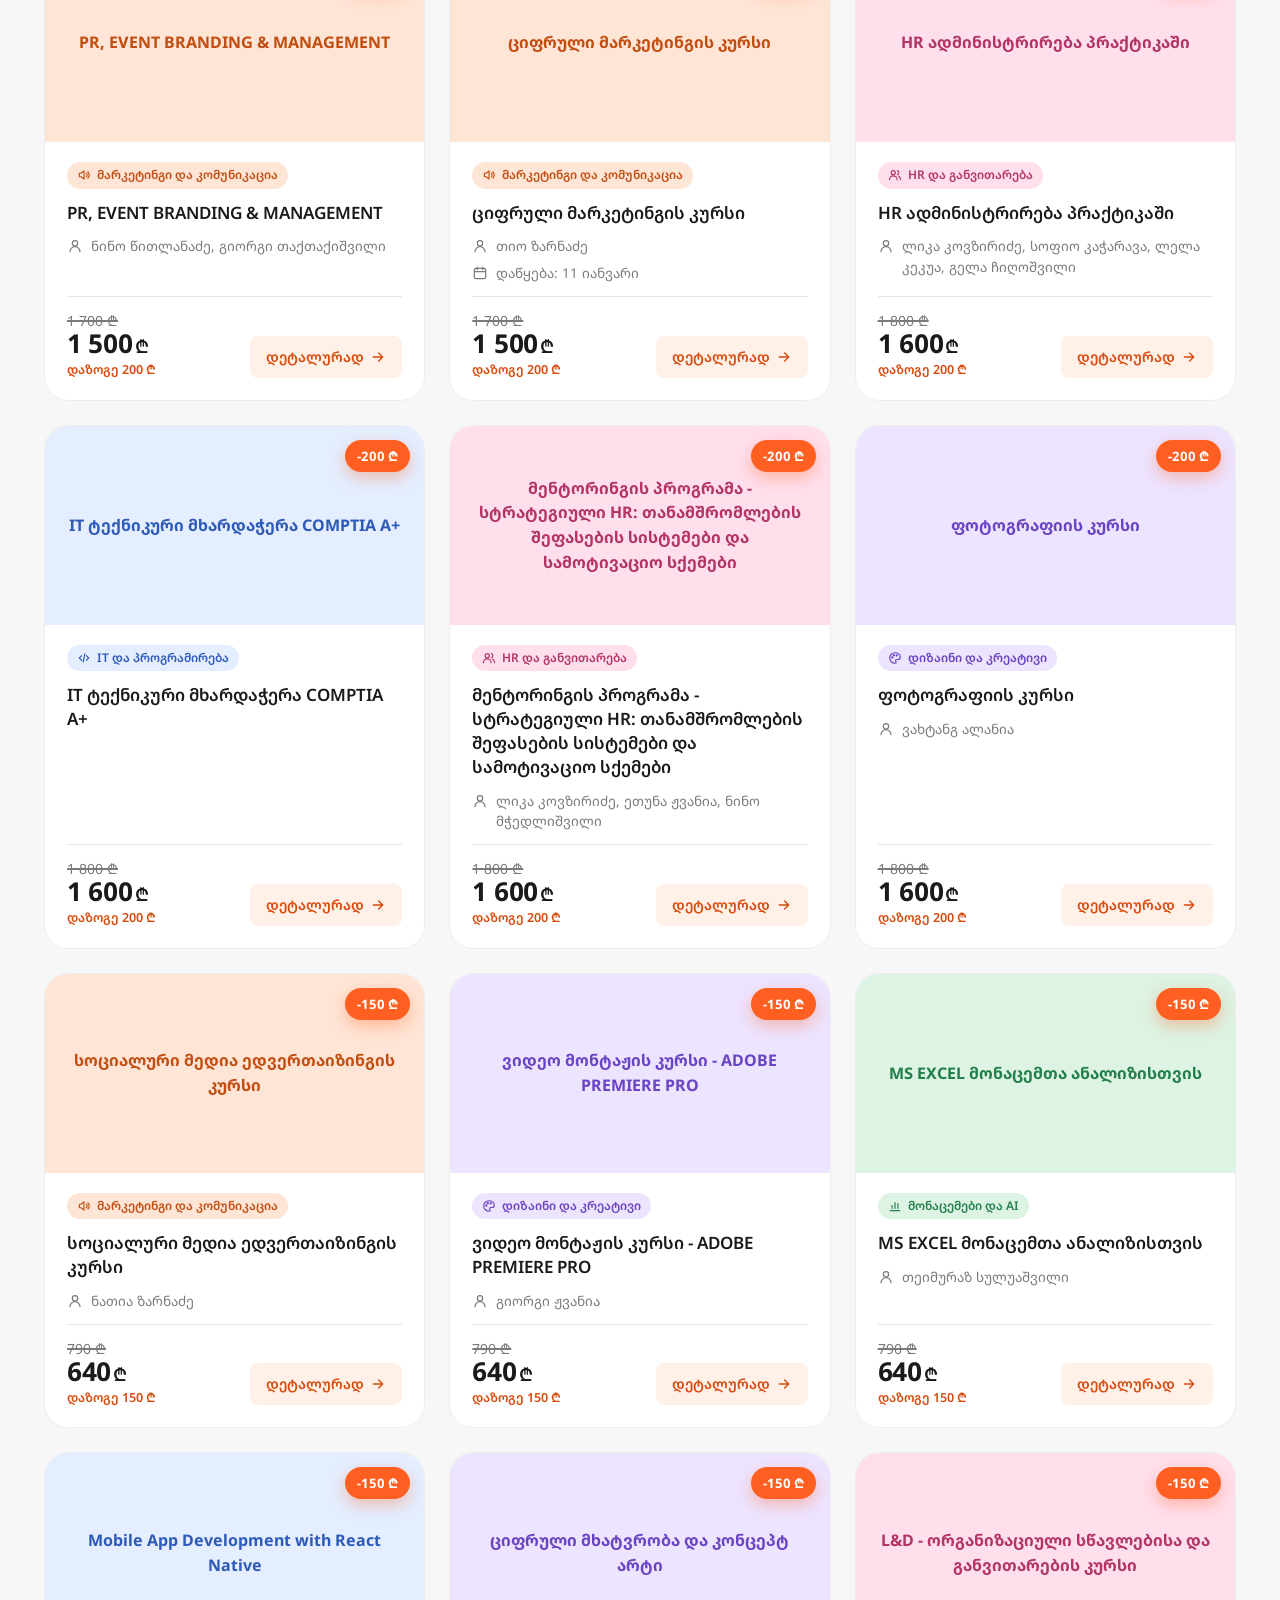
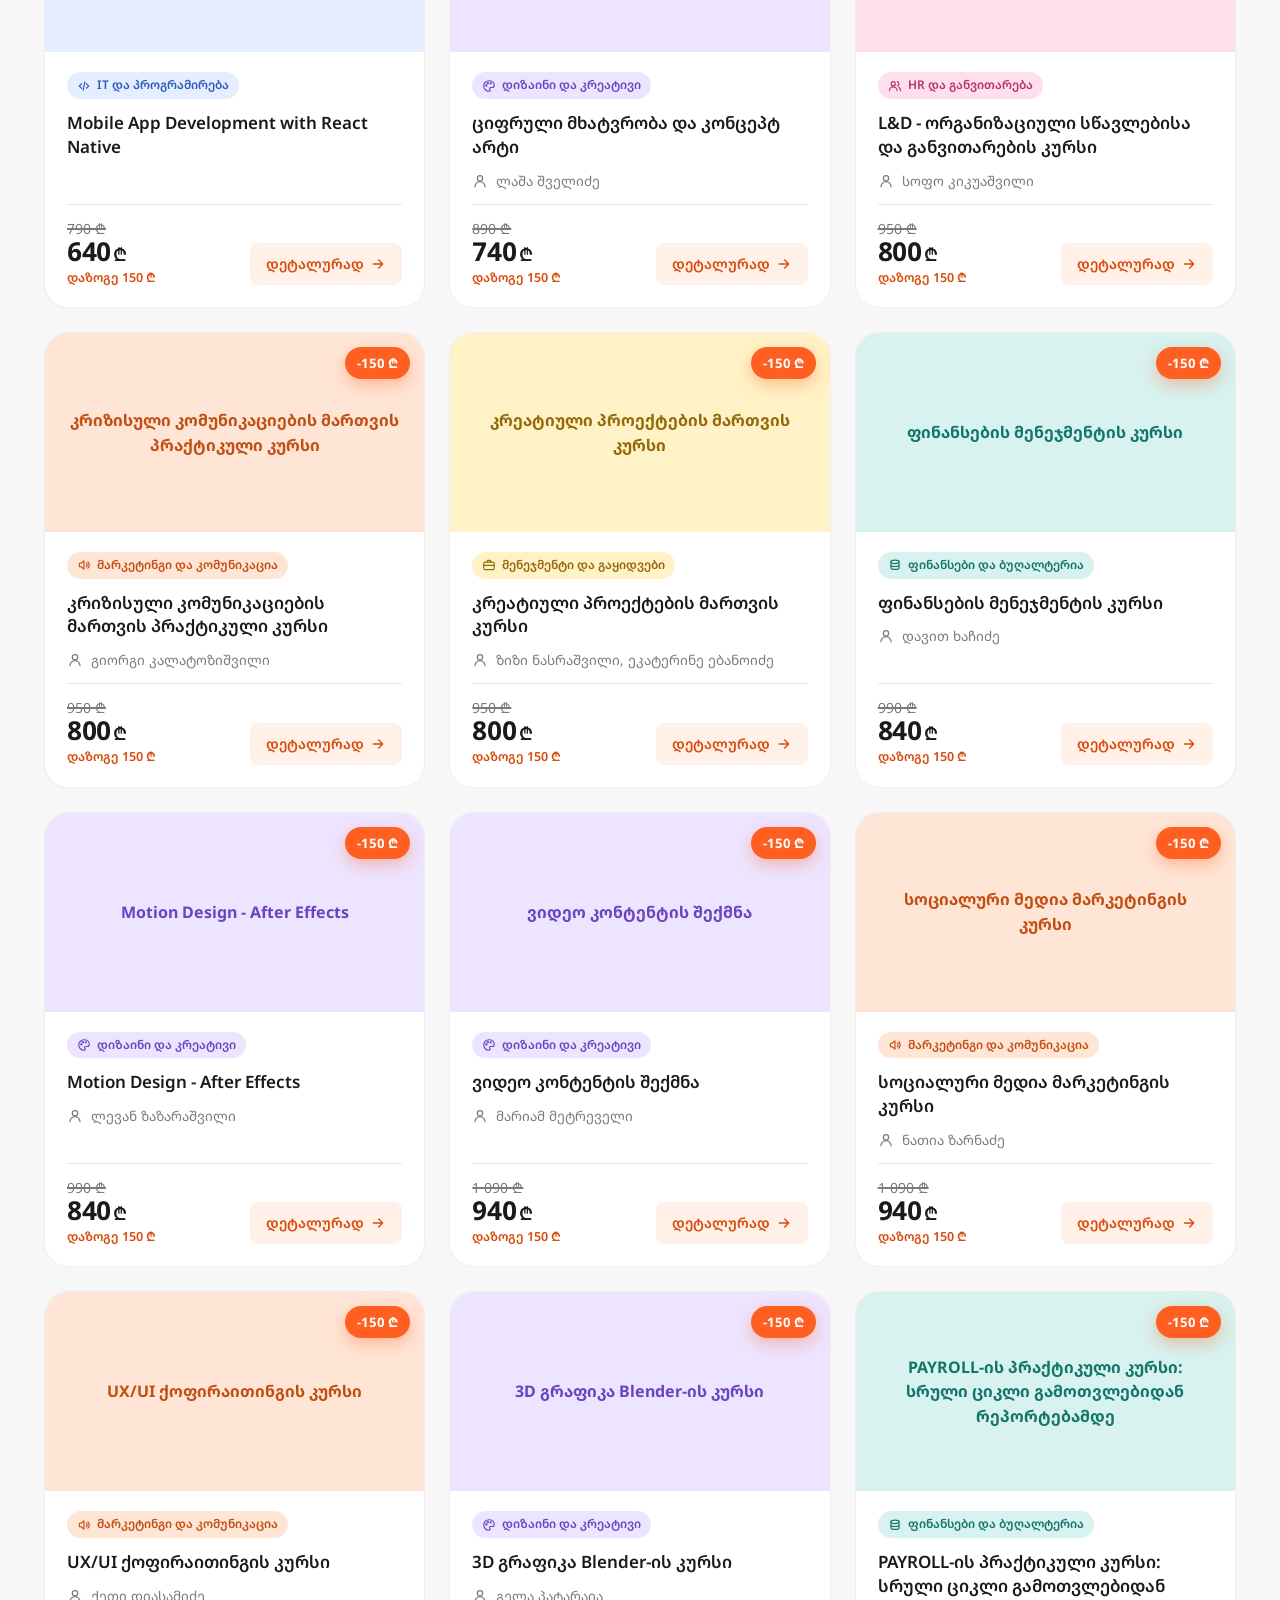
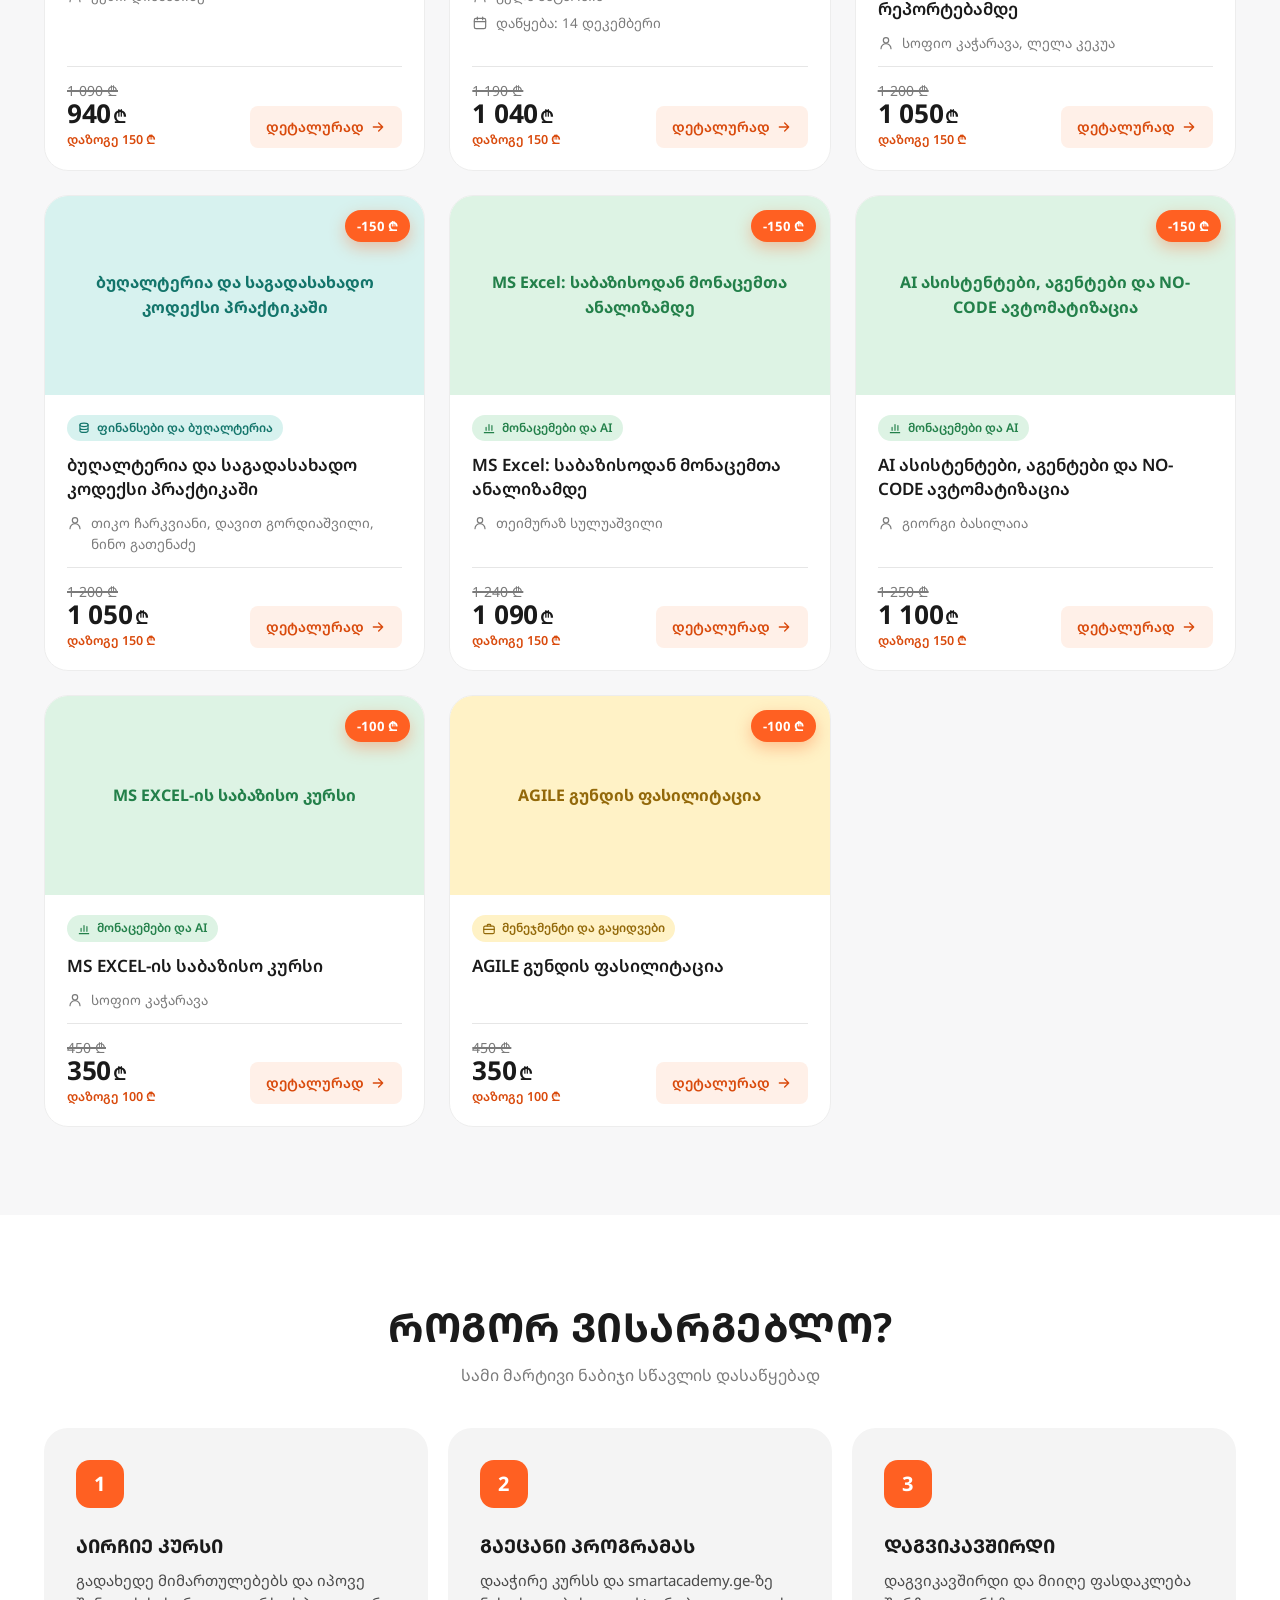
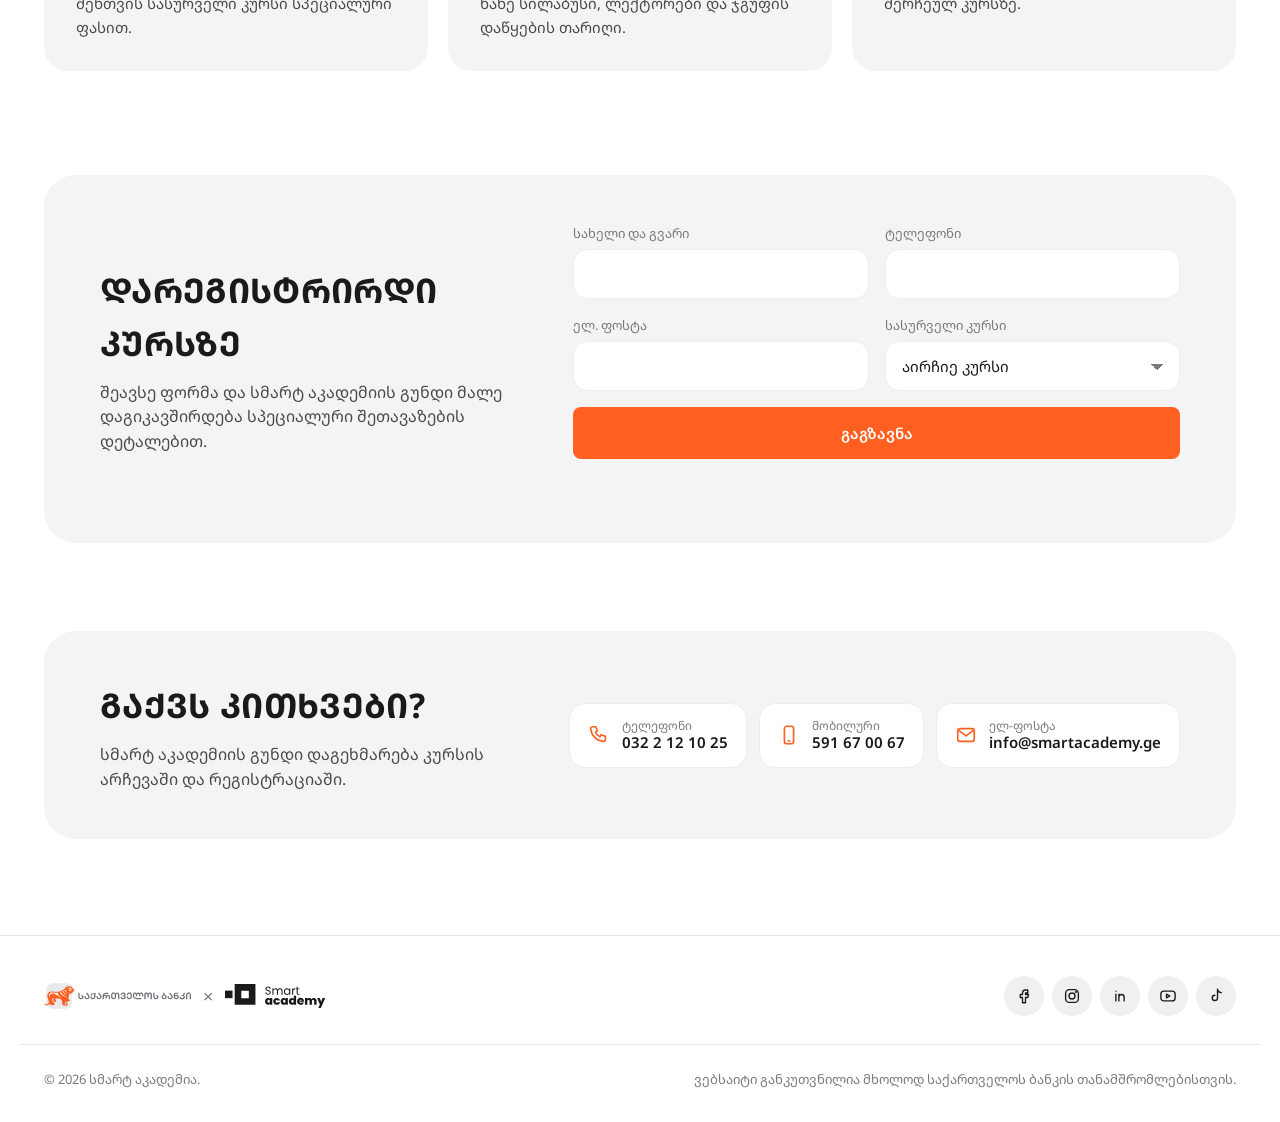
==== commit 9ef32334: "Move lead form between 'how' and 'contact' sections; update rule Co-Authored-By: Claude Opus 5.5 <no" ====
--- a/BGoffer/index.html
+++ b/BGoffer/index.html
@@ -157,25 +157,6 @@
       <noscript><p class="noscript">კურსების სანახავად ჩართე JavaScript ან ეწვიე <a href="https://smartacademy.ge">smartacademy.ge</a>-ს.</p></noscript>
     </div>
   </section>
-  <section class="section section--tight" id="apply">
-    <div class="container">
-      <div class="lead">
-        <div class="lead__intro">
-          <h2 class="lead__title caps">დარეგისტრირდი კურსზე</h2>
-          <p>შეავსე ფორმა და სმარტ აკადემიის გუნდი მალე დაგიკავშირდება სპეციალური შეთავაზების დეტალებით.</p>
-        </div>
-        <form class="lead__form" id="leadForm" novalidate>
-          <label class="field"><span>სახელი და გვარი</span><input type="text" name="name" autocomplete="name" required maxlength="120"></label>
-          <label class="field"><span>ტელეფონი</span><input type="tel" name="phone" autocomplete="tel" inputmode="tel" required maxlength="40"></label>
-          <label class="field"><span>ელ. ფოსტა</span><input type="email" name="email" autocomplete="email" required maxlength="160"></label>
-          <label class="field"><span>სასურველი კურსი</span><select name="course" id="leadCourse" required><option value="">აირჩიე კურსი</option></select></label>
-          <input type="text" name="website" class="lead__hp" tabindex="-1" autocomplete="off" aria-hidden="true">
-          <button class="btn btn--primary lead__submit" type="submit">გაგზავნა</button>
-          <p class="lead__msg" id="leadMsg" role="status" aria-live="polite"></p>
-        </form>
-      </div>
-    </div>
-  </section>
   <section class="section" id="how">
     <div class="container">
       <div class="section__head">
@@ -201,6 +182,25 @@
       </ol>
     </div>
   </section>
+  <section class="section section--tight" id="apply">
+    <div class="container">
+      <div class="lead">
+        <div class="lead__intro">
+          <h2 class="lead__title caps">დარეგისტრირდი კურსზე</h2>
+          <p>შეავსე ფორმა და სმარტ აკადემიის გუნდი მალე დაგიკავშირდება სპეციალური შეთავაზების დეტალებით.</p>
+        </div>
+        <form class="lead__form" id="leadForm" novalidate>
+          <label class="field"><span>სახელი და გვარი</span><input type="text" name="name" autocomplete="name" required maxlength="120"></label>
+          <label class="field"><span>ტელეფონი</span><input type="tel" name="phone" autocomplete="tel" inputmode="tel" required maxlength="40"></label>
+          <label class="field"><span>ელ. ფოსტა</span><input type="email" name="email" autocomplete="email" required maxlength="160"></label>
+          <label class="field"><span>სასურველი კურსი</span><select name="course" id="leadCourse" required><option value="">აირჩიე კურსი</option></select></label>
+          <input type="text" name="website" class="lead__hp" tabindex="-1" autocomplete="off" aria-hidden="true">
+          <button class="btn btn--primary lead__submit" type="submit">გაგზავნა</button>
+          <p class="lead__msg" id="leadMsg" role="status" aria-live="polite"></p>
+        </form>
+      </div>
+    </div>
+  </section>
   <section class="section section--tight" id="contact">
     <div class="container">
       <div class="contact">
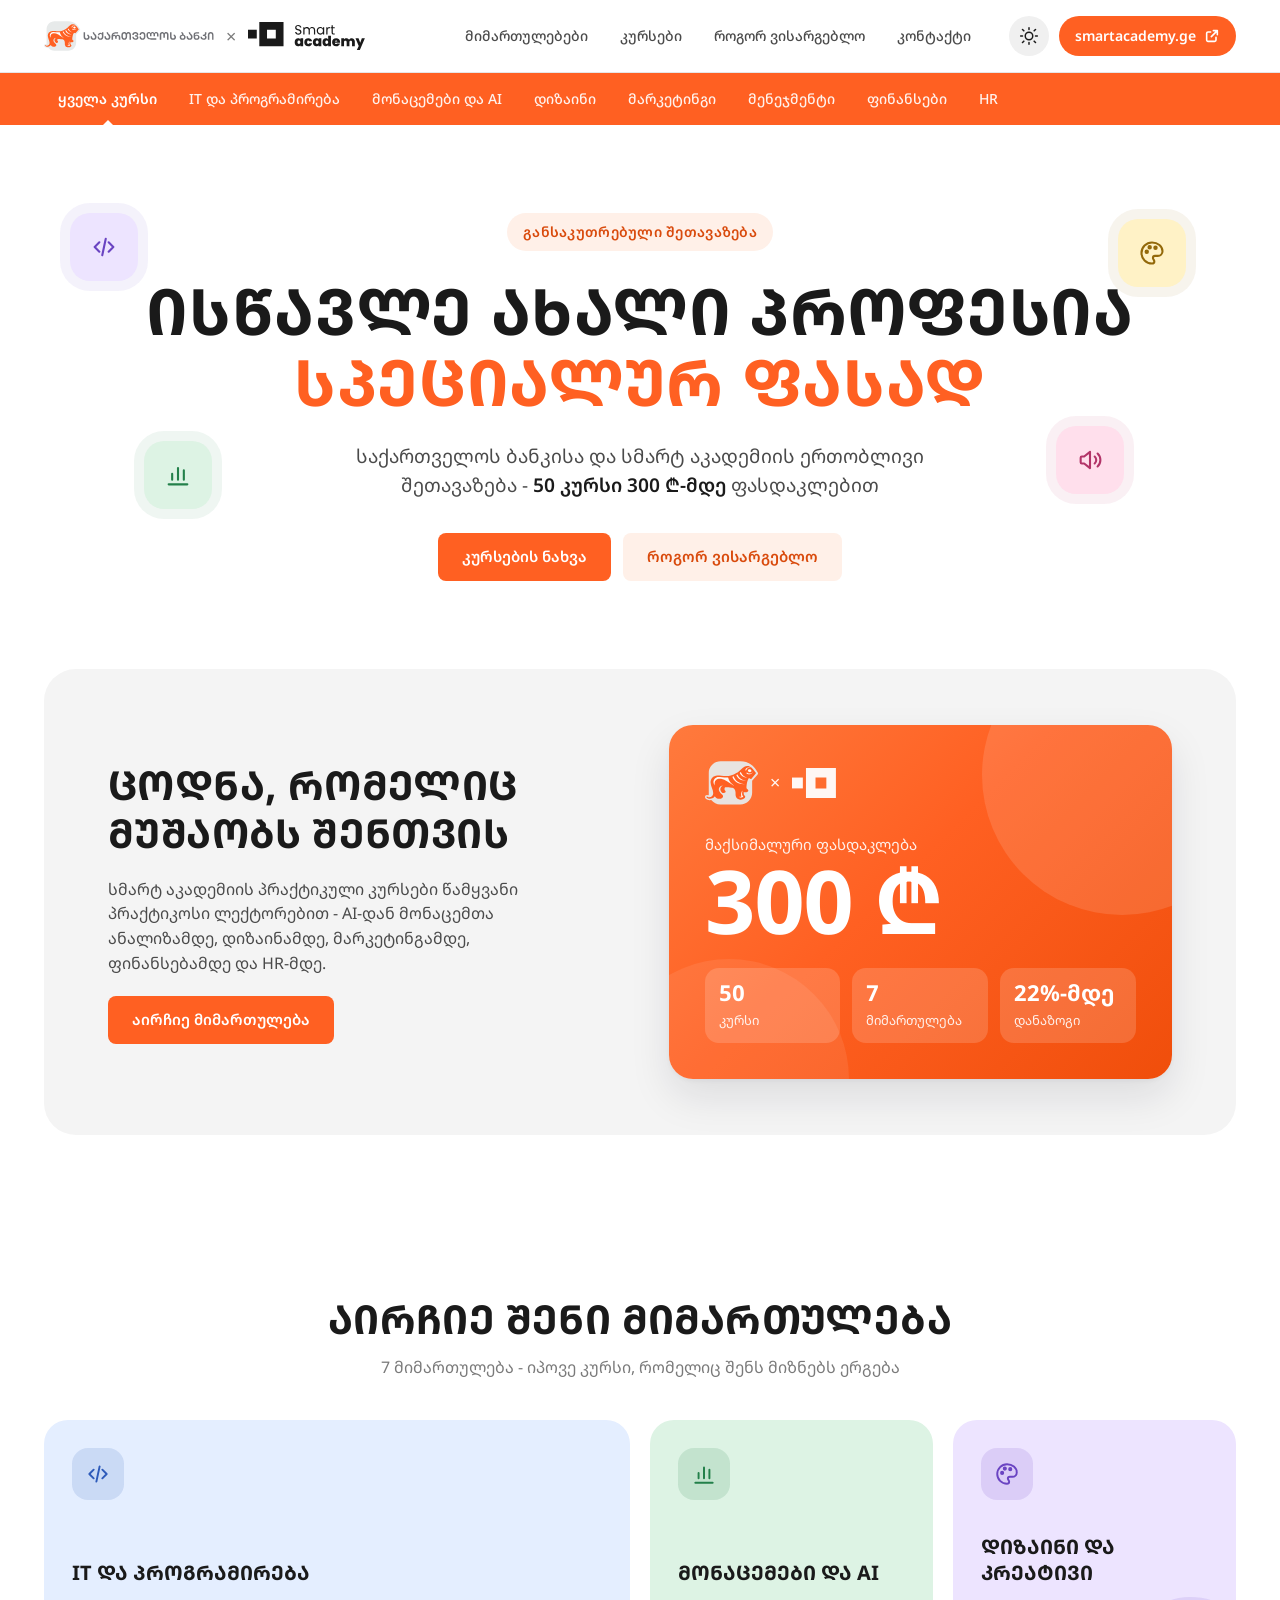
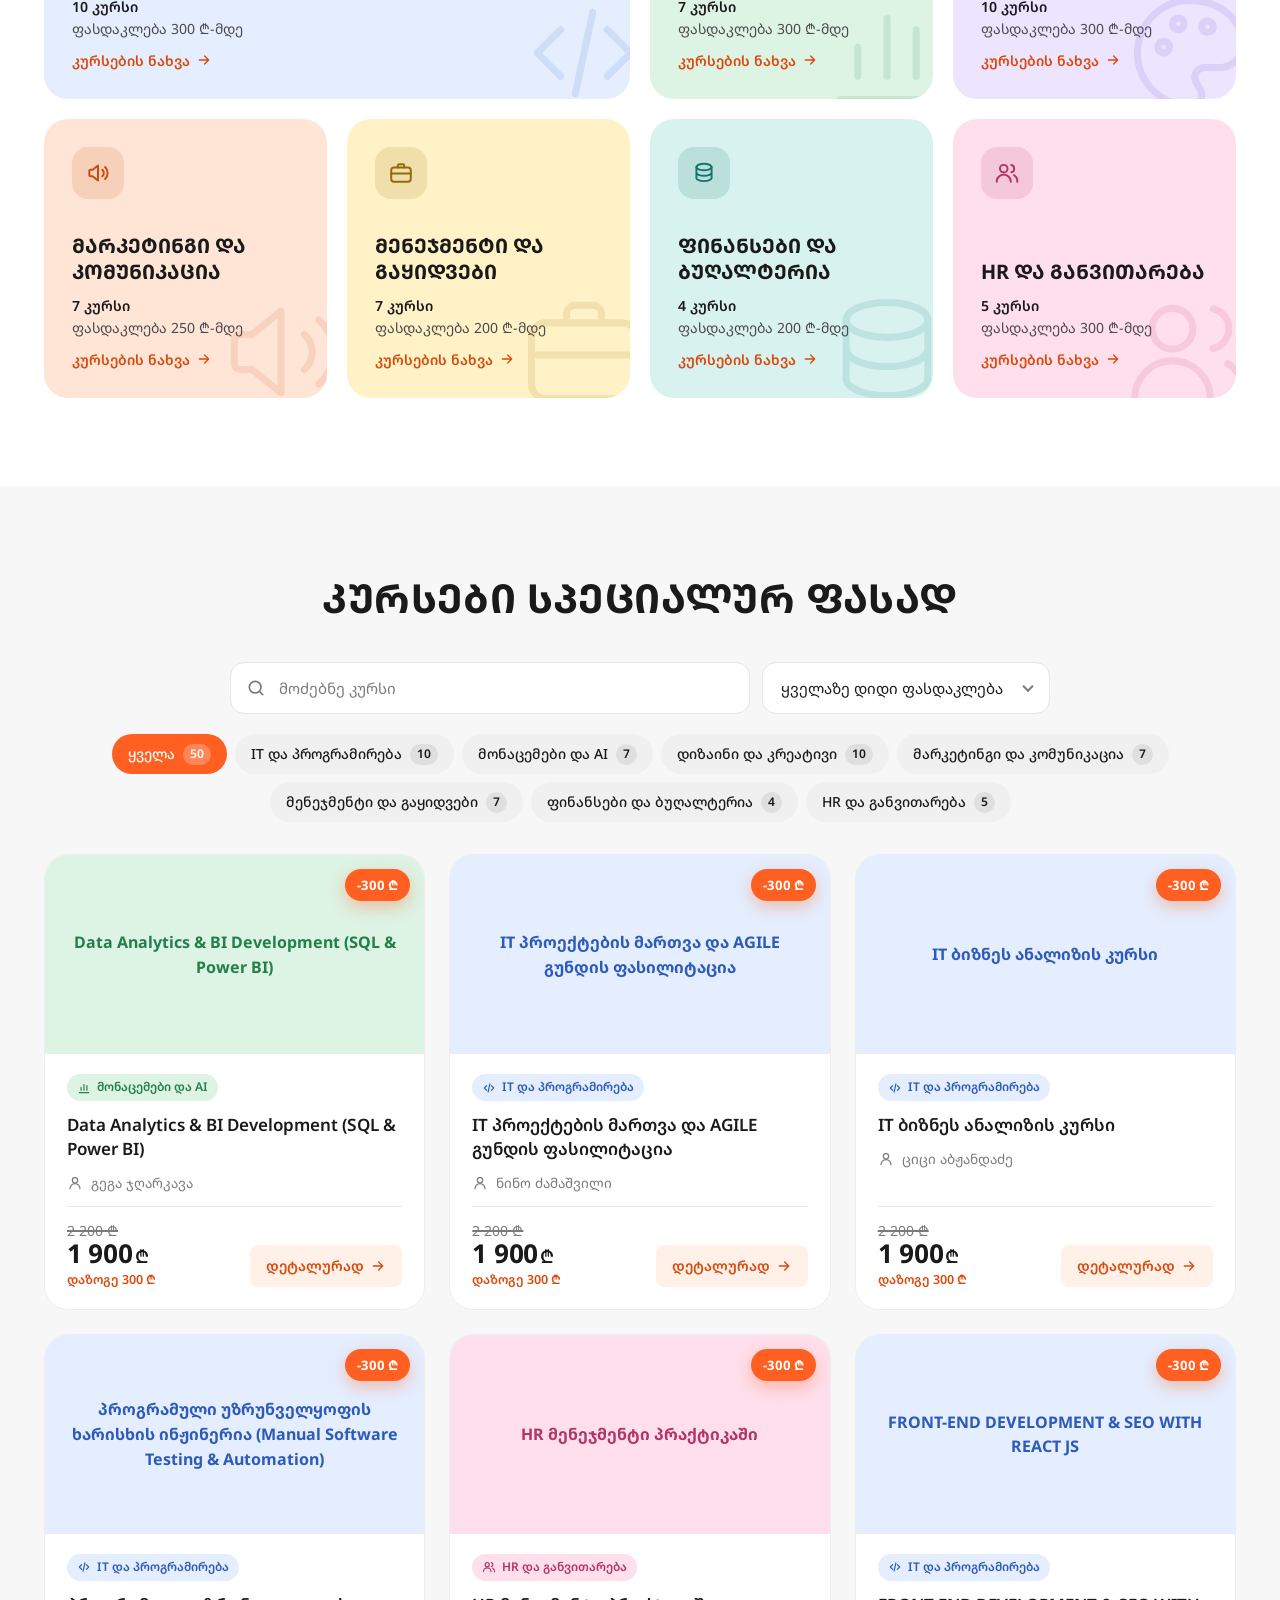
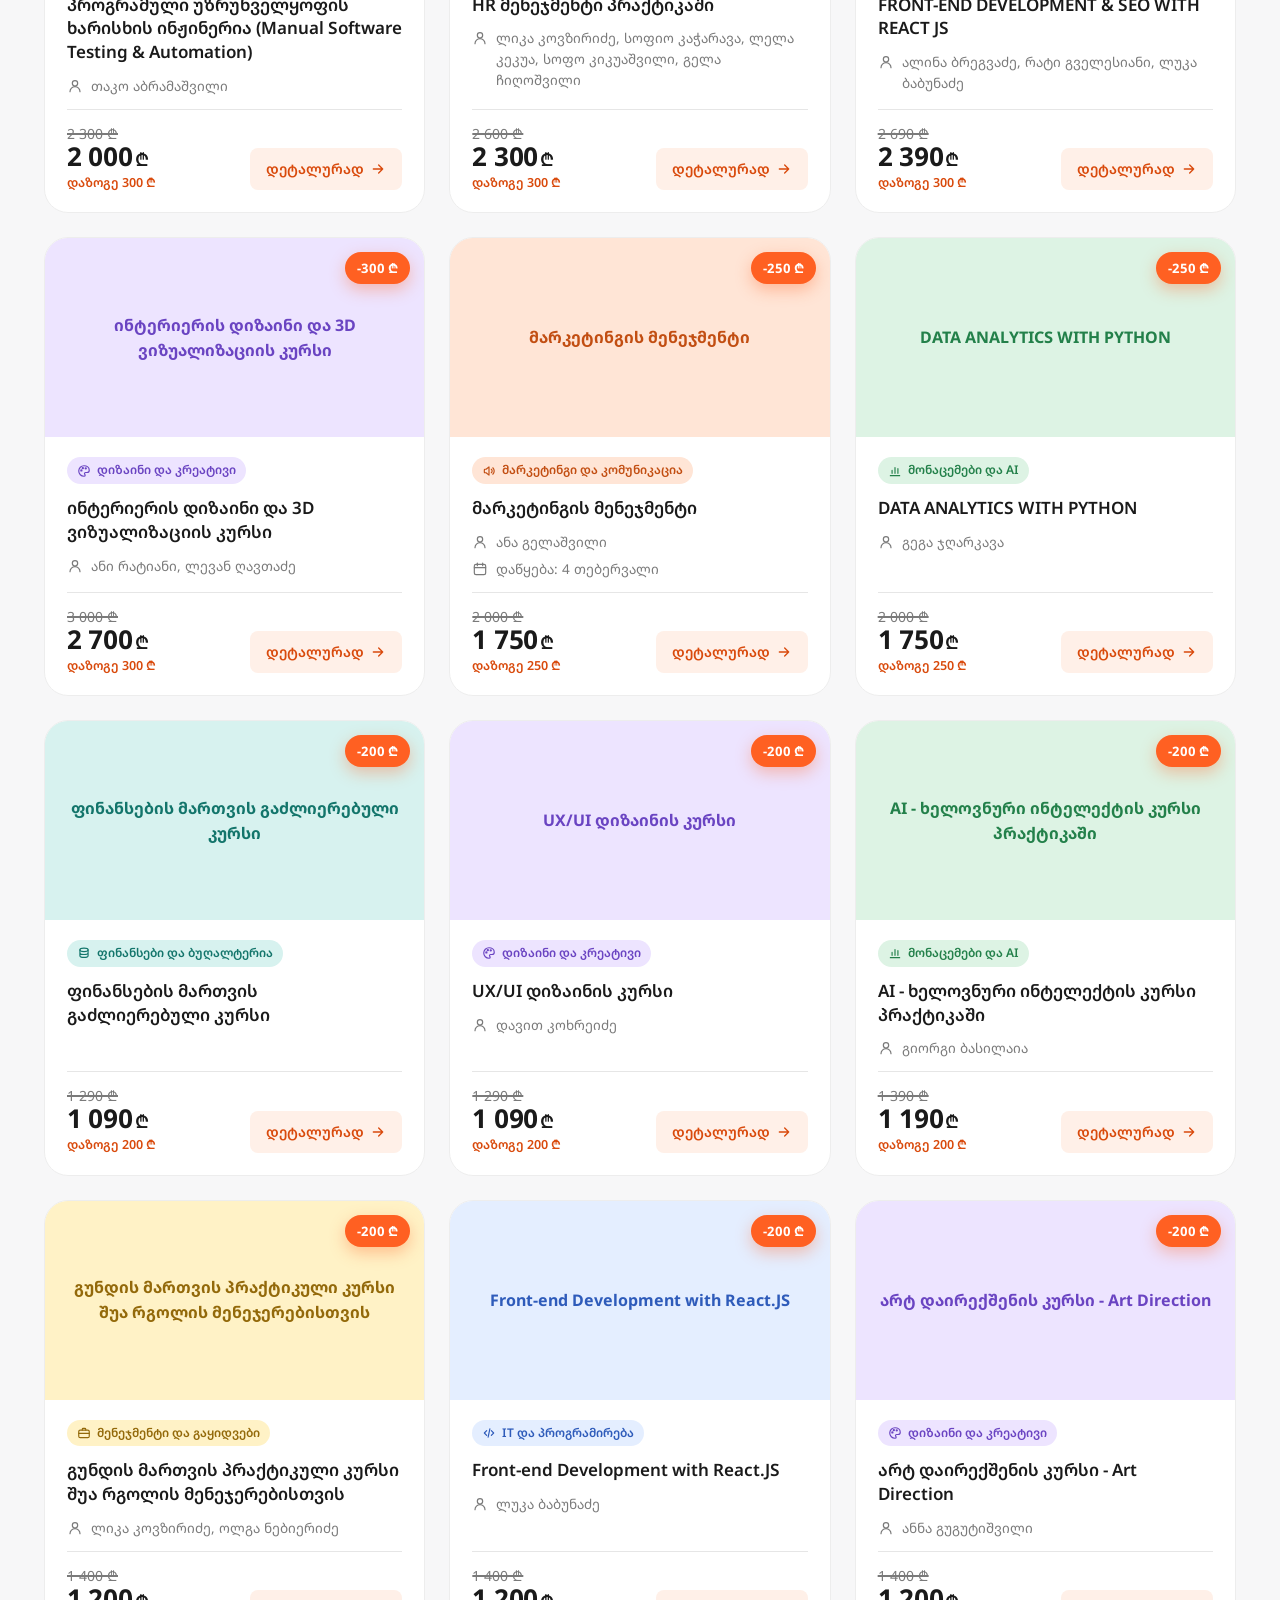
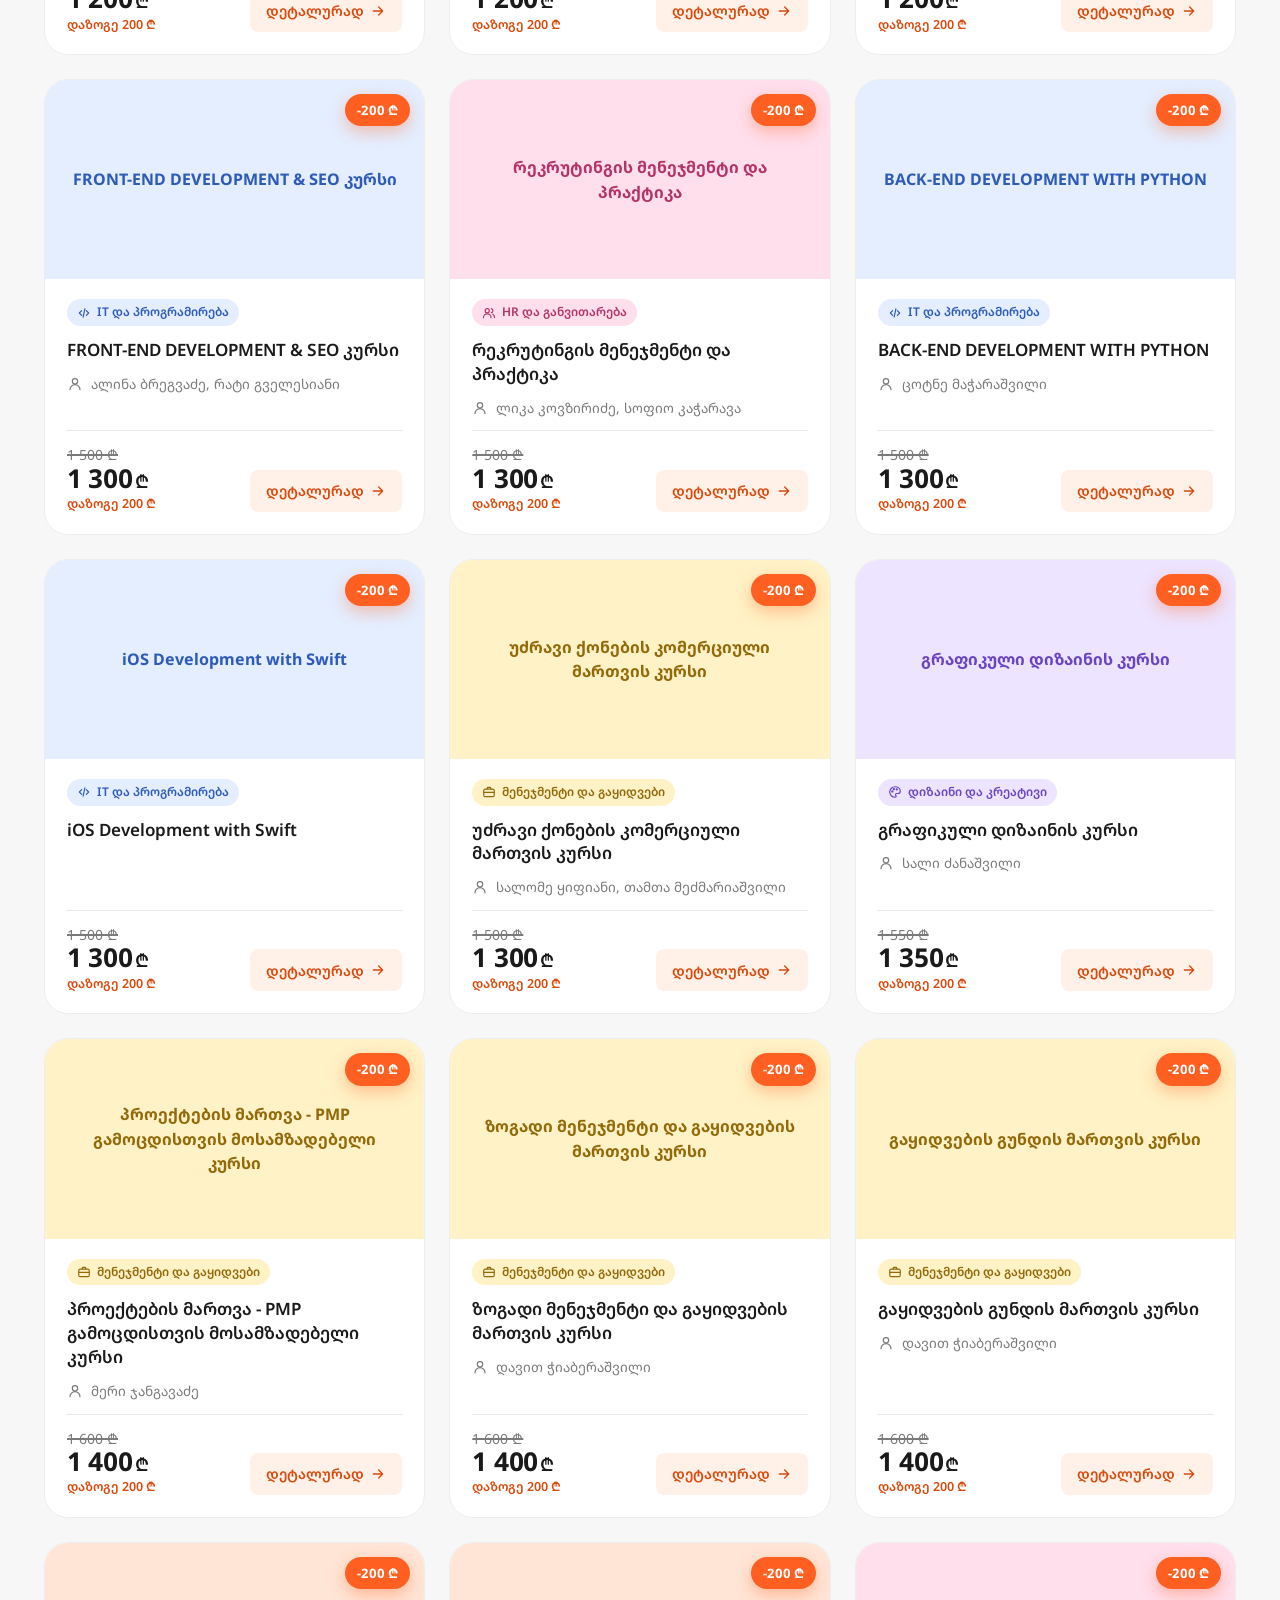
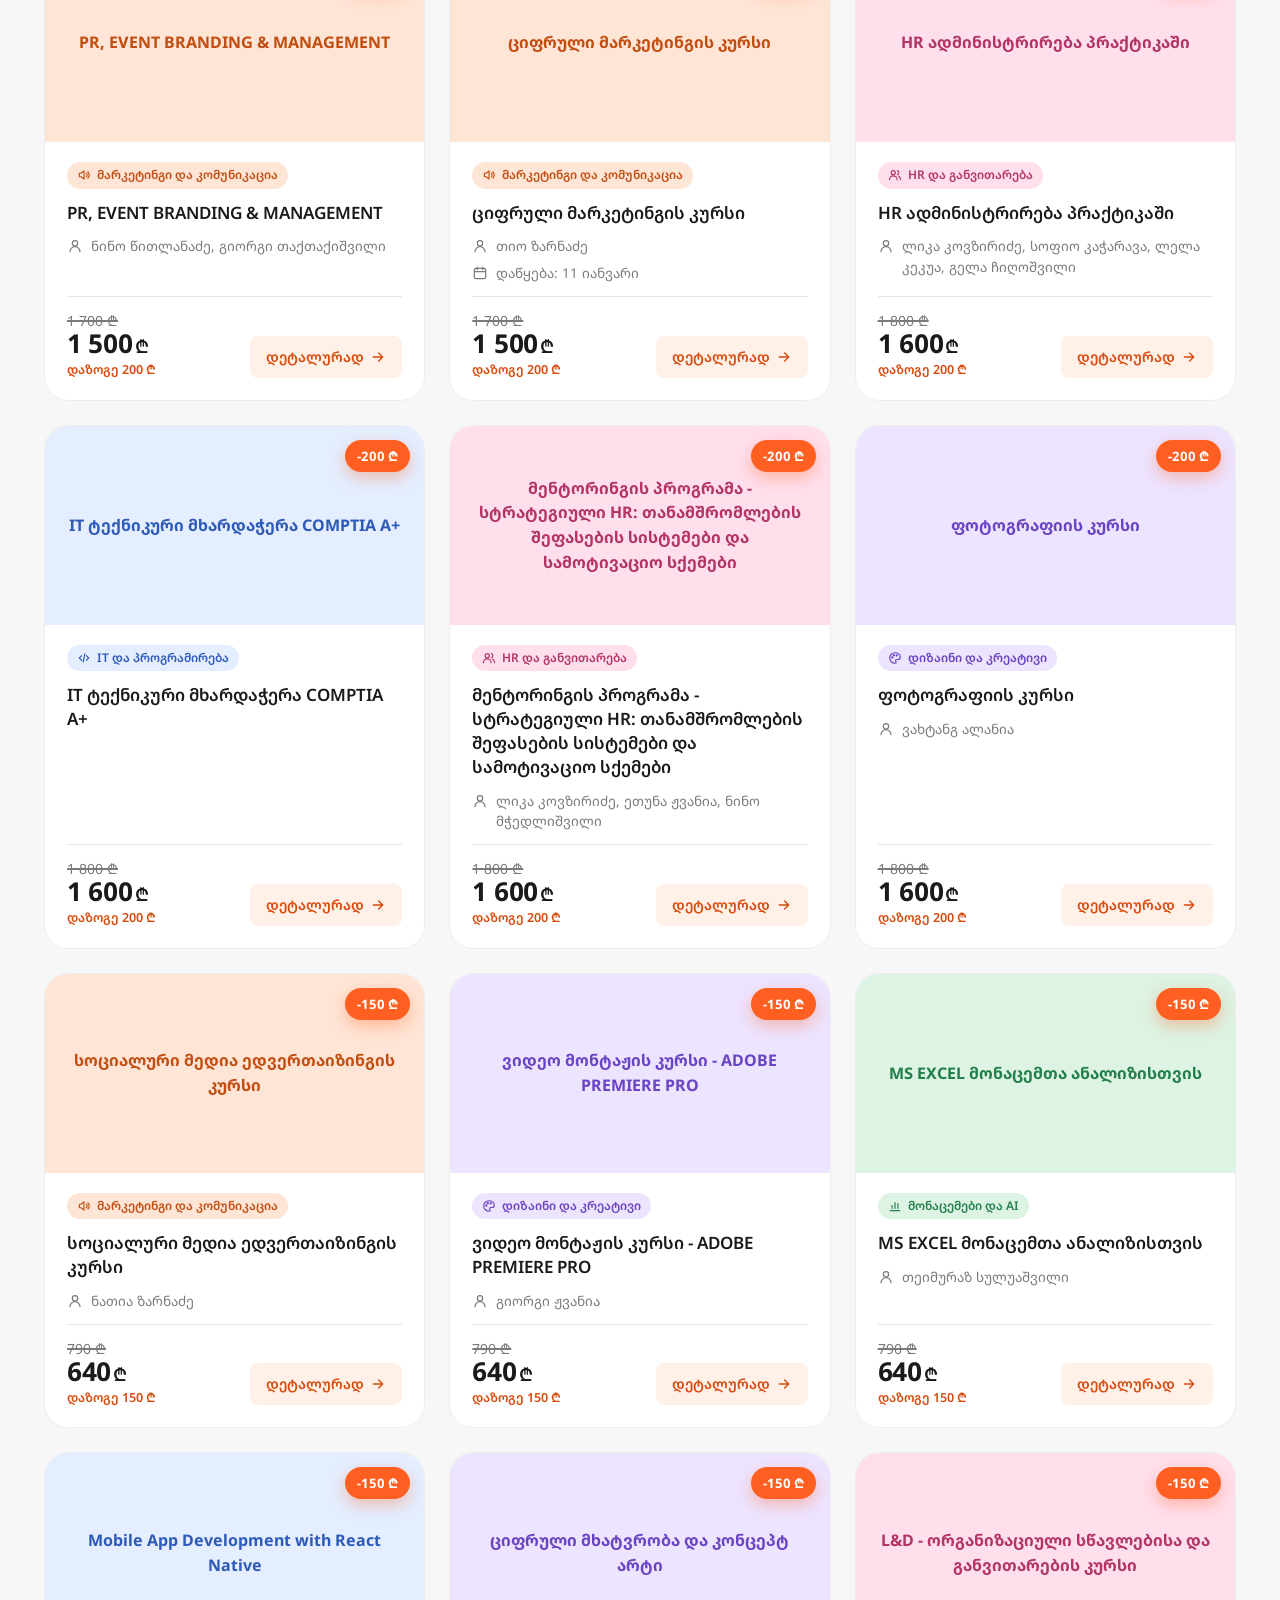
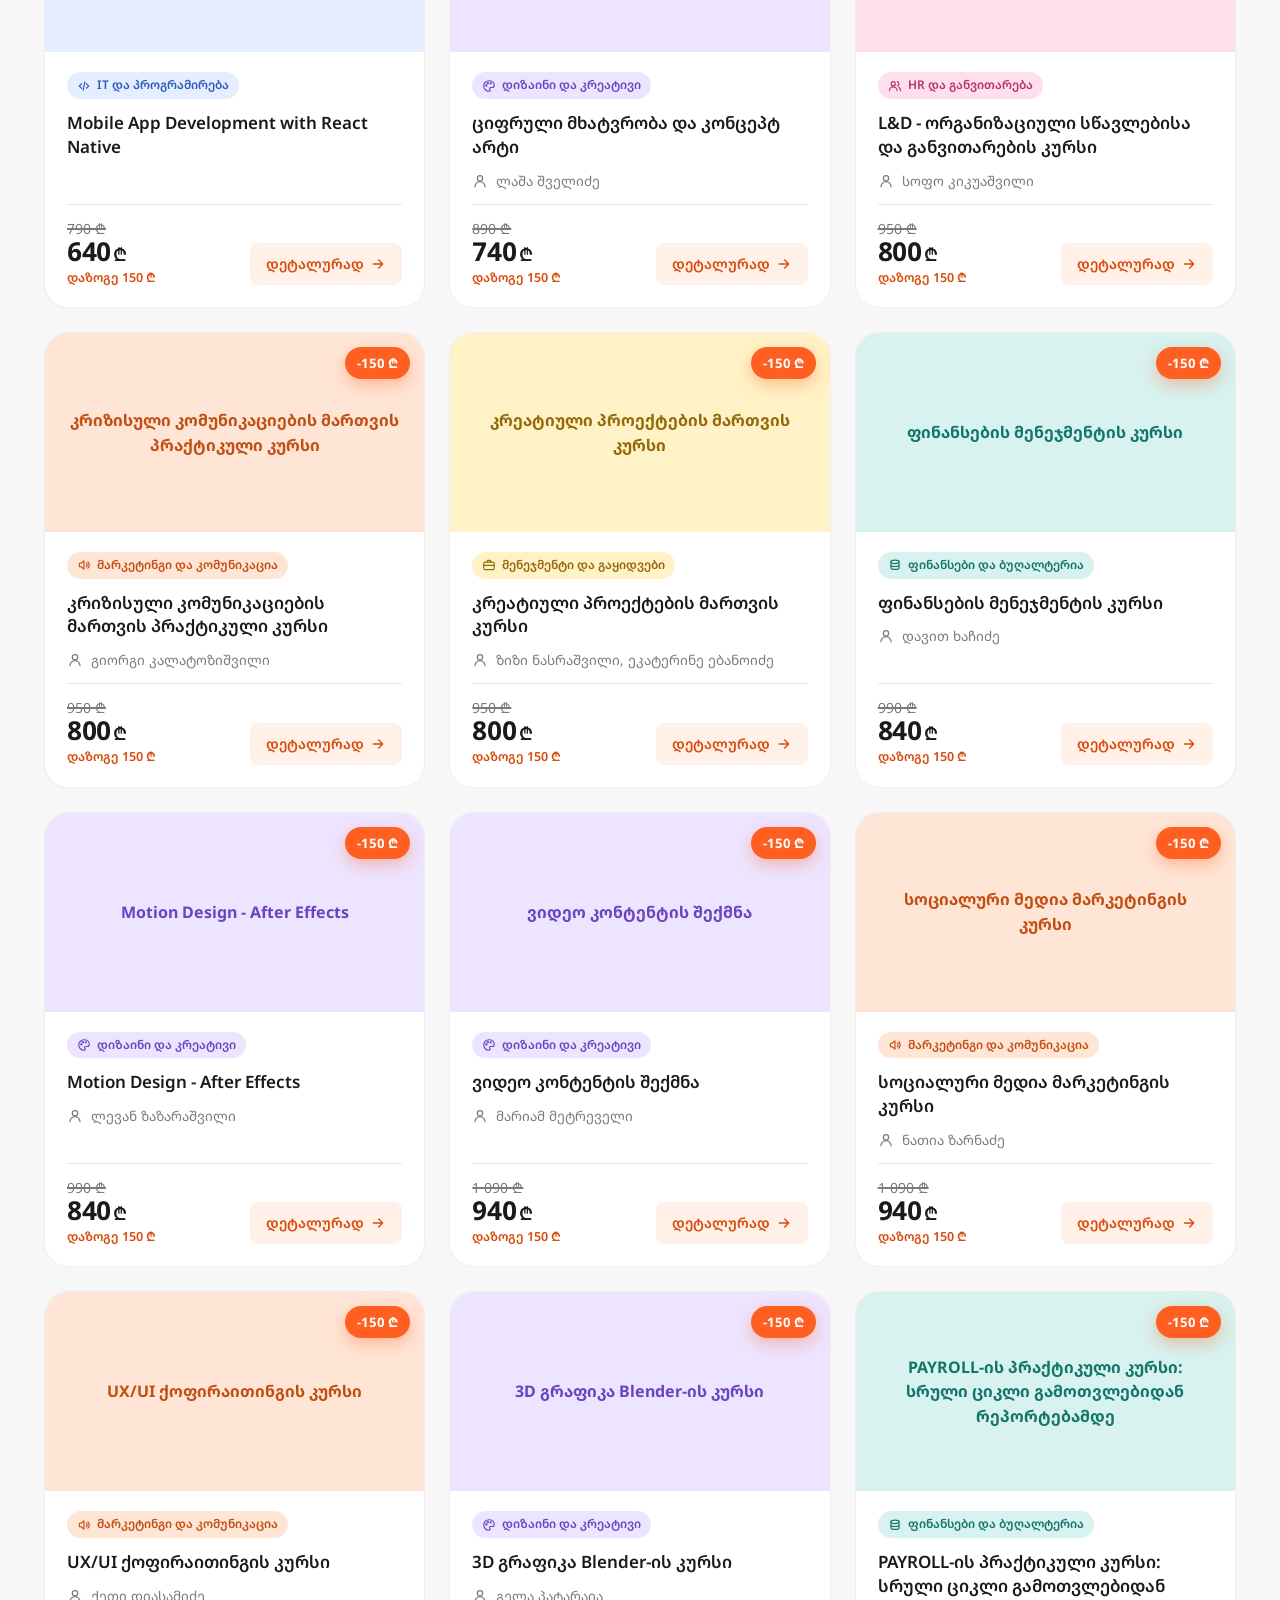
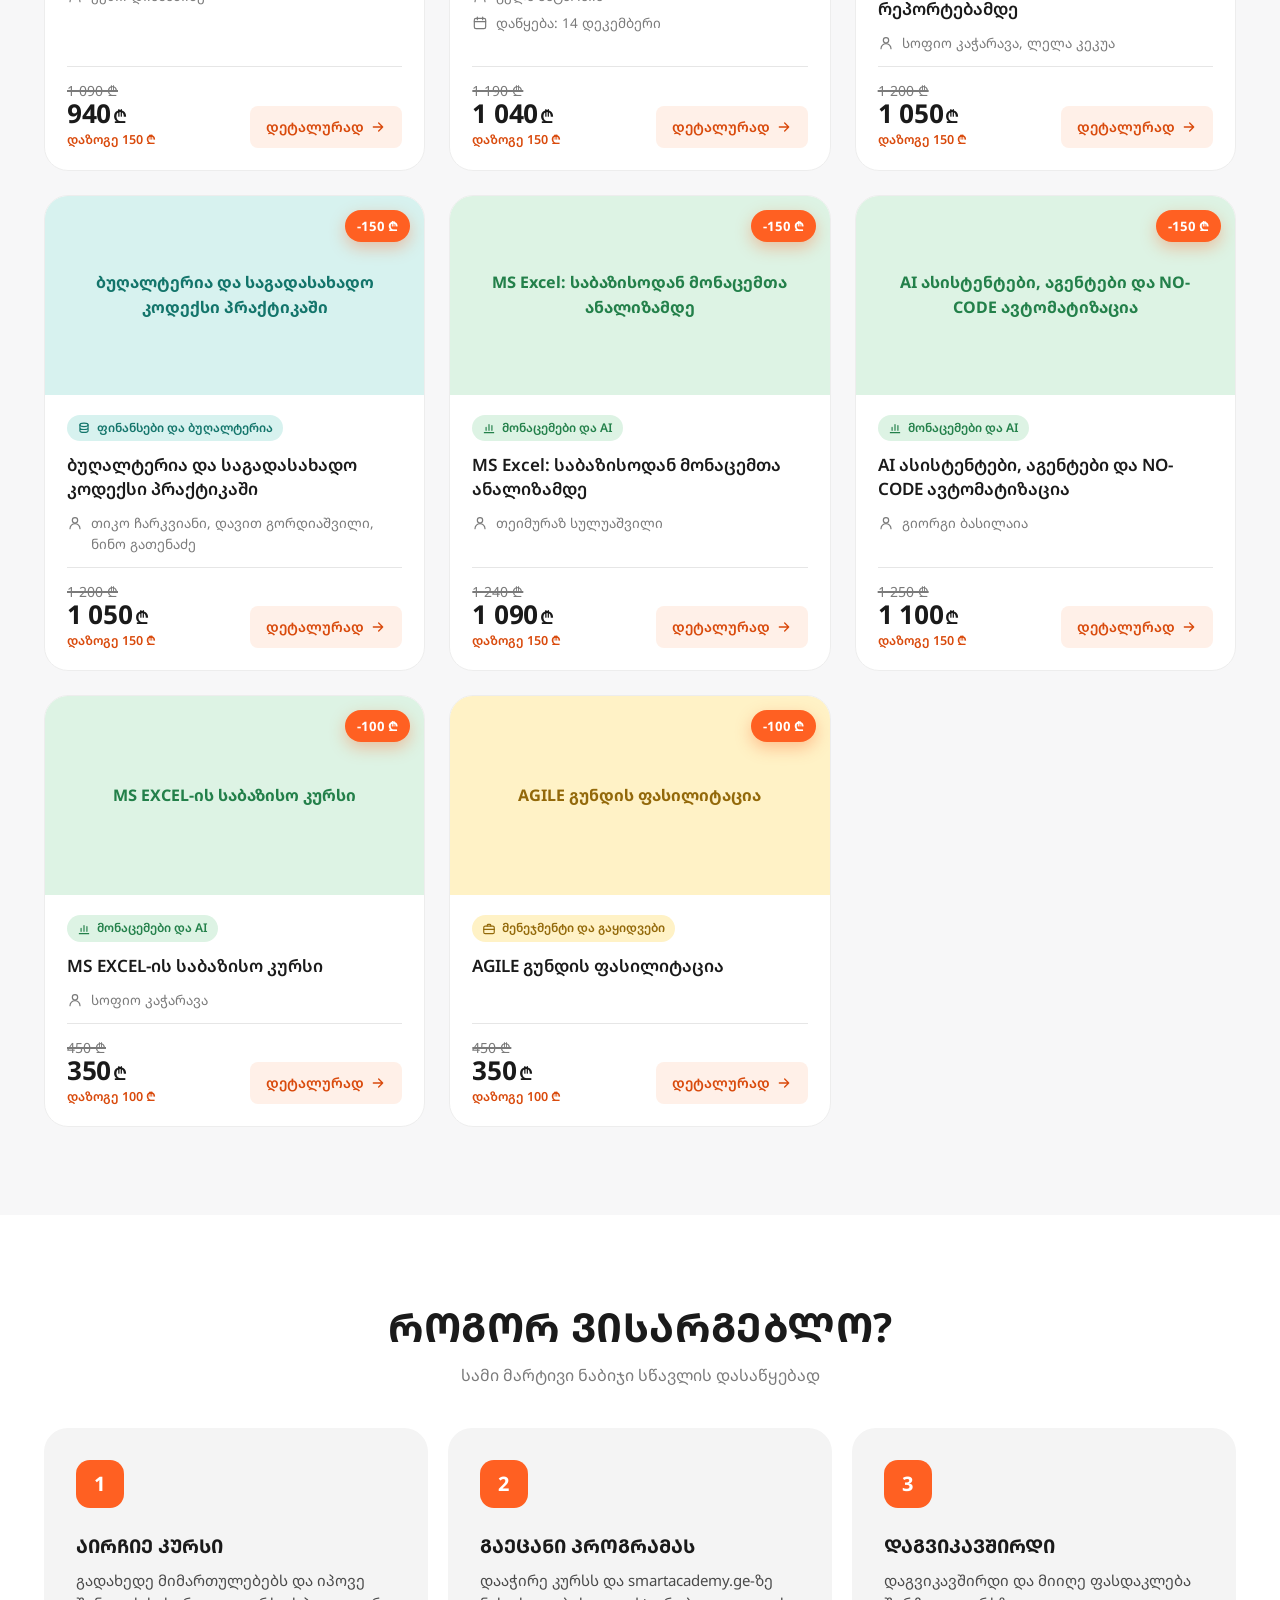
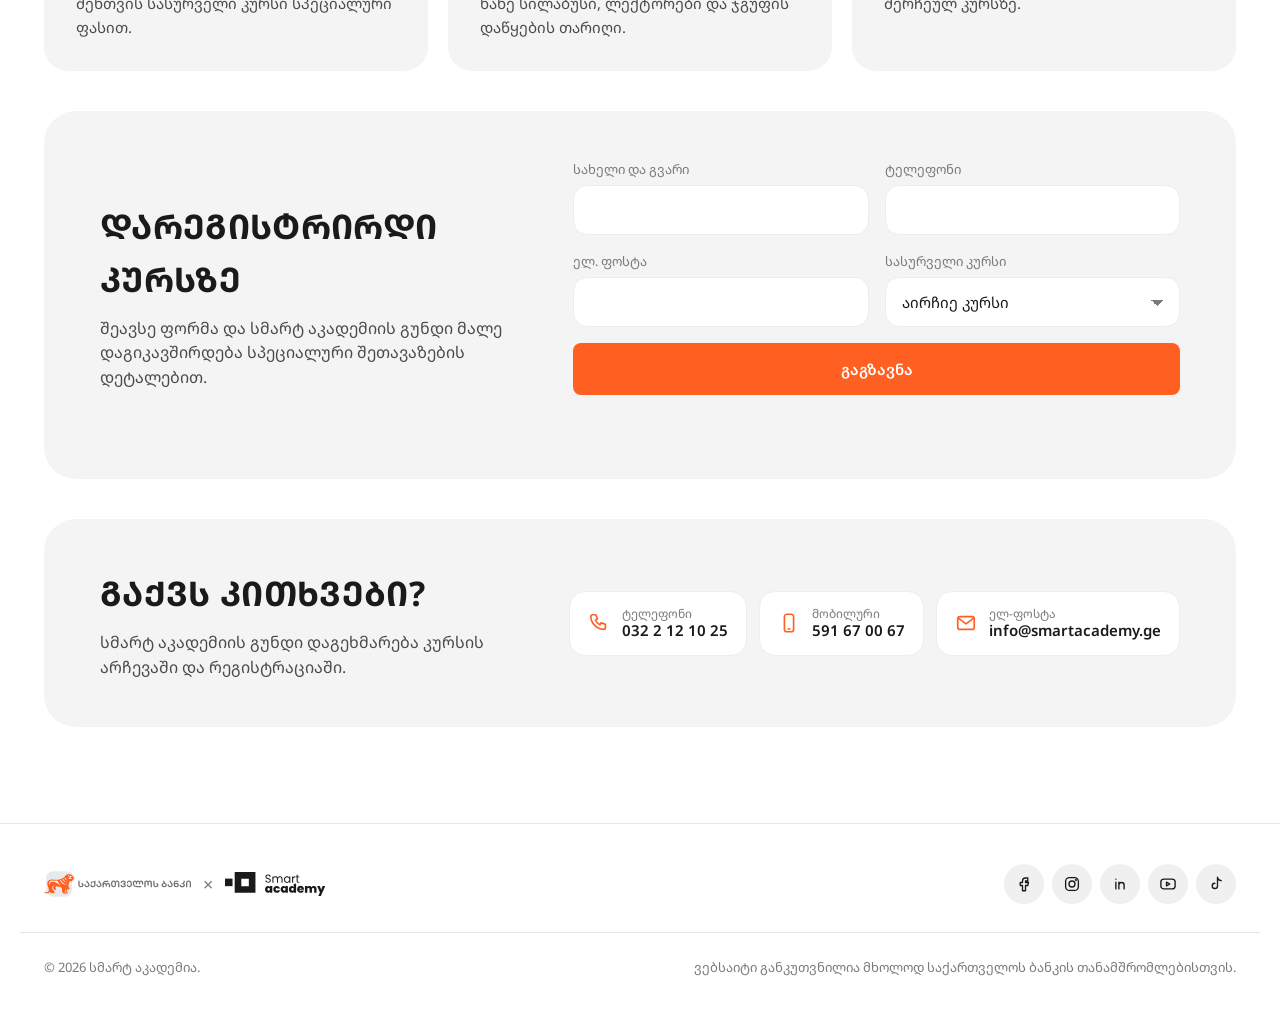
==== commit 4db55a48: "Lead form: 40px spacing above and below on both sites Co-Authored-By: Claude Opus 5.5 <noreply@anthr" ====
--- a/BGoffer/index.html
+++ b/BGoffer/index.html
@@ -16,7 +16,7 @@
 <link rel="preconnect" href="https://fonts.googleapis.com">
 <link rel="preconnect" href="https://fonts.gstatic.com" crossorigin>
 <link rel="stylesheet" href="https://fonts.googleapis.com/css2?family=Noto+Sans+Georgian:wght@400;500;600;700&display=swap">
-<link rel="stylesheet" href="assets/css/style.css?v=5">
+<link rel="stylesheet" href="assets/css/style.css?v=6">
 <script>
 (function () {
   try {
--- a/BGoffer/assets/css/style.css
+++ b/BGoffer/assets/css/style.css
@@ -384,3 +384,6 @@
 .lead__msg.is-err{color:#D92D20}
 @media (max-width:900px){.lead{grid-template-columns:1fr;padding:40px}}
 @media (max-width:560px){.lead{padding:24px;border-radius:var(--radius-lg)}.lead__form{grid-template-columns:1fr}}
+#how:has(+ #apply){padding-bottom:40px}
+#apply{padding:0}
+#apply + #contact{padding-top:40px}
